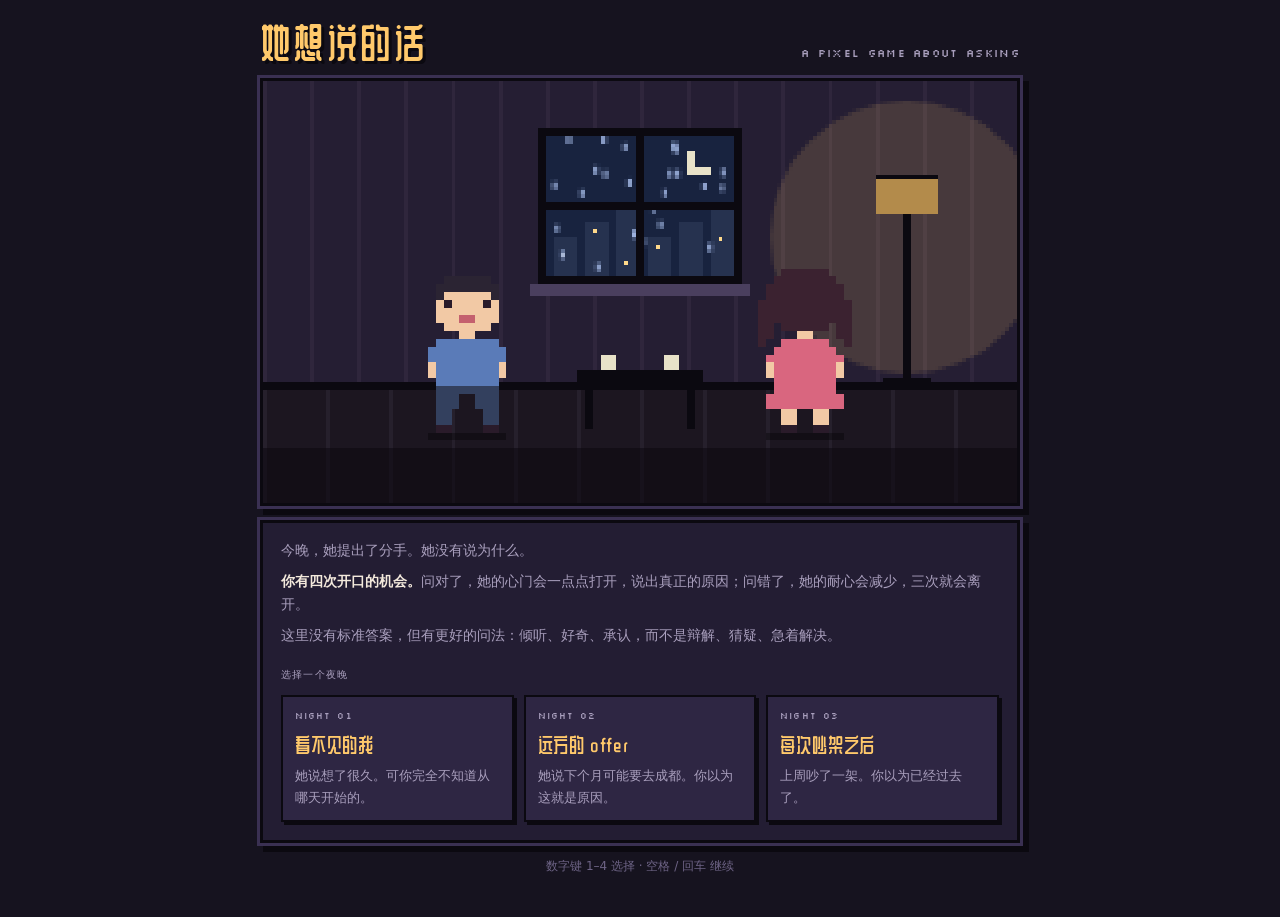
==== index.html @ ba592d14 "Add pixel dialogue game 她想说的话 Co-Authored-By: Claude Opus 5.5 <noreply@anthropic.com>" ====
<!doctype html>
<html lang="zh-CN">
<head>
<meta charset="utf-8">
<meta name="viewport" content="width=device-width, initial-scale=1, viewport-fit=cover">
<title>她想说的话</title>
<link rel="preconnect" href="https://fonts.googleapis.com">
<link rel="stylesheet" href="https://fonts.googleapis.com/css2?family=Silkscreen:wght@400;700&family=ZCOOL+QingKe+HuangYou&display=swap">
<style>
*,*::before,*::after{box-sizing:border-box}
body{margin:0}
:root{padding-top:env(safe-area-inset-top,0px);padding-bottom:env(safe-area-inset-bottom,0px)}
[hidden]{display:none!important}
/* Layout: one column "game cabinet" — pixel room on top, dialogue box below, like a handheld RPG at night. */
:root{
  --night:#16131f;      /* page ground */
  --panel:#231d33;      /* dialogue box */
  --ink:#f3e9dc;        /* text */
  --dim:#a99fbd;        /* secondary text */
  --lamp:#ffc96b;       /* warm accent: openness */
  --rose:#ff7a93;       /* heart / patience */
  --cold:#7aa7ff;       /* good-tag */
  --bad:#ff8a5c;        /* bad-tag */
  --edge:#0b0910;       /* pixel border */
  --f-pixel:"Silkscreen", ui-monospace, monospace;
  --f-title:"ZCOOL QingKe HuangYou", "PingFang SC", "Hiragino Sans GB", "Microsoft YaHei", sans-serif;
  --f-body:"PingFang SC","Hiragino Sans GB","Microsoft YaHei","Noto Sans SC",system-ui,sans-serif;
  color-scheme:dark;
}
html,body{background:var(--night);color:var(--ink)}
body{font-family:var(--f-body);font-size:15px;line-height:1.65;
  padding-left:max(16px,env(safe-area-inset-left,0px));padding-right:max(16px,env(safe-area-inset-right,0px));padding-block:20px 40px}
.wrap{max-width:760px;margin:0 auto;display:flex;flex-direction:column;gap:14px}
header{display:flex;align-items:baseline;justify-content:space-between;gap:12px;flex-wrap:wrap}
h1{font-family:var(--f-title);font-weight:400;font-size:clamp(28px,6vw,40px);letter-spacing:.06em;margin:0;line-height:1.1;color:var(--lamp);text-shadow:3px 3px 0 var(--edge)}
.sub{font-family:var(--f-pixel);font-size:11px;letter-spacing:.12em;color:var(--dim);text-transform:uppercase}

.px{border:3px solid var(--edge);box-shadow:0 0 0 3px #3a3052, 6px 6px 0 3px var(--edge)}
.stage{position:relative;width:100%;aspect-ratio:16/9;max-width:100%;background:#000}
canvas{display:block;width:100%;height:100%;image-rendering:pixelated;image-rendering:crisp-edges}
.hud{position:absolute;inset:8px 8px auto 8px;display:flex;justify-content:space-between;gap:8px;pointer-events:none;flex-wrap:wrap}
.chip{background:rgba(11,9,16,.78);border:2px solid var(--edge);padding:4px 8px;display:flex;align-items:center;gap:8px;font-family:var(--f-pixel);font-size:10px;letter-spacing:.08em}
.chip b{font-family:var(--f-body);font-size:12px;font-weight:600;letter-spacing:0}
.bar{display:flex;gap:2px}
.bar i{width:7px;height:10px;background:#3a3052;display:block}
.bar i.on{background:var(--lamp)}
.hearts{display:flex;gap:3px;font-size:13px;line-height:1}
.hearts span{color:var(--rose)}
.hearts span.off{color:#4a3f5e}

.clues{display:grid;grid-template-columns:repeat(3,1fr);gap:8px}
.clue{background:var(--panel);border:2px dashed #4a3f5e;padding:6px 10px;font-size:13px;color:var(--dim);min-width:0;display:flex;gap:8px;align-items:center}
.clue small{font-family:var(--f-pixel);font-size:9px;color:#6d6385;flex:none}
.clue.on{border-style:solid;border-color:var(--lamp);color:var(--ink)}
.clue.on small{color:var(--lamp)}
.clue.flash{animation:flash .9s steps(3) 2}
@keyframes flash{50%{background:#4a3b22}}

.box{background:var(--panel);padding:16px 18px 18px;min-height:220px;display:flex;flex-direction:column;gap:12px}
.speaker{font-family:var(--f-title);font-size:18px;color:var(--lamp);letter-spacing:.08em;display:flex;align-items:center;gap:10px}
.speaker.me{color:var(--cold)}
.speaker em{font-style:normal;font-family:var(--f-pixel);font-size:9px;color:var(--dim);letter-spacing:.12em}
.line{font-size:17px;line-height:1.75;min-height:3.5em;text-wrap:pretty}
.line .cursor{display:inline-block;width:.5em;height:1em;background:var(--ink);vertical-align:-2px;margin-left:2px;animation:blink 1s steps(2) infinite}
@keyframes blink{50%{opacity:0}}
.opts{display:grid;gap:8px}
button{font:inherit;color:inherit;cursor:pointer}
.opt{text-align:left;background:#2e2643;border:2px solid var(--edge);box-shadow:3px 3px 0 var(--edge);padding:10px 12px;display:flex;gap:10px;align-items:flex-start;font-size:15px;line-height:1.55;transition:transform .05s}
.opt:hover,.opt:focus-visible{background:#3b3157;outline:none;border-color:var(--lamp)}
.opt:active{transform:translate(2px,2px);box-shadow:1px 1px 0 var(--edge)}
.opt kbd{font-family:var(--f-pixel);font-size:10px;background:var(--edge);color:var(--lamp);padding:2px 6px;flex:none;margin-top:2px}
.opt span{min-width:0}
.note{border-left:4px solid var(--cold);background:#1b1628;padding:10px 12px;display:flex;flex-direction:column;gap:4px}
.note.bad{border-color:var(--bad)}
.note.mid{border-color:var(--lamp)}
.note .tag{font-family:var(--f-pixel);font-size:10px;letter-spacing:.1em;display:flex;gap:10px;flex-wrap:wrap;align-items:center}
.note .tag b{font-family:var(--f-body);font-size:13px;letter-spacing:0}
.note p{margin:0;font-size:14px;color:var(--dim)}
.row{display:flex;gap:10px;flex-wrap:wrap;justify-content:flex-end}
.go{background:var(--lamp);color:var(--edge);border:2px solid var(--edge);box-shadow:3px 3px 0 var(--edge);padding:8px 16px;font-weight:700;font-size:14px}
.go.ghost{background:transparent;color:var(--ink)}
.go:focus-visible{outline:2px solid var(--ink);outline-offset:2px}
.go:active{transform:translate(2px,2px);box-shadow:1px 1px 0 var(--edge)}

.intro p{margin:0 0 8px;color:var(--dim);font-size:14px}
.intro p strong{color:var(--ink);font-weight:600}
.chapters{display:grid;grid-template-columns:repeat(3,1fr);gap:10px}
.chap{text-align:left;background:#2e2643;border:2px solid var(--edge);box-shadow:3px 3px 0 var(--edge);padding:12px;display:flex;flex-direction:column;gap:4px;min-width:0}
.chap:hover,.chap:focus-visible{border-color:var(--lamp);outline:none;background:#3b3157}
.chap small{font-family:var(--f-pixel);font-size:9px;color:var(--dim);letter-spacing:.12em}
.chap strong{font-family:var(--f-title);font-weight:400;font-size:20px;color:var(--lamp);letter-spacing:.04em}
.chap span{font-size:13px;color:var(--dim)}
.chap .done{font-family:var(--f-pixel);font-size:9px;color:var(--cold)}

.end h2{font-family:var(--f-title);font-weight:400;font-size:28px;margin:0;color:var(--lamp);letter-spacing:.06em}
.end .quote{font-size:16px;margin:0;border-left:4px solid var(--lamp);padding-left:12px}
.recap{list-style:none;margin:0;padding:0;display:grid;gap:6px}
.recap li{display:grid;grid-template-columns:auto 1fr;gap:10px;font-size:13px;align-items:start}
.recap li i{font-style:normal;font-family:var(--f-pixel);font-size:9px;padding:2px 6px;border:2px solid var(--edge);white-space:nowrap}
.recap li i.g{background:var(--cold);color:var(--edge)}
.recap li i.m{background:var(--lamp);color:var(--edge)}
.recap li i.b{background:var(--bad);color:var(--edge)}
.recap li span{color:var(--dim);min-width:0}
.tip{background:#1b1628;padding:12px;border:2px solid #4a3f5e}
.tip small{font-family:var(--f-pixel);font-size:9px;color:var(--lamp);letter-spacing:.12em}
.tip p{margin:4px 0 0}
.label{font-family:var(--f-pixel);font-size:10px;letter-spacing:.12em;color:var(--dim)}
footer{font-size:12px;color:#6d6385;text-align:center}
@media (max-width:560px){
  .chapters,.clues{grid-template-columns:1fr}
  .line{font-size:16px}
  .hud .chip{font-size:9px;padding:3px 6px}
}
@media (prefers-reduced-motion:reduce){*{animation:none!important;transition:none!important}}
</style>
</head>
<body>

<div class="wrap">
  <header>
    <h1>她想说的话</h1>
    <span class="sub">a pixel game about asking</span>
  </header>

  <div class="stage px">
    <canvas id="cv" width="192" height="108" aria-label="夜晚的房间，你和她站在两端"></canvas>
    <div class="hud" id="hud" hidden>
      <div class="chip">心门 <span class="bar" id="bar"></span></div>
      <div class="chip">耐心 <span class="hearts" id="hearts"></span></div>
      <div class="chip">ROUND <b id="rnd">1/4</b></div>
    </div>
  </div>

  <div class="clues" id="clues" hidden></div>

  <section class="box px" id="box" aria-live="polite"></section>

  <footer>数字键 1–4 选择 · 空格 / 回车 继续</footer>
</div>

<script>
// ---------- content ----------
// d: 心门变化  h: 耐心变化  k: g 好 / m 一般 / b 不好
const STORIES = [
{
  id:'a', name:'看不见的我', blurb:'她说想了很久。可你完全不知道从哪天开始的。',
  intro:'我们分手吧。我想了很久了。',
  clues:['她最近很少跟你分享生活了','上个月她升职那天，你没抬头','她觉得自己在你这里是透明的'],
  rounds:[
    {opts:[
      {t:'你想了很久……这段时间你一个人扛着这些，一定很难受吧？',r:'……嗯。挺难受的。',d:15,h:0,k:'g',tag:'共情',n:'先接住她的情绪，再谈原因。她需要先感觉到"被看见"。'},
      {t:'为什么？我做错什么了？你直接说。',r:'你看，又要我给你列清单。',d:-5,h:0,k:'m',tag:'急着追问',n:'"直接说"把压力全推给对方，听起来更像审问，不像关心。'},
      {t:'是不是有别人了？',r:'……你到现在都觉得问题在我这里。',d:-15,h:-1,k:'b',tag:'猜疑',n:'第一反应是怀疑对方，等于告诉她：你的痛苦不重要，我只关心我有没有被背叛。'},
      {t:'好好的怎么突然这样，别闹了，明天还要上班呢。',r:'我没有在闹。',d:-10,h:-1,k:'b',tag:'轻视',n:'"别闹了"否定了她认真思考过的决定。'}
    ]},
    {her:'我不知道从哪里说起。说了你可能也不懂。',opts:[
      {t:'没关系，从哪里开始都行。我不打断你，就听着。',r:'……那我试试。',d:15,h:0,k:'g',tag:'倾听',n:'给对方安全感：你不会打断、不会反驳。很多话只在这种时候才说得出口。'},
      {t:'你不说我怎么懂？',r:'我说过的。很多次。',d:-10,h:-1,k:'b',tag:'指责',n:'这句话把"不懂"的责任推回给了她。'},
      {t:'那你想好了再说。我先去打会儿游戏，冷静一下。',r:'……好。你去吧。',d:-15,h:-1,k:'b',tag:'回避',n:'在她最需要你在场的时候离开，恰好重演了问题本身。'},
      {t:'是不是因为我最近太忙了？',r:'忙……也不全是。',d:5,h:0,k:'m',tag:'封闭式猜测',n:'有在反思是好的。但"是不是"只能换来是或否，开放式提问会让她说得更多。'}
    ]},
    {her:'上个月我升职了。你记得那天你说了什么吗？',opts:[
      {t:'……我不太记得了。你愿意告诉我吗？我想知道那天你的感受。',r:'你在打游戏，头都没抬，说了句"嗯，不错"。我买的蛋糕放冰箱里，第二天扔了。',d:15,h:0,k:'g',tag:'诚实 + 好奇',n:'承认自己不记得，比编一个答案更诚实。接着去问"感受"，而不是问"事实"。'},
      {t:'我当然记得，我说恭喜你啊！',r:'你说的是"嗯，不错"。眼睛都没离开屏幕。',d:-10,h:-1,k:'b',tag:'找补',n:'急着证明自己没错，会让她觉得你在乎的是"不被指责"，不是她。'},
      {t:'这都一个月前的事了，你怎么还记着。',r:'对你来说是一件小事。',d:-15,h:-1,k:'b',tag:'轻视',n:'她记得，说明它对她很重要。说"还记着"等于说她小题大做。'},
      {t:'那天……我是不是让你很失望？',r:'失望……算是吧。那天我买了蛋糕，你在打游戏。',d:12,h:0,k:'g',tag:'承认',n:'主动承认可能伤害了她，能让她放下一部分防备。'}
    ]},
    {her:'不只是那一次。现在跟你说话，我经常觉得像在对着空气。',opts:[
      {t:'像对着空气……那一定很孤单。你从什么时候开始这样觉得的？',r:'大概半年前吧。后来我就不怎么跟你分享了，反正你也不会抬头。',d:15,h:0,k:'g',tag:'复述 + 好奇',n:'复述她的原话，说明你真的听进去了；再问"从什么时候"，邀请她讲下去。'},
      {t:'我工作压力也很大啊，回家就想放松一下。',r:'嗯。你的累总是比我的重要。',d:-10,h:-1,k:'b',tag:'自我中心',n:'你的压力是真的，但现在把它拿出来，就成了比较谁更委屈。'},
      {t:'那我以后少玩点游戏就是了。',r:'这不是游戏的问题。',d:3,h:0,k:'m',tag:'急着解决',n:'马上给方案，跳过了她的感受。她会觉得自己被"打包处理"了。'},
      {t:'你也可以直接叫我啊，你不说我怎么知道。',r:'我叫过。你说"等这把打完"。',d:-10,h:-1,k:'b',tag:'推卸',n:'把"没注意到"变成"她没说清楚"，她只会更累。'}
    ]}
  ],
  reveal:'我不是要你多浪漫。我只是希望我开心或者难过的时候，你会抬头看我一眼。这半年，我觉得自己在你这里是透明的。我不想一直透明下去。',
  partial:'……我只是觉得，我们之间好像没什么话了。今天就先这样吧。',
  closed:'算了。我没力气解释了。',
  finals:[
    {t:'谢谢你告诉我。这半年是我没看见你，让你一个人孤单。以后你说话的时候，我会放下手机看着你。这周六，能让我补上那个蛋糕吗？我想听你讲讲升职以后的事。',r:'……那你要认真听哦。我有好多话攒着没说。',k:'g',end:'good'},
    {t:'我保证以后全都改，再给我一次机会好不好？',r:'"保证"我听过。你做给我看吧。',k:'m',end:'mid'},
    {t:'可你也没告诉我你这么难受啊。',r:'你看，又是这样。',k:'b',end:'bad'}
  ],
  tip:'下次见面，放下手机，看着对方问一句："今天过得怎么样？我想听。"'
},
{
  id:'b', name:'远方的 offer', blurb:'她说下个月可能要去成都。你以为这就是原因。',
  intro:'我们分手吧。下个月我可能要去成都了。',
  clues:['她拿到了一个等了两年的机会','她不敢告诉你','她怕你的以后里没有她'],
  rounds:[
    {opts:[
      {t:'成都？……这件事你一定考虑了很久。你愿意跟我说说吗？',r:'……嗯。我可以说。',d:15,h:0,k:'g',tag:'好奇',n:'先对她的决定感兴趣，而不是先对结果下判断。'},
      {t:'去成都？那我怎么办？',r:'你看，你第一反应是你自己。',d:-10,h:-1,k:'b',tag:'自我中心',n:'你的不安是真的，但她此刻需要的是被问一句"你怎么想"。'},
      {t:'就因为一份工作就分手？异地又不是不行。',r:'你根本不知道这份工作对我意味着什么。',d:-10,h:-1,k:'b',tag:'轻视',n:'"就因为"把她的重要决定说成了小事。'},
      {t:'什么时候的事？你怎么现在才说？',r:'我提过的。你不记得而已。',d:-3,h:0,k:'m',tag:'带刺的追问',n:'问时间没问题，但"怎么现在才说"里带着责怪。'}
    ]},
    {her:'是一个我等了两年的机会。三月份面试的。',opts:[
      {t:'两年……这对你来说一定很重要。拿到它的时候，你开心吗？',r:'开心。开心得在地铁上哭了。',d:15,h:0,k:'g',tag:'共情',n:'先分享她的喜悦。哪怕结果对你不利，她的成就仍然值得被庆祝。'},
      {t:'三月份？你瞒了我半年？',r:'……我就知道你会这么说。',d:-15,h:-1,k:'b',tag:'指责',n:'"瞒"这个字把她放在了被告席上。'},
      {t:'那恭喜你。看来你早就想好了。',r:'你非要这样说话吗？',d:-8,h:-1,k:'b',tag:'赌气',n:'阴阳怪气的祝福会关上她刚刚打开的门。'},
      {t:'我记得你说过想换个平台，没想到是外地。',r:'我说过很多次。每次你都说"到时候再说"。',d:7,h:0,k:'m',tag:'回忆',n:'记得她说过的话是加分项。但别停在"没想到"，再往前问一步。'}
    ]},
    {her:'我当然开心。可是我不敢告诉你。',opts:[
      {t:'不敢……是我让你觉得，说出来会有什么后果吗？',r:'我怕你让我别去。更怕你根本无所谓。',d:15,h:0,k:'g',tag:'好奇 + 承担',n:'把"不敢"当成关于你们关系的信号去问，而不是当成她的问题。'},
      {t:'有什么不敢的，我又不会拦你。',r:'那你会跟我去吗？……你看，你答不出来。',d:-10,h:-1,k:'b',tag:'否认感受',n:'"有什么不敢的"等于告诉她：你的害怕是多余的。'},
      {t:'你是不是早就想离开我了？',r:'……如果我想离开，还会站在这里跟你说吗？',d:-15,h:-1,k:'b',tag:'猜疑',n:'把她的犹豫解读成背叛，会让她后悔开口。'},
      {t:'嗯，我能理解。',r:'你理解什么呢？',d:3,h:0,k:'m',tag:'空泛共情',n:'没有内容的"我理解"，听起来像在应付。说出你理解到的具体东西。'}
    ]},
    {her:'每次我说到以后，你都说"到时候再说"。',opts:[
      {t:'我好像一直在回避谈以后。你每次听到"到时候再说"，是什么感觉？',r:'像是我的以后里有你，你的以后里没有我。',d:15,h:0,k:'g',tag:'承担 + 好奇',n:'先认下自己的模式，再问它在她那里留下了什么。'},
      {t:'我那是不想给你压力。',r:'可是你不说，我压力更大。',d:-10,h:-1,k:'b',tag:'辩解',n:'动机也许是好的，但此刻解释动机，会盖过她的感受。'},
      {t:'那现在就说！你到底想怎么样？',r:'……我不想在你这样的语气里说。',d:-10,h:-1,k:'b',tag:'急躁',n:'逼问会让对方本能地关门。'},
      {t:'以后的事本来就很难说嘛。',r:'嗯。所以我先替你说了。',d:-8,h:-1,k:'b',tag:'回避',n:'这正是她最怕听到的那句话的变体。'}
    ]}
  ],
  reveal:'我不是因为成都才要分手。我是怕我开口问"你愿不愿意一起想办法"，你又会说"到时候再说"。与其那样被拒绝，不如我先走。',
  partial:'……其实也不全是因为工作。算了，等我想清楚再说吧。',
  closed:'就这样吧。我会自己处理好。',
  finals:[
    {t:'我不想再说"到时候再说"了。成都对你很重要，你对我也很重要。今晚我们就坐下来，把异地、搬家、我的工作，一样一样摊开谈，好吗？',r:'……好。我其实早就列了一张表，一直不敢拿出来。',k:'g',end:'good'},
    {t:'我支持你去。不管结果怎样，我都尊重你的决定。',r:'谢谢。可我想要的不只是"尊重"……我想要你在里面。',k:'m',end:'mid'},
    {t:'如果你真的爱我，就不会想走。',r:'如果你真的爱我，就不会让我选。',k:'b',end:'bad'}
  ],
  tip:'下次对方说到"以后"，把"到时候再说"换成："你是怎么想的？我们一起看看。"'
},
{
  id:'c', name:'每次吵架之后', blurb:'上周吵了一架。你以为已经过去了。',
  intro:'我们分手吧。这次我是认真的。',
  clues:['那次吵架之后，冷战了三天','每次都是她先低头','她怕的是吵完以后你消失'],
  rounds:[
    {opts:[
      {t:'我听到了，你是认真的。我想好好听你说，可以吗？',r:'……你能听完再说话吗？',d:15,h:0,k:'g',tag:'认真对待',n:'先确认"我听到了"，告诉她这次你不会把它当气话。'},
      {t:'又来了，每次吵架都说分手。',r:'这次不是吵架。',d:-15,h:-1,k:'b',tag:'轻视',n:'"又来了"把她的认真打成了情绪化。'},
      {t:'……（沉默）',r:'你看，又是这样。不说话。',d:-10,h:-1,k:'b',tag:'冷处理',n:'沉默在你那里也许是"在想"，在她那里是"你又走了"。'},
      {t:'是因为上周的事吗？我已经不生气了。',r:'你不生气了。那我呢？',d:3,h:0,k:'m',tag:'自我视角',n:'你不生气了，不代表事情结束了。她的感受还没被问过。'}
    ]},
    {her:'上周吵完之后，你三天没跟我说话。',opts:[
      {t:'三天……那三天你是怎么过的？',r:'我每天都在想要不要先给你发消息。最后还是我发的。',d:15,h:0,k:'g',tag:'好奇',n:'问她在那段时间里的经历，而不是解释你为什么沉默。'},
      {t:'我那是需要冷静，不是不理你。',r:'我知道你需要冷静。可是没人告诉我你什么时候回来。',d:-8,h:-1,k:'b',tag:'辩解',n:'需要冷静没有错，错在没有告诉她。现在解释，太晚也太早。'},
      {t:'你不也没找我吗？',r:'我找了。第三天晚上，我先发的。每次都是我先。',d:-15,h:-1,k:'b',tag:'指责',n:'在记错事实的前提下反问，伤害加倍。'},
      {t:'对不起，我不该冷战。',r:'"对不起"我听过很多次了。',d:7,h:0,k:'m',tag:'笼统道歉',n:'道歉是对的，但笼统的道歉很难让人相信。具体说出你看到了什么。'}
    ]},
    {her:'每次都是我先低头。我好累。',opts:[
      {t:'每次都是你先迈出那一步……这么久，你一定攒了很多委屈。',r:'……嗯。我都不知道该跟谁说。',d:15,h:0,k:'g',tag:'承认',n:'说出她付出的具体代价，她会知道你终于看见了。'},
      {t:'那是因为你脾气急，我反应慢。',r:'所以你慢，就该我来补？',d:-10,h:-1,k:'b',tag:'合理化',n:'用性格差异解释，会让问题看起来"没办法改"。'},
      {t:'那下次我先低头，行了吧。',r:'"行了吧"。',d:-8,h:-1,k:'b',tag:'赌气',n:'结尾那三个字，把让步变成了施舍。'},
      {t:'你累的时候，最希望我做些什么？',r:'哪怕说一句"我现在很乱，晚点我们再谈"。别让我一个人猜。',d:12,h:0,k:'g',tag:'问需求',n:'直接问她需要什么，比你自己猜要准得多。'}
    ]},
    {her:'那天吵架，其实也不只是因为你妈说的那句话。',opts:[
      {t:'那还有什么？我想知道你真正在意的是什么。',r:'……是你那时候的样子。',d:15,h:0,k:'g',tag:'深入',n:'表面的争吵下面通常还有一层。邀请她说出那一层。'},
      {t:'我妈说话就那样，你别往心里去。',r:'你每次都这么说。',d:-15,h:-1,k:'b',tag:'否定感受',n:'"别往心里去"等于让她独自消化被冒犯的感觉。'},
      {t:'我当时也很为难啊，夹在中间。',r:'我知道你为难。可你为难的时候，就不站在我这边，也不跟我说话。',d:-3,h:0,k:'m',tag:'自我视角',n:'你的为难是真的，但现在先说它，会显得比她的委屈更重要。'},
      {t:'那件事我们能不能别再提了？',r:'不提，它就一直在那里。',d:-10,h:-1,k:'b',tag:'回避',n:'回避一个话题，正是冷战的另一种形式。'}
    ]}
  ],
  reveal:'你妈说我"不懂事"的时候，你一句话都没说。后来你也不跟我说话。那一刻我觉得，在那个家里我是一个人。我不怕吵架，我怕的是吵完以后你消失。',
  partial:'……我只是太累了。我们先分开一段时间吧。',
  closed:'说了也没用。你还是会不说话。',
  finals:[
    {t:'那天你被那样说，我沉默了，后来又消失了三天，让你一个人扛。对不起。以后我难受的时候，会告诉你"我需要一点时间，但我会回来"。我妈那边，我会自己去说清楚。',r:'……那你这次，要说到做到。',k:'g',end:'good'},
    {t:'我以后不冷战了，好不好？',r:'那下次吵架的时候，我们再看吧。',k:'m',end:'mid'},
    {t:'你是非要我在你和我妈之间选一个吗？',r:'我从来没让你选。我只是想你站在我旁边。',k:'b',end:'bad'}
  ],
  tip:'下次需要冷静时，说一句："我现在有点乱，给我一小时，我会回来找你。"'
}];

const ENDINGS = {
  good:{title:'重新认识',sub:'她没有走。你们决定再试一次，这次用说的。'},
  mid:{title:'再看看吧',sub:'她留下了，但还在等你做给她看。'},
  bad:{title:'她还是走了',sub:'她听到了你的回答，也听懂了。'},
  partial:{title:'半句真话',sub:'她开了一道缝，又合上了。原因还没说完。'},
  closed:{title:'没说出口',sub:'她把原因带走了。你永远不知道是什么。'},
  leave:{title:'她拎起包走了',sub:'耐心用完了。有些话，问错几次就再也问不到。'}
};
const REVEAL_AT = 70, PARTIAL_AT = 40, CLUE_AT = [40,55,70];

// ---------- state ----------
let S = {screen:'title', sid:null, round:0, open:20, hearts:3, log:[], clues:0, done:{}, step:'ask', last:null, end:null};
let emote = null, emoteT = 0;
const $ = id => document.getElementById(id);
const box = $('box');
const story = () => STORIES.find(s => s.id === S.sid);
const reduce = matchMedia('(prefers-reduced-motion: reduce)').matches;

// ---------- typewriter ----------
let typing = null;
function type(el, text, done){
  if (typing) clearInterval(typing.iv);
  if (reduce){ el.textContent = text; done && done(); return; }
  let i = 0; el.textContent = '';
  const cur = document.createElement('span'); cur.className = 'cursor';
  typing = {finish(){ clearInterval(this.iv); el.textContent = text; typing = null; done && done(); }};
  typing.iv = setInterval(() => {
    i++; el.textContent = text.slice(0, i); el.appendChild(cur);
    if (i >= text.length) typing.finish();
  }, 38);
}

function shuffle(a){ a = a.slice(); for (let i=a.length-1;i>0;i--){ const j=Math.random()*(i+1)|0; [a[i],a[j]]=[a[j],a[i]]; } return a; }
function esc(s){ return s.replace(/[&<>"]/g, c => ({'&':'&amp;','<':'&lt;','>':'&gt;','"':'&quot;'}[c])); }

// ---------- HUD ----------
function hud(){
  const on = S.screen === 'play';
  $('hud').hidden = !on; $('clues').hidden = !on;
  if (!on) return;
  const n = Math.round(S.open / 10);
  $('bar').innerHTML = Array.from({length:10}, (_, i) => `<i class="${i < n ? 'on' : ''}"></i>`).join('');
  $('hearts').innerHTML = [0,1,2].map(i => `<span class="${i < S.hearts ? '' : 'off'}">♥</span>`).join('');
  const st = story();
  $('rnd').textContent = S.round < st.rounds.length ? `${S.round+1}/${st.rounds.length}` : 'FINAL';
  $('clues').innerHTML = st.clues.map((c, i) => `<div class="clue ${i < S.clues ? 'on' : ''}" id="clue${i}"><small>#${i+1}</small><span>${i < S.clues ? esc(c) : '心门 ' + CLUE_AT[i] + ' 解锁'}</span></div>`).join('');
}

// ---------- screens ----------
function title(){
  S.screen = 'title'; hud();
  box.innerHTML = `
    <div class="intro">
      <p>今晚，她提出了分手。她没有说为什么。</p>
      <p><strong>你有四次开口的机会。</strong>问对了，她的心门会一点点打开，说出真正的原因；问错了，她的耐心会减少，三次就会离开。</p>
      <p>这里没有标准答案，但有更好的问法：倾听、好奇、承认，而不是辩解、猜疑、急着解决。</p>
    </div>
    <div class="label">选择一个夜晚</div>
    <div class="chapters">${STORIES.map((s, i) => `
      <button class="chap" data-s="${s.id}">
        <small>NIGHT 0${i+1}</small>
        <strong>${esc(s.name)}</strong>
        <span>${esc(s.blurb)}</span>
        ${S.done[s.id] ? `<span class="done">CLEARED · ${esc(ENDINGS[S.done[s.id]].title)}</span>` : ''}
      </button>`).join('')}
    </div>`;
  box.querySelectorAll('.chap').forEach(b => b.onclick = () => start(b.dataset.s));
}

function start(id){
  Object.assign(S, {screen:'play', sid:id, round:0, open:20, hearts:3, log:[], clues:0, step:'ask', last:null, end:null});
  hud(); ask();
}

function speaker(who, sub){
  return `<div class="speaker ${who === '你' ? 'me' : ''}">${who}${sub ? `<em>${sub}</em>` : ''}</div>`;
}

function ask(){
  S.step = 'ask'; hud();
  const st = story(), r = st.rounds[S.round];
  const line = S.round === 0 ? st.intro : r.her;
  box.innerHTML = speaker('她') + `<div class="line" id="line"></div><div class="opts" id="opts" hidden></div>`;
  const opts = shuffle(r.opts);
  $('opts').innerHTML = opts.map((o, i) => `<button class="opt" data-i="${r.opts.indexOf(o)}"><kbd>${i+1}</kbd><span>${esc(o.t)}</span></button>`).join('');
  $('opts').querySelectorAll('.opt').forEach(b => b.onclick = () => pick(+b.dataset.i));
  type($('line'), line, () => { $('opts').hidden = false; });
}

function pick(i){
  const st = story(), o = st.rounds[S.round].opts[i];
  S.open = Math.max(0, Math.min(100, S.open + o.d));
  S.hearts = Math.max(0, S.hearts + o.h);
  S.log.push({t:o.t, k:o.k, tag:o.tag});
  S.last = o;
  emote = o.k === 'g' ? 'heart' : o.k === 'm' ? 'dots' : 'cloud'; emoteT = 0;
  const before = S.clues;
  while (S.clues < 3 && S.open >= CLUE_AT[S.clues]) S.clues++;
  S.step = 'reply'; hud();
  for (let c = before; c < S.clues; c++) $('clue'+c)?.classList.add('flash');
  showReply(o);
}

function showReply(o){
  const sign = o.d > 0 ? '+' + o.d : o.d;
  const cls = o.k === 'g' ? '' : o.k === 'm' ? 'mid' : 'bad';
  box.innerHTML = speaker('你') + `<div class="line" style="color:var(--dim);min-height:0;font-size:15px">${esc(o.t)}</div>`
    + speaker('她') + `<div class="line" id="line"></div>
    <div id="after" hidden>
      <div class="note ${cls}">
        <div class="tag">${o.k === 'g' ? 'GOOD' : o.k === 'm' ? 'OK' : 'OUCH'} · <b>${esc(o.tag)}</b> · 心门 ${sign}${o.h ? ' · 耐心 ' + o.h : ''}</div>
        <p>${esc(o.n)}</p>
      </div>
      <div class="row" style="margin-top:12px"><button class="go" id="next">继续 ▶</button></div>
    </div>`;
  type($('line'), o.r, () => { $('after').hidden = false; $('next').focus({preventScroll:true}); $('next').onclick = next; });
}

function next(){
  const st = story();
  if (S.hearts <= 0) return ending('leave', '……我先走了。');
  S.round++;
  if (S.round < st.rounds.length) return ask();
  hud();
  if (S.open >= REVEAL_AT) return reveal();
  if (S.open >= PARTIAL_AT) return ending('partial', st.partial);
  ending('closed', st.closed);
}

function reveal(){
  S.step = 'reveal';
  const st = story();
  emote = 'heart'; emoteT = 0;
  box.innerHTML = speaker('她', 'THE REASON') + `<div class="line" id="line"></div>
    <div id="after" hidden><div class="label" style="margin-bottom:8px">她终于说出来了。你怎么回应？</div><div class="opts" id="opts"></div></div>`;
  const opts = shuffle(st.finals);
  $('opts').innerHTML = opts.map((o, i) => `<button class="opt" data-i="${st.finals.indexOf(o)}"><kbd>${i+1}</kbd><span>${esc(o.t)}</span></button>`).join('');
  $('opts').querySelectorAll('.opt').forEach(b => b.onclick = () => {
    const f = st.finals[+b.dataset.i];
    S.log.push({t:f.t, k:f.k, tag:'最后的回应'});
    ending(f.end, f.r);
  });
  type($('line'), st.reveal, () => { $('after').hidden = false; });
}

function ending(kind, line){
  const st = story(), e = ENDINGS[kind];
  S.screen = 'end'; S.end = kind; S.step = 'end';
  if (!S.done[st.id] || kind === 'good') S.done[st.id] = kind;
  emote = kind === 'good' ? 'heart' : kind === 'mid' ? 'dots' : 'cloud'; emoteT = 0;
  hud();
  const good = S.log.filter(l => l.k === 'g').length;
  box.innerHTML = `<div class="end" style="display:flex;flex-direction:column;gap:14px">
    <div><div class="label">ENDING · ${esc(st.name)}</div><h2>${esc(e.title)}</h2><div style="color:var(--dim);font-size:14px">${esc(e.sub)}</div></div>
    <p class="quote">她：${esc(line)}</p>
    ${S.clues ? `<div><div class="label" style="margin-bottom:6px">你拼出的原因 ${S.clues}/3</div><div style="font-size:14px">${st.clues.slice(0, S.clues).map(esc).join(' → ')}</div></div>` : ''}
    <div><div class="label" style="margin-bottom:8px">复盘 · 好的提问 ${good}/${S.log.length}</div>
      <ul class="recap">${S.log.map(l => `<li><i class="${l.k === 'g' ? 'g' : l.k === 'm' ? 'm' : 'b'}">${esc(l.tag)}</i><span>${esc(l.t)}</span></li>`).join('')}</ul></div>
    <div class="tip"><small>带回现实的一句话</small><p>${esc(st.tip)}</p></div>
    <div class="row"><button class="go ghost" id="home">换一个夜晚</button><button class="go" id="again">重来这一晚</button></div>
  </div>`;
  $('home').onclick = title;
  $('again').onclick = () => start(st.id);
}

// ---------- keyboard ----------
addEventListener('keydown', e => {
  if (typing && (e.key === ' ' || e.key === 'Enter')) { e.preventDefault(); typing.finish(); return; }
  if (/^[1-4]$/.test(e.key)) { const b = box.querySelectorAll('.opt')[+e.key - 1]; if (b && !b.closest('[hidden]')) b.click(); }
});
box.addEventListener('click', e => { if (typing && e.target.closest('.line')) typing.finish(); });

// ---------- pixel scene ----------
const cv = $('cv'), g = cv.getContext('2d');
const W = 192, H = 108;
const HER = [
  '...hhhhhh...','..hhhhhhhh..','.hhhhhhhhhh.','.hhsssssshh.','hhsesssseshh','hhspssssps hh'.replace(' ',''),
  'hhsssmmssshh','hh.ssssss.hh','hh...ss...hh','h..dddddd..h','..dddddddd..','.dddddddddd.',
  '.sddddddddds'.slice(0,12),'.sdddddddds.','..dddddddd..','..dddddddd..','.dddddddddd.','.dddddddddd.',
  '...ss..ss...','...ss..ss...','...bb..bb...'
];
HER[12] = '.sdddddddds.';
const HER_BACK = HER.map((row, y) => y >= 3 && y <= 8 ? row.replace(/[sepm]/g, (c, x) => (x > 2 && x < 9 && y === 8) ? 's' : 'h') : row);
const HIM = [
  '............','...HHHHHH...','..HHHHHHHH..','..HssssssH..','..sesssses..','..ssssssss..',
  '..sssmmsss..','...ssssss...','.....ss.....','..cccccccc..','.cccccccccc.','.cccccccccc.',
  '.sccccccccs.','.sccccccccs.','..cccccccc..','..pppppppp..','..ppp..ppp..','..ppp..ppp..',
  '..pp....pp..','..pp....pp..','..bb....bb..'
];
const PAL = {h:'#3b2230',s:'#f2c9a5',e:'#2a1b2a',m:'#c4606e',p:'#f0a0a0',d:'#d9667f',b:'#2a1b2a',
             H:'#2b2433',c:'#5a7bb8',P:'#33405e'};
PAL.p = '#f0a0a0';
function sprite(rows, x, y, pal, flip){
  rows.forEach((row, ry) => [...row].forEach((ch, rx) => {
    if (ch === '.') return;
    const col = ch === 'p' && pal === 'him' ? PAL.P : PAL[ch];
    if (!col) return;
    g.fillStyle = col;
    const px = flip ? x + (row.length - 1 - rx) * 2 : x + rx * 2;
    g.fillRect(px, y + ry * 2, 2, 2);
  }));
}
const drops = Array.from({length:26}, () => ({x:Math.random()*48, y:Math.random()*34, v:.8+Math.random()*.8}));
const HEART = ['.##.##.','#######','#######','.#####.','..###..','...#...'];
const CLOUD = ['..###..','.#####.','#######','.......','.#.#.#.','#.#.#..'];
const DOTS  = ['.......','.......','#.#.#..','.......','.......','.......'];
function icon(map, x, y, col){ g.fillStyle = col; map.forEach((r, j) => [...r].forEach((c, i) => { if (c === '#') g.fillRect(x+i, y+j, 1, 1); })); }
function mix(a, b, t){ const p = s => [1,3,5].map(i => parseInt(s.substr(i,2),16)); const A=p(a),B=p(b); return `rgb(${A.map((v,i)=>Math.round(v+(B[i]-v)*t)).join(',')})`; }

let t0 = 0, warmth = .2;
function frame(ts){
  const dt = Math.min(50, ts - t0); t0 = ts;
  const target = S.screen === 'title' ? .35 : S.open / 100;
  warmth += (target - warmth) * .03;
  // wall & floor
  g.fillStyle = mix('#1a1830', '#3a2a3a', warmth); g.fillRect(0, 0, W, H);
  g.fillStyle = mix('#221f3a', '#46323f', warmth); for (let x = 0; x < W; x += 12) g.fillRect(x, 0, 1, 78);
  g.fillStyle = mix('#14121f', '#2a1d22', warmth); g.fillRect(0, 78, W, 30);
  g.fillStyle = mix('#1c1a2c', '#3a2a2c', warmth); for (let x = 0; x < W; x += 16) g.fillRect(x, 78, 1, 30);
  g.fillStyle = '#0b0910'; g.fillRect(0, 77, W, 2);
  // window
  g.fillStyle = '#0b0910'; g.fillRect(70, 12, 52, 40);
  g.fillStyle = '#18233f'; g.fillRect(72, 14, 48, 36);
  g.fillStyle = '#e8e2c8'; g.fillRect(108, 18, 6, 6); g.fillStyle = '#18233f'; g.fillRect(110, 17, 5, 5);
  g.fillStyle = '#26324f'; for (let i = 0; i < 6; i++) g.fillRect(74 + i*8, 40 - (i%3)*4, 6, 10 + (i%3)*4);
  g.fillStyle = '#ffd98a'; [[76,44],[84,38],[92,46],[100,42],[116,40]].forEach(([x,y]) => g.fillRect(x, y, 1, 1));
  g.fillStyle = '#9fb4e0';
  drops.forEach(d => { d.y += d.v * dt / 16; if (d.y > 34) { d.y = 0; d.x = Math.random()*48; } g.fillRect(72 + d.x, 14 + d.y, 1, 2); });
  g.fillStyle = '#0b0910'; g.fillRect(95, 14, 2, 36); g.fillRect(72, 31, 48, 2);
  g.fillStyle = '#4a3f5e'; g.fillRect(68, 52, 56, 3);
  // lamp + glow
  const glow = .08 + warmth * .22 + Math.sin(ts/600) * .01;
  g.fillStyle = `rgba(255,201,107,${glow})`; g.beginPath(); g.arc(164, 40, 30 + warmth*14, 0, Math.PI*2); g.fill();
  g.fillStyle = '#0b0910'; g.fillRect(163, 34, 2, 44); g.fillRect(158, 76, 12, 2);
  g.fillStyle = mix('#8a6a3a', '#ffc96b', warmth); g.fillRect(156, 24, 16, 10);
  g.fillStyle = '#0b0910'; g.fillRect(156, 24, 16, 1);
  // small table with two cups
  g.fillStyle = '#0b0910'; g.fillRect(80, 74, 32, 3); g.fillRect(82, 77, 2, 12); g.fillRect(108, 77, 2, 12);
  g.fillStyle = '#e8e2c8'; g.fillRect(86, 70, 4, 4); g.fillRect(102, 70, 4, 4);
  // characters
  const herX = 132 - Math.round(warmth * 18), baseY = 90 - 42;
  const bob = Math.round(Math.sin(ts/700)) ;
  sprite(HIM, 40, baseY + bob * 0, 'him');
  const facing = S.screen === 'title' ? false : S.open >= 40 || S.end === 'good';
  sprite(facing ? HER : HER_BACK, herX, baseY + (bob > 0 ? 1 : 0), 'her');
  // shadows
  g.fillStyle = 'rgba(0,0,0,.35)'; g.fillRect(42, 90, 20, 2); g.fillRect(herX + 2, 90, 20, 2);
  // emote above her
  if (emote){
    emoteT += dt;
    const y = baseY - 12 - Math.min(4, emoteT / 120);
    const show = emoteT < 2600 || S.screen === 'end';
    if (show){
      g.fillStyle = '#f3e9dc'; g.fillRect(herX + 7, y - 1, 11, 9); g.fillRect(herX + 10, y + 8, 2, 2);
      g.fillStyle = '#0b0910'; g.fillRect(herX + 7, y - 2, 11, 1); g.fillRect(herX + 7, y + 8, 11, 1); g.fillRect(herX + 6, y - 1, 1, 9); g.fillRect(herX + 18, y - 1, 1, 9);
      if (emote === 'heart') icon(HEART, herX + 9, y + 1, '#ff7a93');
      if (emote === 'cloud') icon(CLOUD, herX + 9, y + 1, '#5b6d94');
      if (emote === 'dots') icon(DOTS, herX + 9, y + 1, '#2a1b2a');
    }
  }
  // title vignette text
  if (S.screen === 'title'){
    g.fillStyle = 'rgba(11,9,16,.55)'; g.fillRect(0, 94, W, 14);
  }
  requestAnimationFrame(frame);
}
requestAnimationFrame(frame);

// ---------- boot (keeps progress across live updates) ----------
window.claude?.hot?.snapshot?.(() => ({done: S.done}));
function boot(data){
  if (data && data.done) S.done = data.done;
  title();
}
window.claude?.hot?.ready ? window.claude.hot.ready(boot) : boot(window.claude?.hot?.data ?? {});
</script>
</body>
</html>
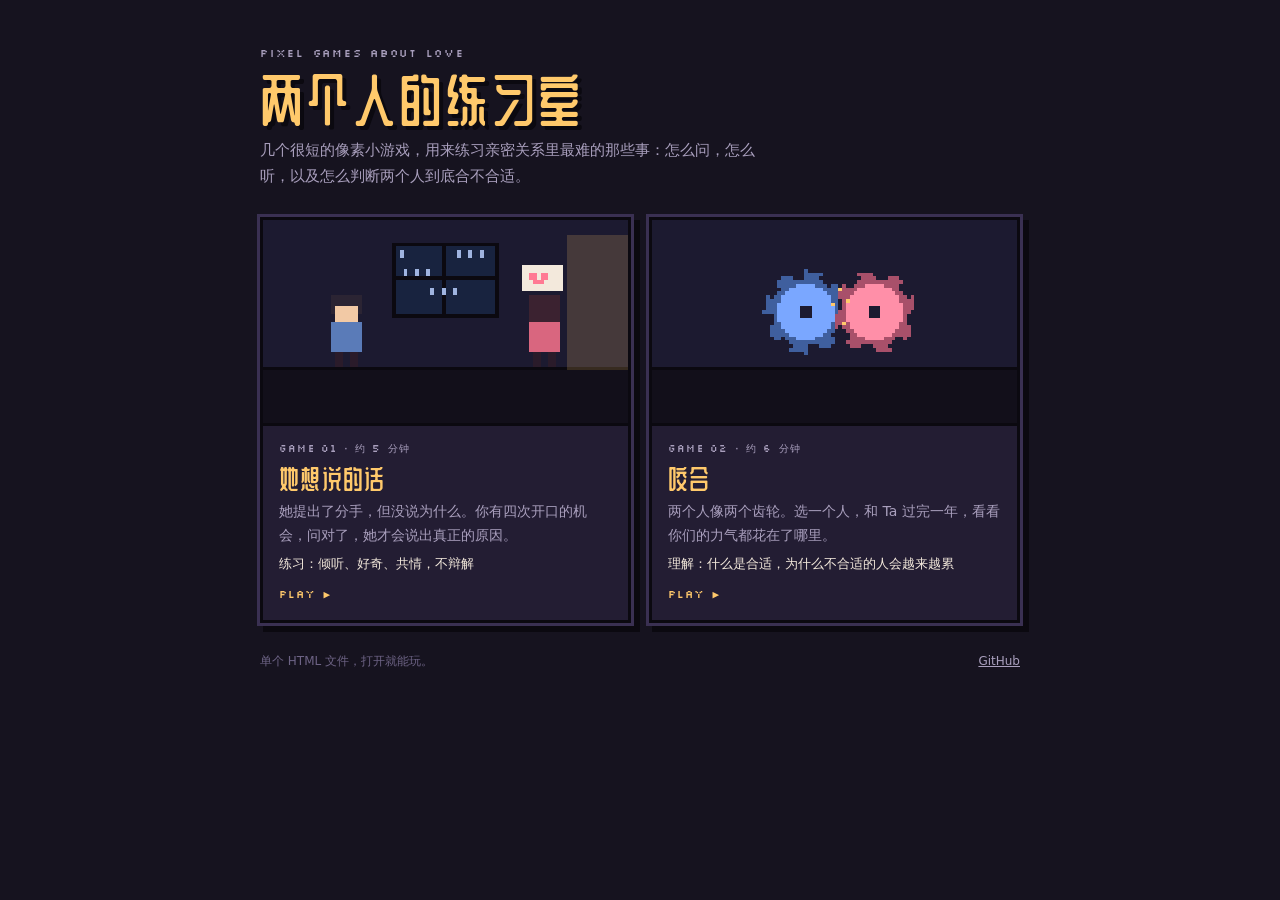
==== commit 61cb72de: "Turn site into a game hub and add 咬合, a game about fit - index.html is now the hub (两个人的练习室) - 她想说的话" ====
--- a/index.html
+++ b/index.html
@@ -3,541 +3,98 @@
 <head>
 <meta charset="utf-8">
 <meta name="viewport" content="width=device-width, initial-scale=1, viewport-fit=cover">
-<title>她想说的话</title>
+<title>两个人的练习室</title>
 <link rel="preconnect" href="https://fonts.googleapis.com">
 <link rel="stylesheet" href="https://fonts.googleapis.com/css2?family=Silkscreen:wght@400;700&family=ZCOOL+QingKe+HuangYou&display=swap">
 <style>
 *,*::before,*::after{box-sizing:border-box}
 body{margin:0}
 :root{padding-top:env(safe-area-inset-top,0px);padding-bottom:env(safe-area-inset-bottom,0px)}
-[hidden]{display:none!important}
-/* Layout: one column "game cabinet" — pixel room on top, dialogue box below, like a handheld RPG at night. */
+/* Layout: an arcade shelf — a short sign, then one cartridge per game. */
 :root{
-  --night:#16131f;      /* page ground */
-  --panel:#231d33;      /* dialogue box */
-  --ink:#f3e9dc;        /* text */
-  --dim:#a99fbd;        /* secondary text */
-  --lamp:#ffc96b;       /* warm accent: openness */
-  --rose:#ff7a93;       /* heart / patience */
-  --cold:#7aa7ff;       /* good-tag */
-  --bad:#ff8a5c;        /* bad-tag */
-  --edge:#0b0910;       /* pixel border */
+  --night:#16131f; --panel:#231d33; --ink:#f3e9dc; --dim:#a99fbd;
+  --lamp:#ffc96b; --you:#7aa7ff; --ta:#ff8fa8; --edge:#0b0910;
   --f-pixel:"Silkscreen", ui-monospace, monospace;
-  --f-title:"ZCOOL QingKe HuangYou", "PingFang SC", "Hiragino Sans GB", "Microsoft YaHei", sans-serif;
+  --f-title:"ZCOOL QingKe HuangYou","PingFang SC","Hiragino Sans GB","Microsoft YaHei",sans-serif;
   --f-body:"PingFang SC","Hiragino Sans GB","Microsoft YaHei","Noto Sans SC",system-ui,sans-serif;
   color-scheme:dark;
 }
 html,body{background:var(--night);color:var(--ink)}
-body{font-family:var(--f-body);font-size:15px;line-height:1.65;
-  padding-left:max(16px,env(safe-area-inset-left,0px));padding-right:max(16px,env(safe-area-inset-right,0px));padding-block:20px 40px}
-.wrap{max-width:760px;margin:0 auto;display:flex;flex-direction:column;gap:14px}
-header{display:flex;align-items:baseline;justify-content:space-between;gap:12px;flex-wrap:wrap}
-h1{font-family:var(--f-title);font-weight:400;font-size:clamp(28px,6vw,40px);letter-spacing:.06em;margin:0;line-height:1.1;color:var(--lamp);text-shadow:3px 3px 0 var(--edge)}
-.sub{font-family:var(--f-pixel);font-size:11px;letter-spacing:.12em;color:var(--dim);text-transform:uppercase}
-
-.px{border:3px solid var(--edge);box-shadow:0 0 0 3px #3a3052, 6px 6px 0 3px var(--edge)}
-.stage{position:relative;width:100%;aspect-ratio:16/9;max-width:100%;background:#000}
-canvas{display:block;width:100%;height:100%;image-rendering:pixelated;image-rendering:crisp-edges}
-.hud{position:absolute;inset:8px 8px auto 8px;display:flex;justify-content:space-between;gap:8px;pointer-events:none;flex-wrap:wrap}
-.chip{background:rgba(11,9,16,.78);border:2px solid var(--edge);padding:4px 8px;display:flex;align-items:center;gap:8px;font-family:var(--f-pixel);font-size:10px;letter-spacing:.08em}
-.chip b{font-family:var(--f-body);font-size:12px;font-weight:600;letter-spacing:0}
-.bar{display:flex;gap:2px}
-.bar i{width:7px;height:10px;background:#3a3052;display:block}
-.bar i.on{background:var(--lamp)}
-.hearts{display:flex;gap:3px;font-size:13px;line-height:1}
-.hearts span{color:var(--rose)}
-.hearts span.off{color:#4a3f5e}
-
-.clues{display:grid;grid-template-columns:repeat(3,1fr);gap:8px}
-.clue{background:var(--panel);border:2px dashed #4a3f5e;padding:6px 10px;font-size:13px;color:var(--dim);min-width:0;display:flex;gap:8px;align-items:center}
-.clue small{font-family:var(--f-pixel);font-size:9px;color:#6d6385;flex:none}
-.clue.on{border-style:solid;border-color:var(--lamp);color:var(--ink)}
-.clue.on small{color:var(--lamp)}
-.clue.flash{animation:flash .9s steps(3) 2}
-@keyframes flash{50%{background:#4a3b22}}
-
-.box{background:var(--panel);padding:16px 18px 18px;min-height:220px;display:flex;flex-direction:column;gap:12px}
-.speaker{font-family:var(--f-title);font-size:18px;color:var(--lamp);letter-spacing:.08em;display:flex;align-items:center;gap:10px}
-.speaker.me{color:var(--cold)}
-.speaker em{font-style:normal;font-family:var(--f-pixel);font-size:9px;color:var(--dim);letter-spacing:.12em}
-.line{font-size:17px;line-height:1.75;min-height:3.5em;text-wrap:pretty}
-.line .cursor{display:inline-block;width:.5em;height:1em;background:var(--ink);vertical-align:-2px;margin-left:2px;animation:blink 1s steps(2) infinite}
-@keyframes blink{50%{opacity:0}}
-.opts{display:grid;gap:8px}
-button{font:inherit;color:inherit;cursor:pointer}
-.opt{text-align:left;background:#2e2643;border:2px solid var(--edge);box-shadow:3px 3px 0 var(--edge);padding:10px 12px;display:flex;gap:10px;align-items:flex-start;font-size:15px;line-height:1.55;transition:transform .05s}
-.opt:hover,.opt:focus-visible{background:#3b3157;outline:none;border-color:var(--lamp)}
-.opt:active{transform:translate(2px,2px);box-shadow:1px 1px 0 var(--edge)}
-.opt kbd{font-family:var(--f-pixel);font-size:10px;background:var(--edge);color:var(--lamp);padding:2px 6px;flex:none;margin-top:2px}
-.opt span{min-width:0}
-.note{border-left:4px solid var(--cold);background:#1b1628;padding:10px 12px;display:flex;flex-direction:column;gap:4px}
-.note.bad{border-color:var(--bad)}
-.note.mid{border-color:var(--lamp)}
-.note .tag{font-family:var(--f-pixel);font-size:10px;letter-spacing:.1em;display:flex;gap:10px;flex-wrap:wrap;align-items:center}
-.note .tag b{font-family:var(--f-body);font-size:13px;letter-spacing:0}
-.note p{margin:0;font-size:14px;color:var(--dim)}
-.row{display:flex;gap:10px;flex-wrap:wrap;justify-content:flex-end}
-.go{background:var(--lamp);color:var(--edge);border:2px solid var(--edge);box-shadow:3px 3px 0 var(--edge);padding:8px 16px;font-weight:700;font-size:14px}
-.go.ghost{background:transparent;color:var(--ink)}
-.go:focus-visible{outline:2px solid var(--ink);outline-offset:2px}
-.go:active{transform:translate(2px,2px);box-shadow:1px 1px 0 var(--edge)}
-
-.intro p{margin:0 0 8px;color:var(--dim);font-size:14px}
-.intro p strong{color:var(--ink);font-weight:600}
-.chapters{display:grid;grid-template-columns:repeat(3,1fr);gap:10px}
-.chap{text-align:left;background:#2e2643;border:2px solid var(--edge);box-shadow:3px 3px 0 var(--edge);padding:12px;display:flex;flex-direction:column;gap:4px;min-width:0}
-.chap:hover,.chap:focus-visible{border-color:var(--lamp);outline:none;background:#3b3157}
-.chap small{font-family:var(--f-pixel);font-size:9px;color:var(--dim);letter-spacing:.12em}
-.chap strong{font-family:var(--f-title);font-weight:400;font-size:20px;color:var(--lamp);letter-spacing:.04em}
-.chap span{font-size:13px;color:var(--dim)}
-.chap .done{font-family:var(--f-pixel);font-size:9px;color:var(--cold)}
-
-.end h2{font-family:var(--f-title);font-weight:400;font-size:28px;margin:0;color:var(--lamp);letter-spacing:.06em}
-.end .quote{font-size:16px;margin:0;border-left:4px solid var(--lamp);padding-left:12px}
-.recap{list-style:none;margin:0;padding:0;display:grid;gap:6px}
-.recap li{display:grid;grid-template-columns:auto 1fr;gap:10px;font-size:13px;align-items:start}
-.recap li i{font-style:normal;font-family:var(--f-pixel);font-size:9px;padding:2px 6px;border:2px solid var(--edge);white-space:nowrap}
-.recap li i.g{background:var(--cold);color:var(--edge)}
-.recap li i.m{background:var(--lamp);color:var(--edge)}
-.recap li i.b{background:var(--bad);color:var(--edge)}
-.recap li span{color:var(--dim);min-width:0}
-.tip{background:#1b1628;padding:12px;border:2px solid #4a3f5e}
-.tip small{font-family:var(--f-pixel);font-size:9px;color:var(--lamp);letter-spacing:.12em}
-.tip p{margin:4px 0 0}
-.label{font-family:var(--f-pixel);font-size:10px;letter-spacing:.12em;color:var(--dim)}
-footer{font-size:12px;color:#6d6385;text-align:center}
-@media (max-width:560px){
-  .chapters,.clues{grid-template-columns:1fr}
-  .line{font-size:16px}
-  .hud .chip{font-size:9px;padding:3px 6px}
-}
-@media (prefers-reduced-motion:reduce){*{animation:none!important;transition:none!important}}
+body{font-family:var(--f-body);font-size:15px;line-height:1.7;
+  padding-left:max(16px,env(safe-area-inset-left,0px));padding-right:max(16px,env(safe-area-inset-right,0px));padding-block:40px 48px}
+.wrap{max-width:760px;margin:0 auto;display:flex;flex-direction:column;gap:28px}
+.sign small{font-family:var(--f-pixel);font-size:11px;letter-spacing:.16em;color:var(--dim)}
+h1{font-family:var(--f-title);font-weight:400;font-size:clamp(36px,9vw,56px);letter-spacing:.06em;margin:4px 0 10px;line-height:1.05;color:var(--lamp);text-shadow:4px 4px 0 var(--edge);text-wrap:balance}
+.sign p{margin:0;color:var(--dim);max-width:34em}
+.shelf{display:grid;grid-template-columns:1fr 1fr;gap:18px}
+.cart{display:flex;flex-direction:column;background:var(--panel);border:3px solid var(--edge);box-shadow:0 0 0 3px #3a3052,6px 6px 0 3px var(--edge);color:inherit;text-decoration:none;min-width:0;transition:transform .08s}
+.cart:hover,.cart:focus-visible{transform:translate(-2px,-2px);outline:none;box-shadow:0 0 0 3px var(--lamp),8px 8px 0 3px var(--edge)}
+.cart canvas{display:block;width:100%;aspect-ratio:16/9;image-rendering:pixelated;background:#14131f;border-bottom:3px solid var(--edge)}
+.cart .body{padding:14px 16px 16px;display:flex;flex-direction:column;gap:6px}
+.cart small{font-family:var(--f-pixel);font-size:10px;letter-spacing:.12em;color:var(--dim)}
+.cart strong{font-family:var(--f-title);font-weight:400;font-size:26px;letter-spacing:.05em;color:var(--lamp);line-height:1.2}
+.cart p{margin:0;font-size:14px;color:var(--dim)}
+.cart .learn{font-size:13px;color:var(--ink)}
+.cart .play{font-family:var(--f-pixel);font-size:11px;color:var(--lamp);letter-spacing:.1em;margin-top:4px}
+footer{font-size:12px;color:#6d6385;display:flex;justify-content:space-between;gap:12px;flex-wrap:wrap}
+footer a{color:var(--dim)}
+@media (max-width:600px){.shelf{grid-template-columns:1fr}}
+@media (prefers-reduced-motion:reduce){*{transition:none!important}}
 </style>
 </head>
 <body>
-
 <div class="wrap">
-  <header>
-    <h1>她想说的话</h1>
-    <span class="sub">a pixel game about asking</span>
-  </header>
-
-  <div class="stage px">
-    <canvas id="cv" width="192" height="108" aria-label="夜晚的房间，你和她站在两端"></canvas>
-    <div class="hud" id="hud" hidden>
-      <div class="chip">心门 <span class="bar" id="bar"></span></div>
-      <div class="chip">耐心 <span class="hearts" id="hearts"></span></div>
-      <div class="chip">ROUND <b id="rnd">1/4</b></div>
-    </div>
+  <div class="sign">
+    <small>PIXEL GAMES ABOUT LOVE</small>
+    <h1>两个人的练习室</h1>
+    <p>几个很短的像素小游戏，用来练习亲密关系里最难的那些事：怎么问，怎么听，以及怎么判断两个人到底合不合适。</p>
   </div>
 
-  <div class="clues" id="clues" hidden></div>
+  <div class="shelf">
+    <a class="cart" href="ask/">
+      <canvas width="96" height="54" data-art="ask" aria-hidden="true"></canvas>
+      <div class="body">
+        <small>GAME 01 · 约 5 分钟</small>
+        <strong>她想说的话</strong>
+        <p>她提出了分手，但没说为什么。你有四次开口的机会，问对了，她才会说出真正的原因。</p>
+        <p class="learn">练习：倾听、好奇、共情，不辩解</p>
+        <span class="play">PLAY ▶</span>
+      </div>
+    </a>
+    <a class="cart" href="fit/">
+      <canvas width="96" height="54" data-art="fit" aria-hidden="true"></canvas>
+      <div class="body">
+        <small>GAME 02 · 约 6 分钟</small>
+        <strong>咬合</strong>
+        <p>两个人像两个齿轮。选一个人，和 Ta 过完一年，看看你们的力气都花在了哪里。</p>
+        <p class="learn">理解：什么是合适，为什么不合适的人会越来越累</p>
+        <span class="play">PLAY ▶</span>
+      </div>
+    </a>
+  </div>
 
-  <section class="box px" id="box" aria-live="polite"></section>
-
-  <footer>数字键 1–4 选择 · 空格 / 回车 继续</footer>
+  <footer><span>单个 HTML 文件，打开就能玩。</span><a href="https://github.com/CUDADA-jpg/her-words">GitHub</a></footer>
 </div>
-
 <script>
-// ---------- content ----------
-// d: 心门变化  h: 耐心变化  k: g 好 / m 一般 / b 不好
-const STORIES = [
-{
-  id:'a', name:'看不见的我', blurb:'她说想了很久。可你完全不知道从哪天开始的。',
-  intro:'我们分手吧。我想了很久了。',
-  clues:['她最近很少跟你分享生活了','上个月她升职那天，你没抬头','她觉得自己在你这里是透明的'],
-  rounds:[
-    {opts:[
-      {t:'你想了很久……这段时间你一个人扛着这些，一定很难受吧？',r:'……嗯。挺难受的。',d:15,h:0,k:'g',tag:'共情',n:'先接住她的情绪，再谈原因。她需要先感觉到"被看见"。'},
-      {t:'为什么？我做错什么了？你直接说。',r:'你看，又要我给你列清单。',d:-5,h:0,k:'m',tag:'急着追问',n:'"直接说"把压力全推给对方，听起来更像审问，不像关心。'},
-      {t:'是不是有别人了？',r:'……你到现在都觉得问题在我这里。',d:-15,h:-1,k:'b',tag:'猜疑',n:'第一反应是怀疑对方，等于告诉她：你的痛苦不重要，我只关心我有没有被背叛。'},
-      {t:'好好的怎么突然这样，别闹了，明天还要上班呢。',r:'我没有在闹。',d:-10,h:-1,k:'b',tag:'轻视',n:'"别闹了"否定了她认真思考过的决定。'}
-    ]},
-    {her:'我不知道从哪里说起。说了你可能也不懂。',opts:[
-      {t:'没关系，从哪里开始都行。我不打断你，就听着。',r:'……那我试试。',d:15,h:0,k:'g',tag:'倾听',n:'给对方安全感：你不会打断、不会反驳。很多话只在这种时候才说得出口。'},
-      {t:'你不说我怎么懂？',r:'我说过的。很多次。',d:-10,h:-1,k:'b',tag:'指责',n:'这句话把"不懂"的责任推回给了她。'},
-      {t:'那你想好了再说。我先去打会儿游戏，冷静一下。',r:'……好。你去吧。',d:-15,h:-1,k:'b',tag:'回避',n:'在她最需要你在场的时候离开，恰好重演了问题本身。'},
-      {t:'是不是因为我最近太忙了？',r:'忙……也不全是。',d:5,h:0,k:'m',tag:'封闭式猜测',n:'有在反思是好的。但"是不是"只能换来是或否，开放式提问会让她说得更多。'}
-    ]},
-    {her:'上个月我升职了。你记得那天你说了什么吗？',opts:[
-      {t:'……我不太记得了。你愿意告诉我吗？我想知道那天你的感受。',r:'你在打游戏，头都没抬，说了句"嗯，不错"。我买的蛋糕放冰箱里，第二天扔了。',d:15,h:0,k:'g',tag:'诚实 + 好奇',n:'承认自己不记得，比编一个答案更诚实。接着去问"感受"，而不是问"事实"。'},
-      {t:'我当然记得，我说恭喜你啊！',r:'你说的是"嗯，不错"。眼睛都没离开屏幕。',d:-10,h:-1,k:'b',tag:'找补',n:'急着证明自己没错，会让她觉得你在乎的是"不被指责"，不是她。'},
-      {t:'这都一个月前的事了，你怎么还记着。',r:'对你来说是一件小事。',d:-15,h:-1,k:'b',tag:'轻视',n:'她记得，说明它对她很重要。说"还记着"等于说她小题大做。'},
-      {t:'那天……我是不是让你很失望？',r:'失望……算是吧。那天我买了蛋糕，你在打游戏。',d:12,h:0,k:'g',tag:'承认',n:'主动承认可能伤害了她，能让她放下一部分防备。'}
-    ]},
-    {her:'不只是那一次。现在跟你说话，我经常觉得像在对着空气。',opts:[
-      {t:'像对着空气……那一定很孤单。你从什么时候开始这样觉得的？',r:'大概半年前吧。后来我就不怎么跟你分享了，反正你也不会抬头。',d:15,h:0,k:'g',tag:'复述 + 好奇',n:'复述她的原话，说明你真的听进去了；再问"从什么时候"，邀请她讲下去。'},
-      {t:'我工作压力也很大啊，回家就想放松一下。',r:'嗯。你的累总是比我的重要。',d:-10,h:-1,k:'b',tag:'自我中心',n:'你的压力是真的，但现在把它拿出来，就成了比较谁更委屈。'},
-      {t:'那我以后少玩点游戏就是了。',r:'这不是游戏的问题。',d:3,h:0,k:'m',tag:'急着解决',n:'马上给方案，跳过了她的感受。她会觉得自己被"打包处理"了。'},
-      {t:'你也可以直接叫我啊，你不说我怎么知道。',r:'我叫过。你说"等这把打完"。',d:-10,h:-1,k:'b',tag:'推卸',n:'把"没注意到"变成"她没说清楚"，她只会更累。'}
-    ]}
-  ],
-  reveal:'我不是要你多浪漫。我只是希望我开心或者难过的时候，你会抬头看我一眼。这半年，我觉得自己在你这里是透明的。我不想一直透明下去。',
-  partial:'……我只是觉得，我们之间好像没什么话了。今天就先这样吧。',
-  closed:'算了。我没力气解释了。',
-  finals:[
-    {t:'谢谢你告诉我。这半年是我没看见你，让你一个人孤单。以后你说话的时候，我会放下手机看着你。这周六，能让我补上那个蛋糕吗？我想听你讲讲升职以后的事。',r:'……那你要认真听哦。我有好多话攒着没说。',k:'g',end:'good'},
-    {t:'我保证以后全都改，再给我一次机会好不好？',r:'"保证"我听过。你做给我看吧。',k:'m',end:'mid'},
-    {t:'可你也没告诉我你这么难受啊。',r:'你看，又是这样。',k:'b',end:'bad'}
-  ],
-  tip:'下次见面，放下手机，看着对方问一句："今天过得怎么样？我想听。"'
-},
-{
-  id:'b', name:'远方的 offer', blurb:'她说下个月可能要去成都。你以为这就是原因。',
-  intro:'我们分手吧。下个月我可能要去成都了。',
-  clues:['她拿到了一个等了两年的机会','她不敢告诉你','她怕你的以后里没有她'],
-  rounds:[
-    {opts:[
-      {t:'成都？……这件事你一定考虑了很久。你愿意跟我说说吗？',r:'……嗯。我可以说。',d:15,h:0,k:'g',tag:'好奇',n:'先对她的决定感兴趣，而不是先对结果下判断。'},
-      {t:'去成都？那我怎么办？',r:'你看，你第一反应是你自己。',d:-10,h:-1,k:'b',tag:'自我中心',n:'你的不安是真的，但她此刻需要的是被问一句"你怎么想"。'},
-      {t:'就因为一份工作就分手？异地又不是不行。',r:'你根本不知道这份工作对我意味着什么。',d:-10,h:-1,k:'b',tag:'轻视',n:'"就因为"把她的重要决定说成了小事。'},
-      {t:'什么时候的事？你怎么现在才说？',r:'我提过的。你不记得而已。',d:-3,h:0,k:'m',tag:'带刺的追问',n:'问时间没问题，但"怎么现在才说"里带着责怪。'}
-    ]},
-    {her:'是一个我等了两年的机会。三月份面试的。',opts:[
-      {t:'两年……这对你来说一定很重要。拿到它的时候，你开心吗？',r:'开心。开心得在地铁上哭了。',d:15,h:0,k:'g',tag:'共情',n:'先分享她的喜悦。哪怕结果对你不利，她的成就仍然值得被庆祝。'},
-      {t:'三月份？你瞒了我半年？',r:'……我就知道你会这么说。',d:-15,h:-1,k:'b',tag:'指责',n:'"瞒"这个字把她放在了被告席上。'},
-      {t:'那恭喜你。看来你早就想好了。',r:'你非要这样说话吗？',d:-8,h:-1,k:'b',tag:'赌气',n:'阴阳怪气的祝福会关上她刚刚打开的门。'},
-      {t:'我记得你说过想换个平台，没想到是外地。',r:'我说过很多次。每次你都说"到时候再说"。',d:7,h:0,k:'m',tag:'回忆',n:'记得她说过的话是加分项。但别停在"没想到"，再往前问一步。'}
-    ]},
-    {her:'我当然开心。可是我不敢告诉你。',opts:[
-      {t:'不敢……是我让你觉得，说出来会有什么后果吗？',r:'我怕你让我别去。更怕你根本无所谓。',d:15,h:0,k:'g',tag:'好奇 + 承担',n:'把"不敢"当成关于你们关系的信号去问，而不是当成她的问题。'},
-      {t:'有什么不敢的，我又不会拦你。',r:'那你会跟我去吗？……你看，你答不出来。',d:-10,h:-1,k:'b',tag:'否认感受',n:'"有什么不敢的"等于告诉她：你的害怕是多余的。'},
-      {t:'你是不是早就想离开我了？',r:'……如果我想离开，还会站在这里跟你说吗？',d:-15,h:-1,k:'b',tag:'猜疑',n:'把她的犹豫解读成背叛，会让她后悔开口。'},
-      {t:'嗯，我能理解。',r:'你理解什么呢？',d:3,h:0,k:'m',tag:'空泛共情',n:'没有内容的"我理解"，听起来像在应付。说出你理解到的具体东西。'}
-    ]},
-    {her:'每次我说到以后，你都说"到时候再说"。',opts:[
-      {t:'我好像一直在回避谈以后。你每次听到"到时候再说"，是什么感觉？',r:'像是我的以后里有你，你的以后里没有我。',d:15,h:0,k:'g',tag:'承担 + 好奇',n:'先认下自己的模式，再问它在她那里留下了什么。'},
-      {t:'我那是不想给你压力。',r:'可是你不说，我压力更大。',d:-10,h:-1,k:'b',tag:'辩解',n:'动机也许是好的，但此刻解释动机，会盖过她的感受。'},
-      {t:'那现在就说！你到底想怎么样？',r:'……我不想在你这样的语气里说。',d:-10,h:-1,k:'b',tag:'急躁',n:'逼问会让对方本能地关门。'},
-      {t:'以后的事本来就很难说嘛。',r:'嗯。所以我先替你说了。',d:-8,h:-1,k:'b',tag:'回避',n:'这正是她最怕听到的那句话的变体。'}
-    ]}
-  ],
-  reveal:'我不是因为成都才要分手。我是怕我开口问"你愿不愿意一起想办法"，你又会说"到时候再说"。与其那样被拒绝，不如我先走。',
-  partial:'……其实也不全是因为工作。算了，等我想清楚再说吧。',
-  closed:'就这样吧。我会自己处理好。',
-  finals:[
-    {t:'我不想再说"到时候再说"了。成都对你很重要，你对我也很重要。今晚我们就坐下来，把异地、搬家、我的工作，一样一样摊开谈，好吗？',r:'……好。我其实早就列了一张表，一直不敢拿出来。',k:'g',end:'good'},
-    {t:'我支持你去。不管结果怎样，我都尊重你的决定。',r:'谢谢。可我想要的不只是"尊重"……我想要你在里面。',k:'m',end:'mid'},
-    {t:'如果你真的爱我，就不会想走。',r:'如果你真的爱我，就不会让我选。',k:'b',end:'bad'}
-  ],
-  tip:'下次对方说到"以后"，把"到时候再说"换成："你是怎么想的？我们一起看看。"'
-},
-{
-  id:'c', name:'每次吵架之后', blurb:'上周吵了一架。你以为已经过去了。',
-  intro:'我们分手吧。这次我是认真的。',
-  clues:['那次吵架之后，冷战了三天','每次都是她先低头','她怕的是吵完以后你消失'],
-  rounds:[
-    {opts:[
-      {t:'我听到了，你是认真的。我想好好听你说，可以吗？',r:'……你能听完再说话吗？',d:15,h:0,k:'g',tag:'认真对待',n:'先确认"我听到了"，告诉她这次你不会把它当气话。'},
-      {t:'又来了，每次吵架都说分手。',r:'这次不是吵架。',d:-15,h:-1,k:'b',tag:'轻视',n:'"又来了"把她的认真打成了情绪化。'},
-      {t:'……（沉默）',r:'你看，又是这样。不说话。',d:-10,h:-1,k:'b',tag:'冷处理',n:'沉默在你那里也许是"在想"，在她那里是"你又走了"。'},
-      {t:'是因为上周的事吗？我已经不生气了。',r:'你不生气了。那我呢？',d:3,h:0,k:'m',tag:'自我视角',n:'你不生气了，不代表事情结束了。她的感受还没被问过。'}
-    ]},
-    {her:'上周吵完之后，你三天没跟我说话。',opts:[
-      {t:'三天……那三天你是怎么过的？',r:'我每天都在想要不要先给你发消息。最后还是我发的。',d:15,h:0,k:'g',tag:'好奇',n:'问她在那段时间里的经历，而不是解释你为什么沉默。'},
-      {t:'我那是需要冷静，不是不理你。',r:'我知道你需要冷静。可是没人告诉我你什么时候回来。',d:-8,h:-1,k:'b',tag:'辩解',n:'需要冷静没有错，错在没有告诉她。现在解释，太晚也太早。'},
-      {t:'你不也没找我吗？',r:'我找了。第三天晚上，我先发的。每次都是我先。',d:-15,h:-1,k:'b',tag:'指责',n:'在记错事实的前提下反问，伤害加倍。'},
-      {t:'对不起，我不该冷战。',r:'"对不起"我听过很多次了。',d:7,h:0,k:'m',tag:'笼统道歉',n:'道歉是对的，但笼统的道歉很难让人相信。具体说出你看到了什么。'}
-    ]},
-    {her:'每次都是我先低头。我好累。',opts:[
-      {t:'每次都是你先迈出那一步……这么久，你一定攒了很多委屈。',r:'……嗯。我都不知道该跟谁说。',d:15,h:0,k:'g',tag:'承认',n:'说出她付出的具体代价，她会知道你终于看见了。'},
-      {t:'那是因为你脾气急，我反应慢。',r:'所以你慢，就该我来补？',d:-10,h:-1,k:'b',tag:'合理化',n:'用性格差异解释，会让问题看起来"没办法改"。'},
-      {t:'那下次我先低头，行了吧。',r:'"行了吧"。',d:-8,h:-1,k:'b',tag:'赌气',n:'结尾那三个字，把让步变成了施舍。'},
-      {t:'你累的时候，最希望我做些什么？',r:'哪怕说一句"我现在很乱，晚点我们再谈"。别让我一个人猜。',d:12,h:0,k:'g',tag:'问需求',n:'直接问她需要什么，比你自己猜要准得多。'}
-    ]},
-    {her:'那天吵架，其实也不只是因为你妈说的那句话。',opts:[
-      {t:'那还有什么？我想知道你真正在意的是什么。',r:'……是你那时候的样子。',d:15,h:0,k:'g',tag:'深入',n:'表面的争吵下面通常还有一层。邀请她说出那一层。'},
-      {t:'我妈说话就那样，你别往心里去。',r:'你每次都这么说。',d:-15,h:-1,k:'b',tag:'否定感受',n:'"别往心里去"等于让她独自消化被冒犯的感觉。'},
-      {t:'我当时也很为难啊，夹在中间。',r:'我知道你为难。可你为难的时候，就不站在我这边，也不跟我说话。',d:-3,h:0,k:'m',tag:'自我视角',n:'你的为难是真的，但现在先说它，会显得比她的委屈更重要。'},
-      {t:'那件事我们能不能别再提了？',r:'不提，它就一直在那里。',d:-10,h:-1,k:'b',tag:'回避',n:'回避一个话题，正是冷战的另一种形式。'}
-    ]}
-  ],
-  reveal:'你妈说我"不懂事"的时候，你一句话都没说。后来你也不跟我说话。那一刻我觉得，在那个家里我是一个人。我不怕吵架，我怕的是吵完以后你消失。',
-  partial:'……我只是太累了。我们先分开一段时间吧。',
-  closed:'说了也没用。你还是会不说话。',
-  finals:[
-    {t:'那天你被那样说，我沉默了，后来又消失了三天，让你一个人扛。对不起。以后我难受的时候，会告诉你"我需要一点时间，但我会回来"。我妈那边，我会自己去说清楚。',r:'……那你这次，要说到做到。',k:'g',end:'good'},
-    {t:'我以后不冷战了，好不好？',r:'那下次吵架的时候，我们再看吧。',k:'m',end:'mid'},
-    {t:'你是非要我在你和我妈之间选一个吗？',r:'我从来没让你选。我只是想你站在我旁边。',k:'b',end:'bad'}
-  ],
-  tip:'下次需要冷静时，说一句："我现在有点乱，给我一小时，我会回来找你。"'
-}];
-
-const ENDINGS = {
-  good:{title:'重新认识',sub:'她没有走。你们决定再试一次，这次用说的。'},
-  mid:{title:'再看看吧',sub:'她留下了，但还在等你做给她看。'},
-  bad:{title:'她还是走了',sub:'她听到了你的回答，也听懂了。'},
-  partial:{title:'半句真话',sub:'她开了一道缝，又合上了。原因还没说完。'},
-  closed:{title:'没说出口',sub:'她把原因带走了。你永远不知道是什么。'},
-  leave:{title:'她拎起包走了',sub:'耐心用完了。有些话，问错几次就再也问不到。'}
-};
-const REVEAL_AT = 70, PARTIAL_AT = 40, CLUE_AT = [40,55,70];
-
-// ---------- state ----------
-let S = {screen:'title', sid:null, round:0, open:20, hearts:3, log:[], clues:0, done:{}, step:'ask', last:null, end:null};
-let emote = null, emoteT = 0;
-const $ = id => document.getElementById(id);
-const box = $('box');
-const story = () => STORIES.find(s => s.id === S.sid);
-const reduce = matchMedia('(prefers-reduced-motion: reduce)').matches;
-
-// ---------- typewriter ----------
-let typing = null;
-function type(el, text, done){
-  if (typing) clearInterval(typing.iv);
-  if (reduce){ el.textContent = text; done && done(); return; }
-  let i = 0; el.textContent = '';
-  const cur = document.createElement('span'); cur.className = 'cursor';
-  typing = {finish(){ clearInterval(this.iv); el.textContent = text; typing = null; done && done(); }};
-  typing.iv = setInterval(() => {
-    i++; el.textContent = text.slice(0, i); el.appendChild(cur);
-    if (i >= text.length) typing.finish();
-  }, 38);
-}
-
-function shuffle(a){ a = a.slice(); for (let i=a.length-1;i>0;i--){ const j=Math.random()*(i+1)|0; [a[i],a[j]]=[a[j],a[i]]; } return a; }
-function esc(s){ return s.replace(/[&<>"]/g, c => ({'&':'&amp;','<':'&lt;','>':'&gt;','"':'&quot;'}[c])); }
-
-// ---------- HUD ----------
-function hud(){
-  const on = S.screen === 'play';
-  $('hud').hidden = !on; $('clues').hidden = !on;
-  if (!on) return;
-  const n = Math.round(S.open / 10);
-  $('bar').innerHTML = Array.from({length:10}, (_, i) => `<i class="${i < n ? 'on' : ''}"></i>`).join('');
-  $('hearts').innerHTML = [0,1,2].map(i => `<span class="${i < S.hearts ? '' : 'off'}">♥</span>`).join('');
-  const st = story();
-  $('rnd').textContent = S.round < st.rounds.length ? `${S.round+1}/${st.rounds.length}` : 'FINAL';
-  $('clues').innerHTML = st.clues.map((c, i) => `<div class="clue ${i < S.clues ? 'on' : ''}" id="clue${i}"><small>#${i+1}</small><span>${i < S.clues ? esc(c) : '心门 ' + CLUE_AT[i] + ' 解锁'}</span></div>`).join('');
-}
-
-// ---------- screens ----------
-function title(){
-  S.screen = 'title'; hud();
-  box.innerHTML = `
-    <div class="intro">
-      <p>今晚，她提出了分手。她没有说为什么。</p>
-      <p><strong>你有四次开口的机会。</strong>问对了，她的心门会一点点打开，说出真正的原因；问错了，她的耐心会减少，三次就会离开。</p>
-      <p>这里没有标准答案，但有更好的问法：倾听、好奇、承认，而不是辩解、猜疑、急着解决。</p>
-    </div>
-    <div class="label">选择一个夜晚</div>
-    <div class="chapters">${STORIES.map((s, i) => `
-      <button class="chap" data-s="${s.id}">
-        <small>NIGHT 0${i+1}</small>
-        <strong>${esc(s.name)}</strong>
-        <span>${esc(s.blurb)}</span>
-        ${S.done[s.id] ? `<span class="done">CLEARED · ${esc(ENDINGS[S.done[s.id]].title)}</span>` : ''}
-      </button>`).join('')}
-    </div>`;
-  box.querySelectorAll('.chap').forEach(b => b.onclick = () => start(b.dataset.s));
-}
-
-function start(id){
-  Object.assign(S, {screen:'play', sid:id, round:0, open:20, hearts:3, log:[], clues:0, step:'ask', last:null, end:null});
-  hud(); ask();
-}
-
-function speaker(who, sub){
-  return `<div class="speaker ${who === '你' ? 'me' : ''}">${who}${sub ? `<em>${sub}</em>` : ''}</div>`;
-}
-
-function ask(){
-  S.step = 'ask'; hud();
-  const st = story(), r = st.rounds[S.round];
-  const line = S.round === 0 ? st.intro : r.her;
-  box.innerHTML = speaker('她') + `<div class="line" id="line"></div><div class="opts" id="opts" hidden></div>`;
-  const opts = shuffle(r.opts);
-  $('opts').innerHTML = opts.map((o, i) => `<button class="opt" data-i="${r.opts.indexOf(o)}"><kbd>${i+1}</kbd><span>${esc(o.t)}</span></button>`).join('');
-  $('opts').querySelectorAll('.opt').forEach(b => b.onclick = () => pick(+b.dataset.i));
-  type($('line'), line, () => { $('opts').hidden = false; });
-}
-
-function pick(i){
-  const st = story(), o = st.rounds[S.round].opts[i];
-  S.open = Math.max(0, Math.min(100, S.open + o.d));
-  S.hearts = Math.max(0, S.hearts + o.h);
-  S.log.push({t:o.t, k:o.k, tag:o.tag});
-  S.last = o;
-  emote = o.k === 'g' ? 'heart' : o.k === 'm' ? 'dots' : 'cloud'; emoteT = 0;
-  const before = S.clues;
-  while (S.clues < 3 && S.open >= CLUE_AT[S.clues]) S.clues++;
-  S.step = 'reply'; hud();
-  for (let c = before; c < S.clues; c++) $('clue'+c)?.classList.add('flash');
-  showReply(o);
-}
-
-function showReply(o){
-  const sign = o.d > 0 ? '+' + o.d : o.d;
-  const cls = o.k === 'g' ? '' : o.k === 'm' ? 'mid' : 'bad';
-  box.innerHTML = speaker('你') + `<div class="line" style="color:var(--dim);min-height:0;font-size:15px">${esc(o.t)}</div>`
-    + speaker('她') + `<div class="line" id="line"></div>
-    <div id="after" hidden>
-      <div class="note ${cls}">
-        <div class="tag">${o.k === 'g' ? 'GOOD' : o.k === 'm' ? 'OK' : 'OUCH'} · <b>${esc(o.tag)}</b> · 心门 ${sign}${o.h ? ' · 耐心 ' + o.h : ''}</div>
-        <p>${esc(o.n)}</p>
-      </div>
-      <div class="row" style="margin-top:12px"><button class="go" id="next">继续 ▶</button></div>
-    </div>`;
-  type($('line'), o.r, () => { $('after').hidden = false; $('next').focus({preventScroll:true}); $('next').onclick = next; });
-}
-
-function next(){
-  const st = story();
-  if (S.hearts <= 0) return ending('leave', '……我先走了。');
-  S.round++;
-  if (S.round < st.rounds.length) return ask();
-  hud();
-  if (S.open >= REVEAL_AT) return reveal();
-  if (S.open >= PARTIAL_AT) return ending('partial', st.partial);
-  ending('closed', st.closed);
-}
-
-function reveal(){
-  S.step = 'reveal';
-  const st = story();
-  emote = 'heart'; emoteT = 0;
-  box.innerHTML = speaker('她', 'THE REASON') + `<div class="line" id="line"></div>
-    <div id="after" hidden><div class="label" style="margin-bottom:8px">她终于说出来了。你怎么回应？</div><div class="opts" id="opts"></div></div>`;
-  const opts = shuffle(st.finals);
-  $('opts').innerHTML = opts.map((o, i) => `<button class="opt" data-i="${st.finals.indexOf(o)}"><kbd>${i+1}</kbd><span>${esc(o.t)}</span></button>`).join('');
-  $('opts').querySelectorAll('.opt').forEach(b => b.onclick = () => {
-    const f = st.finals[+b.dataset.i];
-    S.log.push({t:f.t, k:f.k, tag:'最后的回应'});
-    ending(f.end, f.r);
-  });
-  type($('line'), st.reveal, () => { $('after').hidden = false; });
-}
-
-function ending(kind, line){
-  const st = story(), e = ENDINGS[kind];
-  S.screen = 'end'; S.end = kind; S.step = 'end';
-  if (!S.done[st.id] || kind === 'good') S.done[st.id] = kind;
-  emote = kind === 'good' ? 'heart' : kind === 'mid' ? 'dots' : 'cloud'; emoteT = 0;
-  hud();
-  const good = S.log.filter(l => l.k === 'g').length;
-  box.innerHTML = `<div class="end" style="display:flex;flex-direction:column;gap:14px">
-    <div><div class="label">ENDING · ${esc(st.name)}</div><h2>${esc(e.title)}</h2><div style="color:var(--dim);font-size:14px">${esc(e.sub)}</div></div>
-    <p class="quote">她：${esc(line)}</p>
-    ${S.clues ? `<div><div class="label" style="margin-bottom:6px">你拼出的原因 ${S.clues}/3</div><div style="font-size:14px">${st.clues.slice(0, S.clues).map(esc).join(' → ')}</div></div>` : ''}
-    <div><div class="label" style="margin-bottom:8px">复盘 · 好的提问 ${good}/${S.log.length}</div>
-      <ul class="recap">${S.log.map(l => `<li><i class="${l.k === 'g' ? 'g' : l.k === 'm' ? 'm' : 'b'}">${esc(l.tag)}</i><span>${esc(l.t)}</span></li>`).join('')}</ul></div>
-    <div class="tip"><small>带回现实的一句话</small><p>${esc(st.tip)}</p></div>
-    <div class="row"><button class="go ghost" id="home">换一个夜晚</button><button class="go" id="again">重来这一晚</button></div>
-  </div>`;
-  $('home').onclick = title;
-  $('again').onclick = () => start(st.id);
-}
-
-// ---------- keyboard ----------
-addEventListener('keydown', e => {
-  if (typing && (e.key === ' ' || e.key === 'Enter')) { e.preventDefault(); typing.finish(); return; }
-  if (/^[1-4]$/.test(e.key)) { const b = box.querySelectorAll('.opt')[+e.key - 1]; if (b && !b.closest('[hidden]')) b.click(); }
+// tiny pixel covers for each cartridge
+document.querySelectorAll('canvas[data-art]').forEach(cv => {
+  const g = cv.getContext('2d'), art = cv.dataset.art;
+  const px = (c, x, y, w = 1, h = 1) => { g.fillStyle = c; g.fillRect(x, y, w, h); };
+  px('#1c1a30', 0, 0, 96, 40); px('#120f1a', 0, 40, 96, 14); px('#0b0910', 0, 39, 96, 1);
+  if (art === 'ask'){
+    px('#0b0910', 34, 6, 28, 20); px('#18233f', 35, 7, 26, 18); px('#0b0910', 47, 7, 1, 18); px('#0b0910', 35, 15, 26, 1);
+    for (let i = 0; i < 10; i++) px('#9fb4e0', 36 + (i*7)%24, 8 + (i*5)%15, 1, 2);
+    const fig = (x, hair, body) => { px(hair, x, 20, 8, 5); px('#f2c9a5', x+1, 23, 6, 4); px(body, x, 27, 8, 8); px('#2a1b2a', x+1, 35, 2, 4); px('#2a1b2a', x+5, 35, 2, 4); };
+    fig(18, '#2b2433', '#5a7bb8'); fig(70, '#3b2230', '#d9667f'); px('#3b2230', 70, 23, 8, 4);
+    px('#f3e9dc', 68, 12, 11, 7); px('#ff7a93', 70, 14, 2, 2); px('#ff7a93', 73, 14, 2, 2); px('#ff7a93', 71, 16, 3, 1);
+    px('rgba(255,201,107,.18)', 80, 4, 16, 36);
+  } else {
+    const gear = (cx, cy, R, rot, col, dark) => { for (let y = -R-2; y <= R+2; y++) for (let x = -R-2; x <= R+2; x++){ const r = Math.hypot(x, y), a = Math.atan2(y, x) - rot, s = ((a/(Math.PI*2)*8)%1+1)%1;
+      if (r <= R && r >= 2) px(r > R-1.5 ? dark : col, cx+x, cy+y); else if (r > R && r <= R+2 && s < .5) px(dark, cx+x, cy+y); } };
+    gear(40, 24, 9, 0, '#7aa7ff', '#3f5f9e'); gear(58, 24, 9, Math.PI/8, '#ff8fa8', '#a8506a');
+    [[49,18],[51,21],[47,22],[50,27]].forEach(([x,y]) => px('#ffc96b', x, y));
+  }
 });
-box.addEventListener('click', e => { if (typing && e.target.closest('.line')) typing.finish(); });
-
-// ---------- pixel scene ----------
-const cv = $('cv'), g = cv.getContext('2d');
-const W = 192, H = 108;
-const HER = [
-  '...hhhhhh...','..hhhhhhhh..','.hhhhhhhhhh.','.hhsssssshh.','hhsesssseshh','hhspssssps hh'.replace(' ',''),
-  'hhsssmmssshh','hh.ssssss.hh','hh...ss...hh','h..dddddd..h','..dddddddd..','.dddddddddd.',
-  '.sddddddddds'.slice(0,12),'.sdddddddds.','..dddddddd..','..dddddddd..','.dddddddddd.','.dddddddddd.',
-  '...ss..ss...','...ss..ss...','...bb..bb...'
-];
-HER[12] = '.sdddddddds.';
-const HER_BACK = HER.map((row, y) => y >= 3 && y <= 8 ? row.replace(/[sepm]/g, (c, x) => (x > 2 && x < 9 && y === 8) ? 's' : 'h') : row);
-const HIM = [
-  '............','...HHHHHH...','..HHHHHHHH..','..HssssssH..','..sesssses..','..ssssssss..',
-  '..sssmmsss..','...ssssss...','.....ss.....','..cccccccc..','.cccccccccc.','.cccccccccc.',
-  '.sccccccccs.','.sccccccccs.','..cccccccc..','..pppppppp..','..ppp..ppp..','..ppp..ppp..',
-  '..pp....pp..','..pp....pp..','..bb....bb..'
-];
-const PAL = {h:'#3b2230',s:'#f2c9a5',e:'#2a1b2a',m:'#c4606e',p:'#f0a0a0',d:'#d9667f',b:'#2a1b2a',
-             H:'#2b2433',c:'#5a7bb8',P:'#33405e'};
-PAL.p = '#f0a0a0';
-function sprite(rows, x, y, pal, flip){
-  rows.forEach((row, ry) => [...row].forEach((ch, rx) => {
-    if (ch === '.') return;
-    const col = ch === 'p' && pal === 'him' ? PAL.P : PAL[ch];
-    if (!col) return;
-    g.fillStyle = col;
-    const px = flip ? x + (row.length - 1 - rx) * 2 : x + rx * 2;
-    g.fillRect(px, y + ry * 2, 2, 2);
-  }));
-}
-const drops = Array.from({length:26}, () => ({x:Math.random()*48, y:Math.random()*34, v:.8+Math.random()*.8}));
-const HEART = ['.##.##.','#######','#######','.#####.','..###..','...#...'];
-const CLOUD = ['..###..','.#####.','#######','.......','.#.#.#.','#.#.#..'];
-const DOTS  = ['.......','.......','#.#.#..','.......','.......','.......'];
-function icon(map, x, y, col){ g.fillStyle = col; map.forEach((r, j) => [...r].forEach((c, i) => { if (c === '#') g.fillRect(x+i, y+j, 1, 1); })); }
-function mix(a, b, t){ const p = s => [1,3,5].map(i => parseInt(s.substr(i,2),16)); const A=p(a),B=p(b); return `rgb(${A.map((v,i)=>Math.round(v+(B[i]-v)*t)).join(',')})`; }
-
-let t0 = 0, warmth = .2;
-function frame(ts){
-  const dt = Math.min(50, ts - t0); t0 = ts;
-  const target = S.screen === 'title' ? .35 : S.open / 100;
-  warmth += (target - warmth) * .03;
-  // wall & floor
-  g.fillStyle = mix('#1a1830', '#3a2a3a', warmth); g.fillRect(0, 0, W, H);
-  g.fillStyle = mix('#221f3a', '#46323f', warmth); for (let x = 0; x < W; x += 12) g.fillRect(x, 0, 1, 78);
-  g.fillStyle = mix('#14121f', '#2a1d22', warmth); g.fillRect(0, 78, W, 30);
-  g.fillStyle = mix('#1c1a2c', '#3a2a2c', warmth); for (let x = 0; x < W; x += 16) g.fillRect(x, 78, 1, 30);
-  g.fillStyle = '#0b0910'; g.fillRect(0, 77, W, 2);
-  // window
-  g.fillStyle = '#0b0910'; g.fillRect(70, 12, 52, 40);
-  g.fillStyle = '#18233f'; g.fillRect(72, 14, 48, 36);
-  g.fillStyle = '#e8e2c8'; g.fillRect(108, 18, 6, 6); g.fillStyle = '#18233f'; g.fillRect(110, 17, 5, 5);
-  g.fillStyle = '#26324f'; for (let i = 0; i < 6; i++) g.fillRect(74 + i*8, 40 - (i%3)*4, 6, 10 + (i%3)*4);
-  g.fillStyle = '#ffd98a'; [[76,44],[84,38],[92,46],[100,42],[116,40]].forEach(([x,y]) => g.fillRect(x, y, 1, 1));
-  g.fillStyle = '#9fb4e0';
-  drops.forEach(d => { d.y += d.v * dt / 16; if (d.y > 34) { d.y = 0; d.x = Math.random()*48; } g.fillRect(72 + d.x, 14 + d.y, 1, 2); });
-  g.fillStyle = '#0b0910'; g.fillRect(95, 14, 2, 36); g.fillRect(72, 31, 48, 2);
-  g.fillStyle = '#4a3f5e'; g.fillRect(68, 52, 56, 3);
-  // lamp + glow
-  const glow = .08 + warmth * .22 + Math.sin(ts/600) * .01;
-  g.fillStyle = `rgba(255,201,107,${glow})`; g.beginPath(); g.arc(164, 40, 30 + warmth*14, 0, Math.PI*2); g.fill();
-  g.fillStyle = '#0b0910'; g.fillRect(163, 34, 2, 44); g.fillRect(158, 76, 12, 2);
-  g.fillStyle = mix('#8a6a3a', '#ffc96b', warmth); g.fillRect(156, 24, 16, 10);
-  g.fillStyle = '#0b0910'; g.fillRect(156, 24, 16, 1);
-  // small table with two cups
-  g.fillStyle = '#0b0910'; g.fillRect(80, 74, 32, 3); g.fillRect(82, 77, 2, 12); g.fillRect(108, 77, 2, 12);
-  g.fillStyle = '#e8e2c8'; g.fillRect(86, 70, 4, 4); g.fillRect(102, 70, 4, 4);
-  // characters
-  const herX = 132 - Math.round(warmth * 18), baseY = 90 - 42;
-  const bob = Math.round(Math.sin(ts/700)) ;
-  sprite(HIM, 40, baseY + bob * 0, 'him');
-  const facing = S.screen === 'title' ? false : S.open >= 40 || S.end === 'good';
-  sprite(facing ? HER : HER_BACK, herX, baseY + (bob > 0 ? 1 : 0), 'her');
-  // shadows
-  g.fillStyle = 'rgba(0,0,0,.35)'; g.fillRect(42, 90, 20, 2); g.fillRect(herX + 2, 90, 20, 2);
-  // emote above her
-  if (emote){
-    emoteT += dt;
-    const y = baseY - 12 - Math.min(4, emoteT / 120);
-    const show = emoteT < 2600 || S.screen === 'end';
-    if (show){
-      g.fillStyle = '#f3e9dc'; g.fillRect(herX + 7, y - 1, 11, 9); g.fillRect(herX + 10, y + 8, 2, 2);
-      g.fillStyle = '#0b0910'; g.fillRect(herX + 7, y - 2, 11, 1); g.fillRect(herX + 7, y + 8, 11, 1); g.fillRect(herX + 6, y - 1, 1, 9); g.fillRect(herX + 18, y - 1, 1, 9);
-      if (emote === 'heart') icon(HEART, herX + 9, y + 1, '#ff7a93');
-      if (emote === 'cloud') icon(CLOUD, herX + 9, y + 1, '#5b6d94');
-      if (emote === 'dots') icon(DOTS, herX + 9, y + 1, '#2a1b2a');
-    }
-  }
-  // title vignette text
-  if (S.screen === 'title'){
-    g.fillStyle = 'rgba(11,9,16,.55)'; g.fillRect(0, 94, W, 14);
-  }
-  requestAnimationFrame(frame);
-}
-requestAnimationFrame(frame);
-
-// ---------- boot (keeps progress across live updates) ----------
-window.claude?.hot?.snapshot?.(() => ({done: S.done}));
-function boot(data){
-  if (data && data.done) S.done = data.done;
-  title();
-}
-window.claude?.hot?.ready ? window.claude.hot.ready(boot) : boot(window.claude?.hot?.data ?? {});
 </script>
 </body>
 </html>
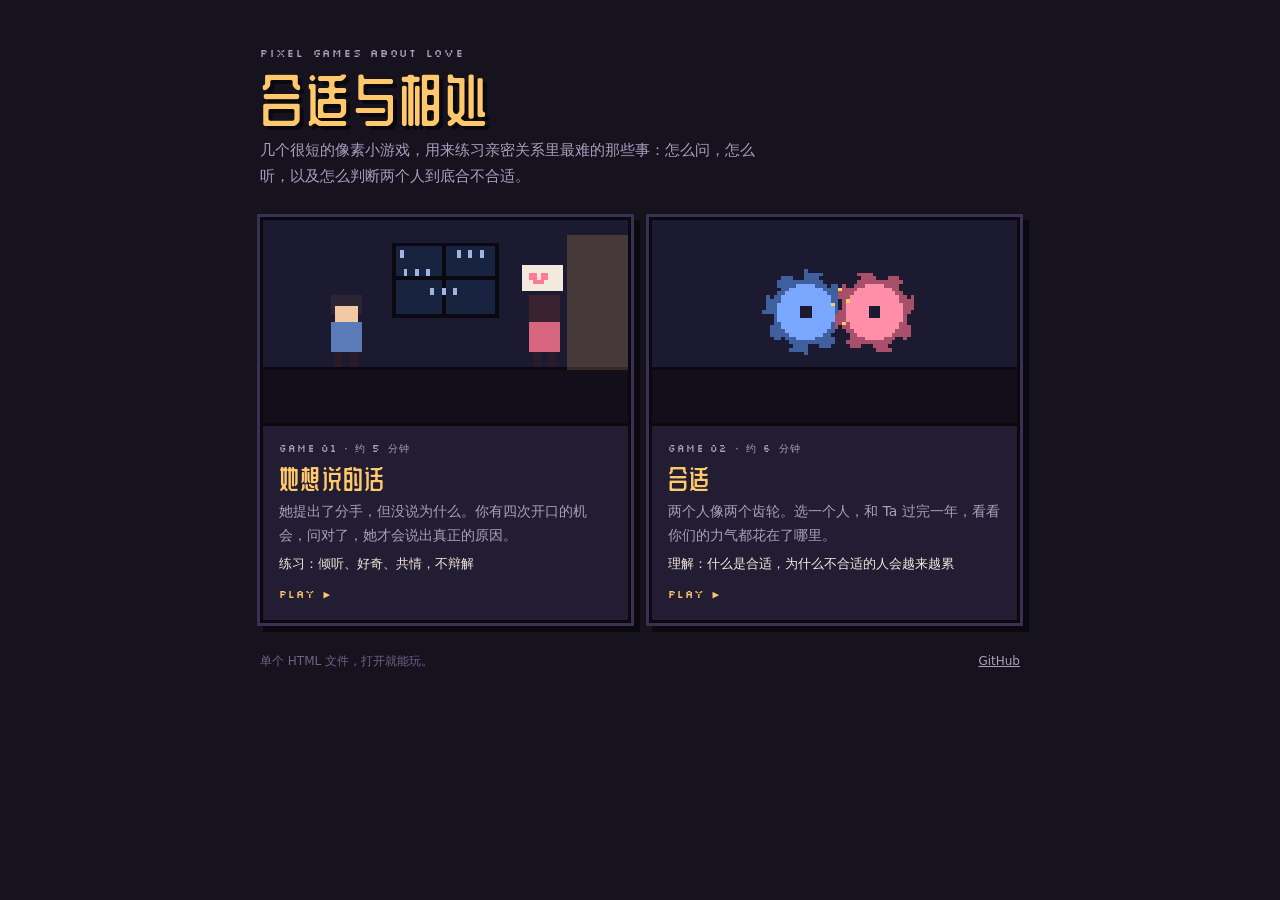
==== commit f914fe60: "Rename hub to 合适与相处 and game 02 to 合适 Co-Authored-By: Claude Opus 5.5 <noreply@anthropic.com>" ====
--- a/index.html
+++ b/index.html
@@ -3,7 +3,7 @@
 <head>
 <meta charset="utf-8">
 <meta name="viewport" content="width=device-width, initial-scale=1, viewport-fit=cover">
-<title>两个人的练习室</title>
+<title>合适与相处</title>
 <link rel="preconnect" href="https://fonts.googleapis.com">
 <link rel="stylesheet" href="https://fonts.googleapis.com/css2?family=Silkscreen:wght@400;700&family=ZCOOL+QingKe+HuangYou&display=swap">
 <style>
@@ -46,7 +46,7 @@
 <div class="wrap">
   <div class="sign">
     <small>PIXEL GAMES ABOUT LOVE</small>
-    <h1>两个人的练习室</h1>
+    <h1>合适与相处</h1>
     <p>几个很短的像素小游戏，用来练习亲密关系里最难的那些事：怎么问，怎么听，以及怎么判断两个人到底合不合适。</p>
   </div>
 
@@ -65,7 +65,7 @@
       <canvas width="96" height="54" data-art="fit" aria-hidden="true"></canvas>
       <div class="body">
         <small>GAME 02 · 约 6 分钟</small>
-        <strong>咬合</strong>
+        <strong>合适</strong>
         <p>两个人像两个齿轮。选一个人，和 Ta 过完一年，看看你们的力气都花在了哪里。</p>
         <p class="learn">理解：什么是合适，为什么不合适的人会越来越累</p>
         <span class="play">PLAY ▶</span>
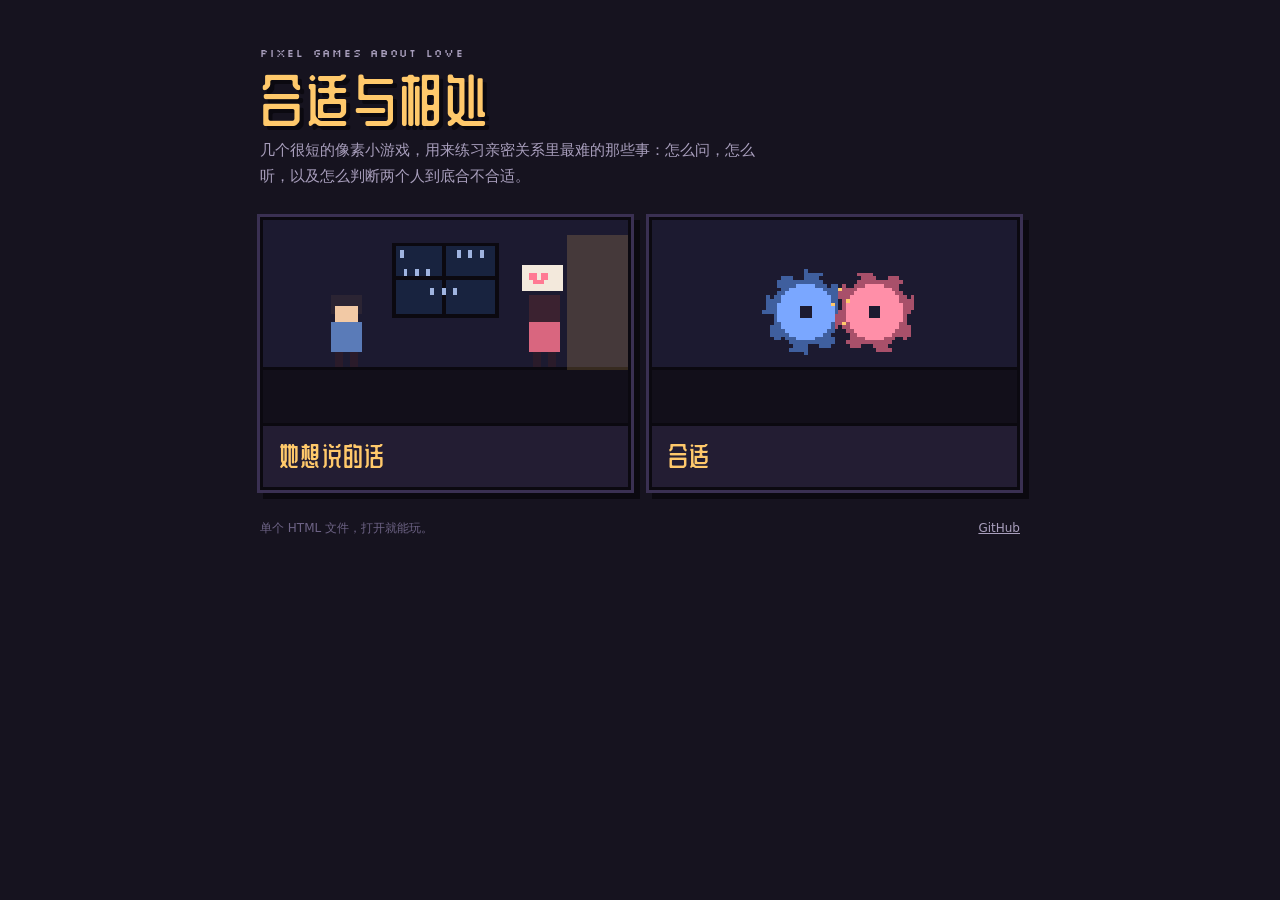
==== commit da870599: "Show only the cover and name on each game card Co-Authored-By: Claude Opus 5.5 <noreply@anthropic.co" ====
--- a/index.html
+++ b/index.html
@@ -54,21 +54,13 @@
     <a class="cart" href="ask/">
       <canvas width="96" height="54" data-art="ask" aria-hidden="true"></canvas>
       <div class="body">
-        <small>GAME 01 · 约 5 分钟</small>
         <strong>她想说的话</strong>
-        <p>她提出了分手，但没说为什么。你有四次开口的机会，问对了，她才会说出真正的原因。</p>
-        <p class="learn">练习：倾听、好奇、共情，不辩解</p>
-        <span class="play">PLAY ▶</span>
       </div>
     </a>
     <a class="cart" href="fit/">
       <canvas width="96" height="54" data-art="fit" aria-hidden="true"></canvas>
       <div class="body">
-        <small>GAME 02 · 约 6 分钟</small>
         <strong>合适</strong>
-        <p>两个人像两个齿轮。选一个人，和 Ta 过完一年，看看你们的力气都花在了哪里。</p>
-        <p class="learn">理解：什么是合适，为什么不合适的人会越来越累</p>
-        <span class="play">PLAY ▶</span>
       </div>
     </a>
   </div>
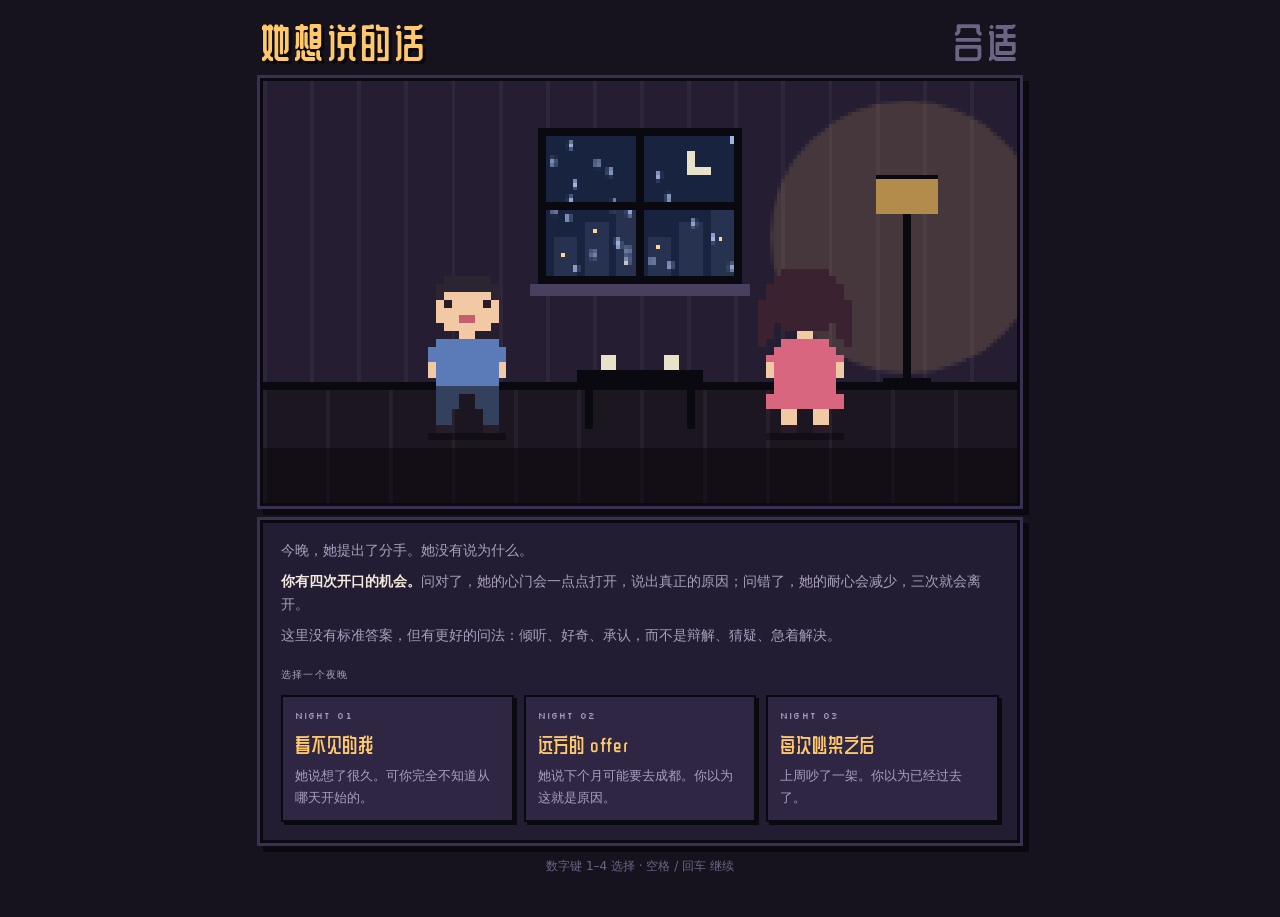
==== commit 918cd1bd: "Drop the hub page; switch games with two tabs at the top Co-Authored-By: Claude Opus 5.5 <noreply@an" ====
--- a/index.html
+++ b/index.html
@@ -2,91 +2,11 @@
 <html lang="zh-CN">
 <head>
 <meta charset="utf-8">
-<meta name="viewport" content="width=device-width, initial-scale=1, viewport-fit=cover">
-<title>合适与相处</title>
-<link rel="preconnect" href="https://fonts.googleapis.com">
-<link rel="stylesheet" href="https://fonts.googleapis.com/css2?family=Silkscreen:wght@400;700&family=ZCOOL+QingKe+HuangYou&display=swap">
-<style>
-*,*::before,*::after{box-sizing:border-box}
-body{margin:0}
-:root{padding-top:env(safe-area-inset-top,0px);padding-bottom:env(safe-area-inset-bottom,0px)}
-/* Layout: an arcade shelf — a short sign, then one cartridge per game. */
-:root{
-  --night:#16131f; --panel:#231d33; --ink:#f3e9dc; --dim:#a99fbd;
-  --lamp:#ffc96b; --you:#7aa7ff; --ta:#ff8fa8; --edge:#0b0910;
-  --f-pixel:"Silkscreen", ui-monospace, monospace;
-  --f-title:"ZCOOL QingKe HuangYou","PingFang SC","Hiragino Sans GB","Microsoft YaHei",sans-serif;
-  --f-body:"PingFang SC","Hiragino Sans GB","Microsoft YaHei","Noto Sans SC",system-ui,sans-serif;
-  color-scheme:dark;
-}
-html,body{background:var(--night);color:var(--ink)}
-body{font-family:var(--f-body);font-size:15px;line-height:1.7;
-  padding-left:max(16px,env(safe-area-inset-left,0px));padding-right:max(16px,env(safe-area-inset-right,0px));padding-block:40px 48px}
-.wrap{max-width:760px;margin:0 auto;display:flex;flex-direction:column;gap:28px}
-.sign small{font-family:var(--f-pixel);font-size:11px;letter-spacing:.16em;color:var(--dim)}
-h1{font-family:var(--f-title);font-weight:400;font-size:clamp(36px,9vw,56px);letter-spacing:.06em;margin:4px 0 10px;line-height:1.05;color:var(--lamp);text-shadow:4px 4px 0 var(--edge);text-wrap:balance}
-.sign p{margin:0;color:var(--dim);max-width:34em}
-.shelf{display:grid;grid-template-columns:1fr 1fr;gap:18px}
-.cart{display:flex;flex-direction:column;background:var(--panel);border:3px solid var(--edge);box-shadow:0 0 0 3px #3a3052,6px 6px 0 3px var(--edge);color:inherit;text-decoration:none;min-width:0;transition:transform .08s}
-.cart:hover,.cart:focus-visible{transform:translate(-2px,-2px);outline:none;box-shadow:0 0 0 3px var(--lamp),8px 8px 0 3px var(--edge)}
-.cart canvas{display:block;width:100%;aspect-ratio:16/9;image-rendering:pixelated;background:#14131f;border-bottom:3px solid var(--edge)}
-.cart .body{padding:14px 16px 16px;display:flex;flex-direction:column;gap:6px}
-.cart small{font-family:var(--f-pixel);font-size:10px;letter-spacing:.12em;color:var(--dim)}
-.cart strong{font-family:var(--f-title);font-weight:400;font-size:26px;letter-spacing:.05em;color:var(--lamp);line-height:1.2}
-.cart p{margin:0;font-size:14px;color:var(--dim)}
-.cart .learn{font-size:13px;color:var(--ink)}
-.cart .play{font-family:var(--f-pixel);font-size:11px;color:var(--lamp);letter-spacing:.1em;margin-top:4px}
-footer{font-size:12px;color:#6d6385;display:flex;justify-content:space-between;gap:12px;flex-wrap:wrap}
-footer a{color:var(--dim)}
-@media (max-width:600px){.shelf{grid-template-columns:1fr}}
-@media (prefers-reduced-motion:reduce){*{transition:none!important}}
-</style>
+<meta name="viewport" content="width=device-width, initial-scale=1">
+<title>她想说的话</title>
+<meta http-equiv="refresh" content="0; url=ask/">
+<script>location.replace('ask/' + location.hash)</script>
+<style>body{margin:0;background:#16131f;color:#a99fbd;font-family:system-ui,sans-serif;padding:40px 16px}a{color:#ffc96b}</style>
 </head>
-<body>
-<div class="wrap">
-  <div class="sign">
-    <small>PIXEL GAMES ABOUT LOVE</small>
-    <h1>合适与相处</h1>
-    <p>几个很短的像素小游戏，用来练习亲密关系里最难的那些事：怎么问，怎么听，以及怎么判断两个人到底合不合适。</p>
-  </div>
-
-  <div class="shelf">
-    <a class="cart" href="ask/">
-      <canvas width="96" height="54" data-art="ask" aria-hidden="true"></canvas>
-      <div class="body">
-        <strong>她想说的话</strong>
-      </div>
-    </a>
-    <a class="cart" href="fit/">
-      <canvas width="96" height="54" data-art="fit" aria-hidden="true"></canvas>
-      <div class="body">
-        <strong>合适</strong>
-      </div>
-    </a>
-  </div>
-
-  <footer><span>单个 HTML 文件，打开就能玩。</span><a href="https://github.com/CUDADA-jpg/her-words">GitHub</a></footer>
-</div>
-<script>
-// tiny pixel covers for each cartridge
-document.querySelectorAll('canvas[data-art]').forEach(cv => {
-  const g = cv.getContext('2d'), art = cv.dataset.art;
-  const px = (c, x, y, w = 1, h = 1) => { g.fillStyle = c; g.fillRect(x, y, w, h); };
-  px('#1c1a30', 0, 0, 96, 40); px('#120f1a', 0, 40, 96, 14); px('#0b0910', 0, 39, 96, 1);
-  if (art === 'ask'){
-    px('#0b0910', 34, 6, 28, 20); px('#18233f', 35, 7, 26, 18); px('#0b0910', 47, 7, 1, 18); px('#0b0910', 35, 15, 26, 1);
-    for (let i = 0; i < 10; i++) px('#9fb4e0', 36 + (i*7)%24, 8 + (i*5)%15, 1, 2);
-    const fig = (x, hair, body) => { px(hair, x, 20, 8, 5); px('#f2c9a5', x+1, 23, 6, 4); px(body, x, 27, 8, 8); px('#2a1b2a', x+1, 35, 2, 4); px('#2a1b2a', x+5, 35, 2, 4); };
-    fig(18, '#2b2433', '#5a7bb8'); fig(70, '#3b2230', '#d9667f'); px('#3b2230', 70, 23, 8, 4);
-    px('#f3e9dc', 68, 12, 11, 7); px('#ff7a93', 70, 14, 2, 2); px('#ff7a93', 73, 14, 2, 2); px('#ff7a93', 71, 16, 3, 1);
-    px('rgba(255,201,107,.18)', 80, 4, 16, 36);
-  } else {
-    const gear = (cx, cy, R, rot, col, dark) => { for (let y = -R-2; y <= R+2; y++) for (let x = -R-2; x <= R+2; x++){ const r = Math.hypot(x, y), a = Math.atan2(y, x) - rot, s = ((a/(Math.PI*2)*8)%1+1)%1;
-      if (r <= R && r >= 2) px(r > R-1.5 ? dark : col, cx+x, cy+y); else if (r > R && r <= R+2 && s < .5) px(dark, cx+x, cy+y); } };
-    gear(40, 24, 9, 0, '#7aa7ff', '#3f5f9e'); gear(58, 24, 9, Math.PI/8, '#ff8fa8', '#a8506a');
-    [[49,18],[51,21],[47,22],[50,27]].forEach(([x,y]) => px('#ffc96b', x, y));
-  }
-});
-</script>
-</body>
+<body><a href="ask/">她想说的话</a> · <a href="fit/">合适</a></body>
 </html>
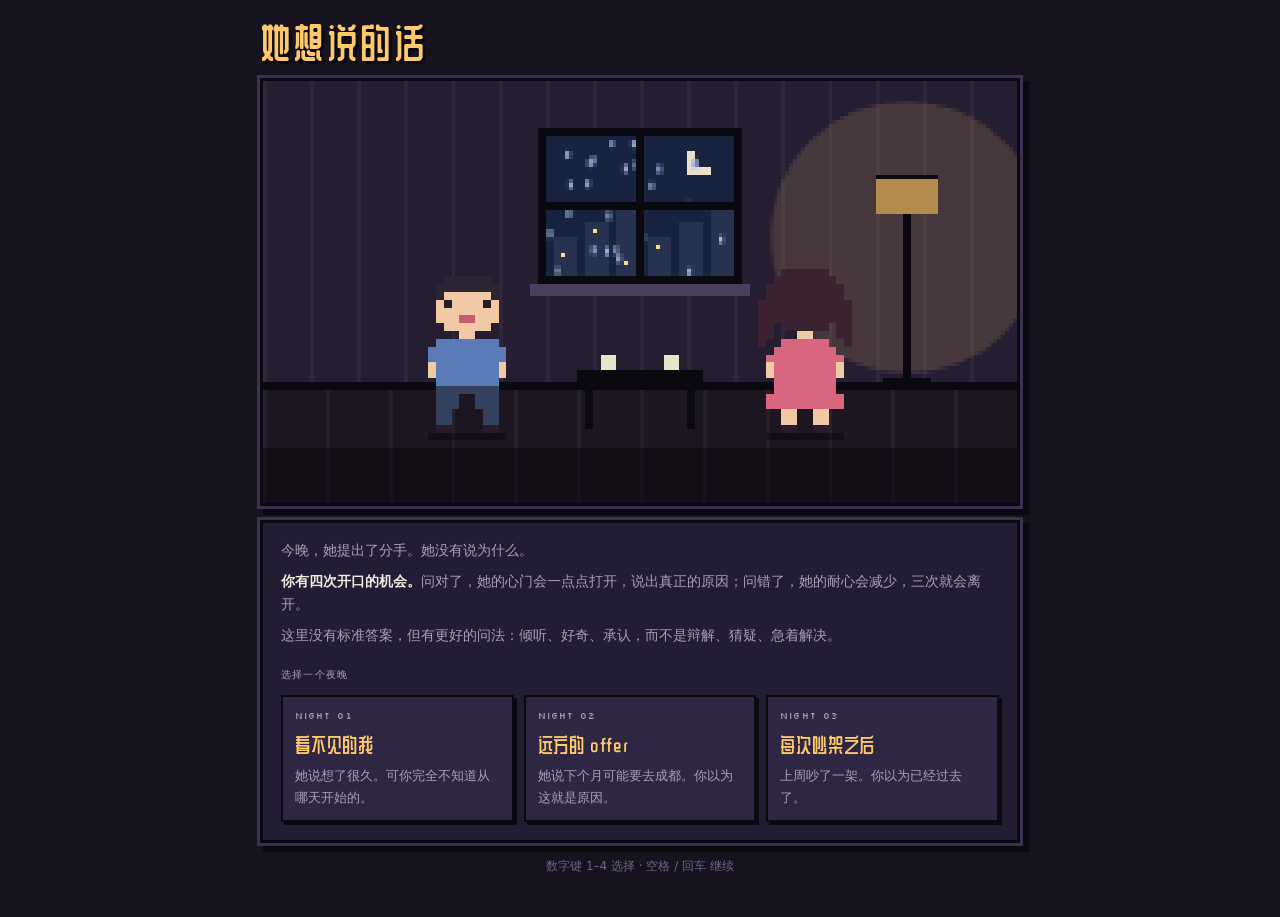
==== commit c994033e: "修改了Readme Co-Authored-By: Claude Opus 5.5 <noreply@anthropic.com>" ====
--- a/index.html
+++ b/index.html
@@ -2,11 +2,555 @@
 <html lang="zh-CN">
 <head>
 <meta charset="utf-8">
-<meta name="viewport" content="width=device-width, initial-scale=1">
+<meta name="viewport" content="width=device-width, initial-scale=1, viewport-fit=cover">
 <title>她想说的话</title>
-<meta http-equiv="refresh" content="0; url=ask/">
-<script>location.replace('ask/' + location.hash)</script>
-<style>body{margin:0;background:#16131f;color:#a99fbd;font-family:system-ui,sans-serif;padding:40px 16px}a{color:#ffc96b}</style>
+<link rel="preconnect" href="https://fonts.googleapis.com">
+<link rel="stylesheet" href="https://fonts.googleapis.com/css2?family=Silkscreen:wght@400;700&family=ZCOOL+QingKe+HuangYou&display=swap">
+<style>
+*,*::before,*::after{box-sizing:border-box}
+body{margin:0}
+:root{padding-top:env(safe-area-inset-top,0px);padding-bottom:env(safe-area-inset-bottom,0px)}
+[hidden]{display:none!important}
+/* Layout: one column "game cabinet" — pixel room on top, dialogue box below, like a handheld RPG at night. */
+:root{
+  --night:#16131f;      /* page ground */
+  --panel:#231d33;      /* dialogue box */
+  --ink:#f3e9dc;        /* text */
+  --dim:#a99fbd;        /* secondary text */
+  --lamp:#ffc96b;       /* warm accent: openness */
+  --rose:#ff7a93;       /* heart / patience */
+  --cold:#7aa7ff;       /* good-tag */
+  --bad:#ff8a5c;        /* bad-tag */
+  --edge:#0b0910;       /* pixel border */
+  --f-pixel:"Silkscreen", ui-monospace, monospace;
+  --f-title:"ZCOOL QingKe HuangYou", "PingFang SC", "Hiragino Sans GB", "Microsoft YaHei", sans-serif;
+  --f-body:"PingFang SC","Hiragino Sans GB","Microsoft YaHei","Noto Sans SC",system-ui,sans-serif;
+  color-scheme:dark;
+}
+html,body{background:var(--night);color:var(--ink)}
+body{font-family:var(--f-body);font-size:15px;line-height:1.65;
+  padding-left:max(16px,env(safe-area-inset-left,0px));padding-right:max(16px,env(safe-area-inset-right,0px));padding-block:20px 40px}
+.wrap{max-width:760px;margin:0 auto;display:flex;flex-direction:column;gap:14px}
+header{display:flex;align-items:baseline;justify-content:space-between;gap:12px;flex-wrap:wrap}
+h1{font-family:var(--f-title);font-weight:400;font-size:clamp(28px,6vw,40px);letter-spacing:.06em;margin:0;line-height:1.1;color:var(--lamp);text-shadow:3px 3px 0 var(--edge)}
+.sub{font-family:var(--f-pixel);font-size:11px;letter-spacing:.12em;color:var(--dim);text-transform:uppercase}
+
+.px{border:3px solid var(--edge);box-shadow:0 0 0 3px #3a3052, 6px 6px 0 3px var(--edge)}
+.stage{position:relative;width:100%;aspect-ratio:16/9;max-width:100%;background:#000}
+canvas{display:block;width:100%;height:100%;image-rendering:pixelated;image-rendering:crisp-edges}
+.hud{position:absolute;inset:8px 8px auto 8px;display:flex;justify-content:space-between;gap:8px;pointer-events:none;flex-wrap:wrap}
+.chip{background:rgba(11,9,16,.78);border:2px solid var(--edge);padding:4px 8px;display:flex;align-items:center;gap:8px;font-family:var(--f-pixel);font-size:10px;letter-spacing:.08em}
+.chip b{font-family:var(--f-body);font-size:12px;font-weight:600;letter-spacing:0}
+.bar{display:flex;gap:2px}
+.bar i{width:7px;height:10px;background:#3a3052;display:block}
+.bar i.on{background:var(--lamp)}
+.hearts{display:flex;gap:3px;font-size:13px;line-height:1}
+.hearts span{color:var(--rose)}
+.hearts span.off{color:#4a3f5e}
+
+.clues{display:grid;grid-template-columns:repeat(3,1fr);gap:8px}
+.clue{background:var(--panel);border:2px dashed #4a3f5e;padding:6px 10px;font-size:13px;color:var(--dim);min-width:0;display:flex;gap:8px;align-items:center}
+.clue small{font-family:var(--f-pixel);font-size:9px;color:#6d6385;flex:none}
+.clue.on{border-style:solid;border-color:var(--lamp);color:var(--ink)}
+.clue.on small{color:var(--lamp)}
+.clue.flash{animation:flash .9s steps(3) 2}
+@keyframes flash{50%{background:#4a3b22}}
+
+.box{background:var(--panel);padding:16px 18px 18px;min-height:220px;display:flex;flex-direction:column;gap:12px}
+.speaker{font-family:var(--f-title);font-size:18px;color:var(--lamp);letter-spacing:.08em;display:flex;align-items:center;gap:10px}
+.speaker.me{color:var(--cold)}
+.speaker em{font-style:normal;font-family:var(--f-pixel);font-size:9px;color:var(--dim);letter-spacing:.12em}
+.line{font-size:17px;line-height:1.75;min-height:3.5em;text-wrap:pretty}
+.line .cursor{display:inline-block;width:.5em;height:1em;background:var(--ink);vertical-align:-2px;margin-left:2px;animation:blink 1s steps(2) infinite}
+@keyframes blink{50%{opacity:0}}
+.opts{display:grid;gap:8px}
+button{font:inherit;color:inherit;cursor:pointer}
+.opt{text-align:left;background:#2e2643;border:2px solid var(--edge);box-shadow:3px 3px 0 var(--edge);padding:10px 12px;display:flex;gap:10px;align-items:flex-start;font-size:15px;line-height:1.55;transition:transform .05s}
+.opt:hover,.opt:focus-visible{background:#3b3157;outline:none;border-color:var(--lamp)}
+.opt:active{transform:translate(2px,2px);box-shadow:1px 1px 0 var(--edge)}
+.opt kbd{font-family:var(--f-pixel);font-size:10px;background:var(--edge);color:var(--lamp);padding:2px 6px;flex:none;margin-top:2px}
+.opt span{min-width:0}
+.note{border-left:4px solid var(--cold);background:#1b1628;padding:10px 12px;display:flex;flex-direction:column;gap:4px}
+.note.bad{border-color:var(--bad)}
+.note.mid{border-color:var(--lamp)}
+.note .tag{font-family:var(--f-pixel);font-size:10px;letter-spacing:.1em;display:flex;gap:10px;flex-wrap:wrap;align-items:center}
+.note .tag b{font-family:var(--f-body);font-size:13px;letter-spacing:0}
+.note p{margin:0;font-size:14px;color:var(--dim)}
+.row{display:flex;gap:10px;flex-wrap:wrap;justify-content:flex-end}
+.go{background:var(--lamp);color:var(--edge);border:2px solid var(--edge);box-shadow:3px 3px 0 var(--edge);padding:8px 16px;font-weight:700;font-size:14px}
+.go.ghost{background:transparent;color:var(--ink)}
+.go:focus-visible{outline:2px solid var(--ink);outline-offset:2px}
+.go:active{transform:translate(2px,2px);box-shadow:1px 1px 0 var(--edge)}
+
+.intro p{margin:0 0 8px;color:var(--dim);font-size:14px}
+.intro p strong{color:var(--ink);font-weight:600}
+.chapters{display:grid;grid-template-columns:repeat(3,1fr);gap:10px}
+.chap{text-align:left;background:#2e2643;border:2px solid var(--edge);box-shadow:3px 3px 0 var(--edge);padding:12px;display:flex;flex-direction:column;gap:4px;min-width:0}
+.chap:hover,.chap:focus-visible{border-color:var(--lamp);outline:none;background:#3b3157}
+.chap small{font-family:var(--f-pixel);font-size:9px;color:var(--dim);letter-spacing:.12em}
+.chap strong{font-family:var(--f-title);font-weight:400;font-size:20px;color:var(--lamp);letter-spacing:.04em}
+.chap span{font-size:13px;color:var(--dim)}
+.chap .done{font-family:var(--f-pixel);font-size:9px;color:var(--cold)}
+
+.end h2{font-family:var(--f-title);font-weight:400;font-size:28px;margin:0;color:var(--lamp);letter-spacing:.06em}
+.end .quote{font-size:16px;margin:0;border-left:4px solid var(--lamp);padding-left:12px}
+.recap{list-style:none;margin:0;padding:0;display:grid;gap:6px}
+.recap li{display:grid;grid-template-columns:auto 1fr;gap:10px;font-size:13px;align-items:start}
+.recap li i{font-style:normal;font-family:var(--f-pixel);font-size:9px;padding:2px 6px;border:2px solid var(--edge);white-space:nowrap}
+.recap li i.g{background:var(--cold);color:var(--edge)}
+.recap li i.m{background:var(--lamp);color:var(--edge)}
+.recap li i.b{background:var(--bad);color:var(--edge)}
+.recap li span{color:var(--dim);min-width:0}
+.tip{background:#1b1628;padding:12px;border:2px solid #4a3f5e}
+.tip small{font-family:var(--f-pixel);font-size:9px;color:var(--lamp);letter-spacing:.12em}
+.tip p{margin:4px 0 0}
+.label{font-family:var(--f-pixel);font-size:10px;letter-spacing:.12em;color:var(--dim)}
+footer{font-size:12px;color:#6d6385;text-align:center}
+@media (max-width:560px){
+  .chapters,.clues{grid-template-columns:1fr}
+  .line{font-size:16px}
+  .hud .chip{font-size:9px;padding:3px 6px}
+}
+@media (prefers-reduced-motion:reduce){*{animation:none!important;transition:none!important}}
+.nav{display:flex;gap:10px;align-items:center;flex-wrap:wrap}
+.menu{font-family:var(--f-pixel);font-size:11px;letter-spacing:.1em;background:#2e2643;color:var(--ink);border:2px solid var(--edge);box-shadow:2px 2px 0 var(--edge);padding:4px 10px;cursor:pointer}
+.menu:hover,.menu:focus-visible{border-color:var(--lamp);color:var(--lamp);outline:none}
+.nav a{font-family:var(--f-pixel);font-size:11px;letter-spacing:.1em;color:var(--dim);text-decoration:none}
+.nav a:hover,.nav a:focus-visible{color:var(--lamp)}
+.tab{font-family:var(--f-title);font-weight:400;font-size:clamp(26px,6vw,40px);letter-spacing:.06em;line-height:1.1;color:#6d6385;text-decoration:none}
+.tab:hover,.tab:focus-visible{color:var(--lamp);outline:none}
+.tab.on{color:var(--lamp);text-shadow:3px 3px 0 var(--edge)}
+.tools{display:flex;justify-content:flex-end}
+.tools:has(> [hidden]){display:none}
+</style>
 </head>
-<body><a href="ask/">她想说的话</a> · <a href="fit/">合适</a></body>
+<body>
+
+<div class="wrap">
+  <header>
+    <h1 class="tab on">她想说的话</h1>
+  </header>
+
+  <div class="stage px">
+    <canvas id="cv" width="192" height="108" aria-label="夜晚的房间，你和她站在两端"></canvas>
+    <div class="hud" id="hud" hidden>
+      <div class="chip">心门 <span class="bar" id="bar"></span></div>
+      <div class="chip">耐心 <span class="hearts" id="hearts"></span></div>
+      <div class="chip">ROUND <b id="rnd">1/4</b></div>
+    </div>
+  </div>
+
+  <div class="tools"><button class="menu" id="menuBtn" hidden>≡ 选择夜晚</button></div>
+
+  <div class="clues" id="clues" hidden></div>
+
+  <section class="box px" id="box" aria-live="polite"></section>
+
+  <footer>数字键 1–4 选择 · 空格 / 回车 继续</footer>
+</div>
+
+<script>
+// ---------- content ----------
+// d: 心门变化  h: 耐心变化  k: g 好 / m 一般 / b 不好
+const STORIES = [
+{
+  id:'a', name:'看不见的我', blurb:'她说想了很久。可你完全不知道从哪天开始的。',
+  intro:'我们分手吧。我想了很久了。',
+  clues:['她最近很少跟你分享生活了','上个月她升职那天，你没抬头','她觉得自己在你这里是透明的'],
+  rounds:[
+    {opts:[
+      {t:'你想了很久……这段时间你一个人扛着这些，一定很难受吧？',r:'……嗯。挺难受的。',d:15,h:0,k:'g',tag:'共情',n:'先接住她的情绪，再谈原因。她需要先感觉到"被看见"。'},
+      {t:'为什么？我做错什么了？你直接说。',r:'你看，又要我给你列清单。',d:-5,h:0,k:'m',tag:'急着追问',n:'"直接说"把压力全推给对方，听起来更像审问，不像关心。'},
+      {t:'是不是有别人了？',r:'……你到现在都觉得问题在我这里。',d:-15,h:-1,k:'b',tag:'猜疑',n:'第一反应是怀疑对方，等于告诉她：你的痛苦不重要，我只关心我有没有被背叛。'},
+      {t:'好好的怎么突然这样，别闹了，明天还要上班呢。',r:'我没有在闹。',d:-10,h:-1,k:'b',tag:'轻视',n:'"别闹了"否定了她认真思考过的决定。'}
+    ]},
+    {her:'我不知道从哪里说起。说了你可能也不懂。',opts:[
+      {t:'没关系，从哪里开始都行。我不打断你，就听着。',r:'……那我试试。',d:15,h:0,k:'g',tag:'倾听',n:'给对方安全感：你不会打断、不会反驳。很多话只在这种时候才说得出口。'},
+      {t:'你不说我怎么懂？',r:'我说过的。很多次。',d:-10,h:-1,k:'b',tag:'指责',n:'这句话把"不懂"的责任推回给了她。'},
+      {t:'那你想好了再说。我先去打会儿游戏，冷静一下。',r:'……好。你去吧。',d:-15,h:-1,k:'b',tag:'回避',n:'在她最需要你在场的时候离开，恰好重演了问题本身。'},
+      {t:'是不是因为我最近太忙了？',r:'忙……也不全是。',d:5,h:0,k:'m',tag:'封闭式猜测',n:'有在反思是好的。但"是不是"只能换来是或否，开放式提问会让她说得更多。'}
+    ]},
+    {her:'上个月我升职了。你记得那天你说了什么吗？',opts:[
+      {t:'……我不太记得了。你愿意告诉我吗？我想知道那天你的感受。',r:'你在打游戏，头都没抬，说了句"嗯，不错"。我买的蛋糕放冰箱里，第二天扔了。',d:15,h:0,k:'g',tag:'诚实 + 好奇',n:'承认自己不记得，比编一个答案更诚实。接着去问"感受"，而不是问"事实"。'},
+      {t:'我当然记得，我说恭喜你啊！',r:'你说的是"嗯，不错"。眼睛都没离开屏幕。',d:-10,h:-1,k:'b',tag:'找补',n:'急着证明自己没错，会让她觉得你在乎的是"不被指责"，不是她。'},
+      {t:'这都一个月前的事了，你怎么还记着。',r:'对你来说是一件小事。',d:-15,h:-1,k:'b',tag:'轻视',n:'她记得，说明它对她很重要。说"还记着"等于说她小题大做。'},
+      {t:'那天……我是不是让你很失望？',r:'失望……算是吧。那天我买了蛋糕，你在打游戏。',d:12,h:0,k:'g',tag:'承认',n:'主动承认可能伤害了她，能让她放下一部分防备。'}
+    ]},
+    {her:'不只是那一次。现在跟你说话，我经常觉得像在对着空气。',opts:[
+      {t:'像对着空气……那一定很孤单。你从什么时候开始这样觉得的？',r:'大概半年前吧。后来我就不怎么跟你分享了，反正你也不会抬头。',d:15,h:0,k:'g',tag:'复述 + 好奇',n:'复述她的原话，说明你真的听进去了；再问"从什么时候"，邀请她讲下去。'},
+      {t:'我工作压力也很大啊，回家就想放松一下。',r:'嗯。你的累总是比我的重要。',d:-10,h:-1,k:'b',tag:'自我中心',n:'你的压力是真的，但现在把它拿出来，就成了比较谁更委屈。'},
+      {t:'那我以后少玩点游戏就是了。',r:'这不是游戏的问题。',d:3,h:0,k:'m',tag:'急着解决',n:'马上给方案，跳过了她的感受。她会觉得自己被"打包处理"了。'},
+      {t:'你也可以直接叫我啊，你不说我怎么知道。',r:'我叫过。你说"等这把打完"。',d:-10,h:-1,k:'b',tag:'推卸',n:'把"没注意到"变成"她没说清楚"，她只会更累。'}
+    ]}
+  ],
+  reveal:'我不是要你多浪漫。我只是希望我开心或者难过的时候，你会抬头看我一眼。这半年，我觉得自己在你这里是透明的。我不想一直透明下去。',
+  partial:'……我只是觉得，我们之间好像没什么话了。今天就先这样吧。',
+  closed:'算了。我没力气解释了。',
+  finals:[
+    {t:'谢谢你告诉我。这半年是我没看见你，让你一个人孤单。以后你说话的时候，我会放下手机看着你。这周六，能让我补上那个蛋糕吗？我想听你讲讲升职以后的事。',r:'……那你要认真听哦。我有好多话攒着没说。',k:'g',end:'good'},
+    {t:'我保证以后全都改，再给我一次机会好不好？',r:'"保证"我听过。你做给我看吧。',k:'m',end:'mid'},
+    {t:'可你也没告诉我你这么难受啊。',r:'你看，又是这样。',k:'b',end:'bad'}
+  ],
+  tip:'下次见面，放下手机，看着对方问一句："今天过得怎么样？我想听。"'
+},
+{
+  id:'b', name:'远方的 offer', blurb:'她说下个月可能要去成都。你以为这就是原因。',
+  intro:'我们分手吧。下个月我可能要去成都了。',
+  clues:['她拿到了一个等了两年的机会','她不敢告诉你','她怕你的以后里没有她'],
+  rounds:[
+    {opts:[
+      {t:'成都？……这件事你一定考虑了很久。你愿意跟我说说吗？',r:'……嗯。我可以说。',d:15,h:0,k:'g',tag:'好奇',n:'先对她的决定感兴趣，而不是先对结果下判断。'},
+      {t:'去成都？那我怎么办？',r:'你看，你第一反应是你自己。',d:-10,h:-1,k:'b',tag:'自我中心',n:'你的不安是真的，但她此刻需要的是被问一句"你怎么想"。'},
+      {t:'就因为一份工作就分手？异地又不是不行。',r:'你根本不知道这份工作对我意味着什么。',d:-10,h:-1,k:'b',tag:'轻视',n:'"就因为"把她的重要决定说成了小事。'},
+      {t:'什么时候的事？你怎么现在才说？',r:'我提过的。你不记得而已。',d:-3,h:0,k:'m',tag:'带刺的追问',n:'问时间没问题，但"怎么现在才说"里带着责怪。'}
+    ]},
+    {her:'是一个我等了两年的机会。三月份面试的。',opts:[
+      {t:'两年……这对你来说一定很重要。拿到它的时候，你开心吗？',r:'开心。开心得在地铁上哭了。',d:15,h:0,k:'g',tag:'共情',n:'先分享她的喜悦。哪怕结果对你不利，她的成就仍然值得被庆祝。'},
+      {t:'三月份？你瞒了我半年？',r:'……我就知道你会这么说。',d:-15,h:-1,k:'b',tag:'指责',n:'"瞒"这个字把她放在了被告席上。'},
+      {t:'那恭喜你。看来你早就想好了。',r:'你非要这样说话吗？',d:-8,h:-1,k:'b',tag:'赌气',n:'阴阳怪气的祝福会关上她刚刚打开的门。'},
+      {t:'我记得你说过想换个平台，没想到是外地。',r:'我说过很多次。每次你都说"到时候再说"。',d:7,h:0,k:'m',tag:'回忆',n:'记得她说过的话是加分项。但别停在"没想到"，再往前问一步。'}
+    ]},
+    {her:'我当然开心。可是我不敢告诉你。',opts:[
+      {t:'不敢……是我让你觉得，说出来会有什么后果吗？',r:'我怕你让我别去。更怕你根本无所谓。',d:15,h:0,k:'g',tag:'好奇 + 承担',n:'把"不敢"当成关于你们关系的信号去问，而不是当成她的问题。'},
+      {t:'有什么不敢的，我又不会拦你。',r:'那你会跟我去吗？……你看，你答不出来。',d:-10,h:-1,k:'b',tag:'否认感受',n:'"有什么不敢的"等于告诉她：你的害怕是多余的。'},
+      {t:'你是不是早就想离开我了？',r:'……如果我想离开，还会站在这里跟你说吗？',d:-15,h:-1,k:'b',tag:'猜疑',n:'把她的犹豫解读成背叛，会让她后悔开口。'},
+      {t:'嗯，我能理解。',r:'你理解什么呢？',d:3,h:0,k:'m',tag:'空泛共情',n:'没有内容的"我理解"，听起来像在应付。说出你理解到的具体东西。'}
+    ]},
+    {her:'每次我说到以后，你都说"到时候再说"。',opts:[
+      {t:'我好像一直在回避谈以后。你每次听到"到时候再说"，是什么感觉？',r:'像是我的以后里有你，你的以后里没有我。',d:15,h:0,k:'g',tag:'承担 + 好奇',n:'先认下自己的模式，再问它在她那里留下了什么。'},
+      {t:'我那是不想给你压力。',r:'可是你不说，我压力更大。',d:-10,h:-1,k:'b',tag:'辩解',n:'动机也许是好的，但此刻解释动机，会盖过她的感受。'},
+      {t:'那现在就说！你到底想怎么样？',r:'……我不想在你这样的语气里说。',d:-10,h:-1,k:'b',tag:'急躁',n:'逼问会让对方本能地关门。'},
+      {t:'以后的事本来就很难说嘛。',r:'嗯。所以我先替你说了。',d:-8,h:-1,k:'b',tag:'回避',n:'这正是她最怕听到的那句话的变体。'}
+    ]}
+  ],
+  reveal:'我不是因为成都才要分手。我是怕我开口问"你愿不愿意一起想办法"，你又会说"到时候再说"。与其那样被拒绝，不如我先走。',
+  partial:'……其实也不全是因为工作。算了，等我想清楚再说吧。',
+  closed:'就这样吧。我会自己处理好。',
+  finals:[
+    {t:'我不想再说"到时候再说"了。成都对你很重要，你对我也很重要。今晚我们就坐下来，把异地、搬家、我的工作，一样一样摊开谈，好吗？',r:'……好。我其实早就列了一张表，一直不敢拿出来。',k:'g',end:'good'},
+    {t:'我支持你去。不管结果怎样，我都尊重你的决定。',r:'谢谢。可我想要的不只是"尊重"……我想要你在里面。',k:'m',end:'mid'},
+    {t:'如果你真的爱我，就不会想走。',r:'如果你真的爱我，就不会让我选。',k:'b',end:'bad'}
+  ],
+  tip:'下次对方说到"以后"，把"到时候再说"换成："你是怎么想的？我们一起看看。"'
+},
+{
+  id:'c', name:'每次吵架之后', blurb:'上周吵了一架。你以为已经过去了。',
+  intro:'我们分手吧。这次我是认真的。',
+  clues:['那次吵架之后，冷战了三天','每次都是她先低头','她怕的是吵完以后你消失'],
+  rounds:[
+    {opts:[
+      {t:'我听到了，你是认真的。我想好好听你说，可以吗？',r:'……你能听完再说话吗？',d:15,h:0,k:'g',tag:'认真对待',n:'先确认"我听到了"，告诉她这次你不会把它当气话。'},
+      {t:'又来了，每次吵架都说分手。',r:'这次不是吵架。',d:-15,h:-1,k:'b',tag:'轻视',n:'"又来了"把她的认真打成了情绪化。'},
+      {t:'……（沉默）',r:'你看，又是这样。不说话。',d:-10,h:-1,k:'b',tag:'冷处理',n:'沉默在你那里也许是"在想"，在她那里是"你又走了"。'},
+      {t:'是因为上周的事吗？我已经不生气了。',r:'你不生气了。那我呢？',d:3,h:0,k:'m',tag:'自我视角',n:'你不生气了，不代表事情结束了。她的感受还没被问过。'}
+    ]},
+    {her:'上周吵完之后，你三天没跟我说话。',opts:[
+      {t:'三天……那三天你是怎么过的？',r:'我每天都在想要不要先给你发消息。最后还是我发的。',d:15,h:0,k:'g',tag:'好奇',n:'问她在那段时间里的经历，而不是解释你为什么沉默。'},
+      {t:'我那是需要冷静，不是不理你。',r:'我知道你需要冷静。可是没人告诉我你什么时候回来。',d:-8,h:-1,k:'b',tag:'辩解',n:'需要冷静没有错，错在没有告诉她。现在解释，太晚也太早。'},
+      {t:'你不也没找我吗？',r:'我找了。第三天晚上，我先发的。每次都是我先。',d:-15,h:-1,k:'b',tag:'指责',n:'在记错事实的前提下反问，伤害加倍。'},
+      {t:'对不起，我不该冷战。',r:'"对不起"我听过很多次了。',d:7,h:0,k:'m',tag:'笼统道歉',n:'道歉是对的，但笼统的道歉很难让人相信。具体说出你看到了什么。'}
+    ]},
+    {her:'每次都是我先低头。我好累。',opts:[
+      {t:'每次都是你先迈出那一步……这么久，你一定攒了很多委屈。',r:'……嗯。我都不知道该跟谁说。',d:15,h:0,k:'g',tag:'承认',n:'说出她付出的具体代价，她会知道你终于看见了。'},
+      {t:'那是因为你脾气急，我反应慢。',r:'所以你慢，就该我来补？',d:-10,h:-1,k:'b',tag:'合理化',n:'用性格差异解释，会让问题看起来"没办法改"。'},
+      {t:'那下次我先低头，行了吧。',r:'"行了吧"。',d:-8,h:-1,k:'b',tag:'赌气',n:'结尾那三个字，把让步变成了施舍。'},
+      {t:'你累的时候，最希望我做些什么？',r:'哪怕说一句"我现在很乱，晚点我们再谈"。别让我一个人猜。',d:12,h:0,k:'g',tag:'问需求',n:'直接问她需要什么，比你自己猜要准得多。'}
+    ]},
+    {her:'那天吵架，其实也不只是因为你妈说的那句话。',opts:[
+      {t:'那还有什么？我想知道你真正在意的是什么。',r:'……是你那时候的样子。',d:15,h:0,k:'g',tag:'深入',n:'表面的争吵下面通常还有一层。邀请她说出那一层。'},
+      {t:'我妈说话就那样，你别往心里去。',r:'你每次都这么说。',d:-15,h:-1,k:'b',tag:'否定感受',n:'"别往心里去"等于让她独自消化被冒犯的感觉。'},
+      {t:'我当时也很为难啊，夹在中间。',r:'我知道你为难。可你为难的时候，就不站在我这边，也不跟我说话。',d:-3,h:0,k:'m',tag:'自我视角',n:'你的为难是真的，但现在先说它，会显得比她的委屈更重要。'},
+      {t:'那件事我们能不能别再提了？',r:'不提，它就一直在那里。',d:-10,h:-1,k:'b',tag:'回避',n:'回避一个话题，正是冷战的另一种形式。'}
+    ]}
+  ],
+  reveal:'你妈说我"不懂事"的时候，你一句话都没说。后来你也不跟我说话。那一刻我觉得，在那个家里我是一个人。我不怕吵架，我怕的是吵完以后你消失。',
+  partial:'……我只是太累了。我们先分开一段时间吧。',
+  closed:'说了也没用。你还是会不说话。',
+  finals:[
+    {t:'那天你被那样说，我沉默了，后来又消失了三天，让你一个人扛。对不起。以后我难受的时候，会告诉你"我需要一点时间，但我会回来"。我妈那边，我会自己去说清楚。',r:'……那你这次，要说到做到。',k:'g',end:'good'},
+    {t:'我以后不冷战了，好不好？',r:'那下次吵架的时候，我们再看吧。',k:'m',end:'mid'},
+    {t:'你是非要我在你和我妈之间选一个吗？',r:'我从来没让你选。我只是想你站在我旁边。',k:'b',end:'bad'}
+  ],
+  tip:'下次需要冷静时，说一句："我现在有点乱，给我一小时，我会回来找你。"'
+}];
+
+const ENDINGS = {
+  good:{title:'重新认识',sub:'她没有走。你们决定再试一次，这次用说的。'},
+  mid:{title:'再看看吧',sub:'她留下了，但还在等你做给她看。'},
+  bad:{title:'她还是走了',sub:'她听到了你的回答，也听懂了。'},
+  partial:{title:'半句真话',sub:'她开了一道缝，又合上了。原因还没说完。'},
+  closed:{title:'没说出口',sub:'她把原因带走了。你永远不知道是什么。'},
+  leave:{title:'她拎起包走了',sub:'耐心用完了。有些话，问错几次就再也问不到。'}
+};
+const REVEAL_AT = 70, PARTIAL_AT = 40, CLUE_AT = [40,55,70];
+
+// ---------- state ----------
+let S = {screen:'title', sid:null, round:0, open:20, hearts:3, log:[], clues:0, done:{}, step:'ask', last:null, end:null};
+let emote = null, emoteT = 0;
+const $ = id => document.getElementById(id);
+const box = $('box');
+const story = () => STORIES.find(s => s.id === S.sid);
+const reduce = matchMedia('(prefers-reduced-motion: reduce)').matches;
+
+// ---------- typewriter ----------
+let typing = null;
+function type(el, text, done){
+  if (typing) clearInterval(typing.iv);
+  if (reduce){ el.textContent = text; done && done(); return; }
+  let i = 0; el.textContent = '';
+  const cur = document.createElement('span'); cur.className = 'cursor';
+  typing = {finish(){ clearInterval(this.iv); el.textContent = text; typing = null; done && done(); }};
+  typing.iv = setInterval(() => {
+    i++; el.textContent = text.slice(0, i); el.appendChild(cur);
+    if (i >= text.length) typing.finish();
+  }, 38);
+}
+
+function shuffle(a){ a = a.slice(); for (let i=a.length-1;i>0;i--){ const j=Math.random()*(i+1)|0; [a[i],a[j]]=[a[j],a[i]]; } return a; }
+function esc(s){ return s.replace(/[&<>"]/g, c => ({'&':'&amp;','<':'&lt;','>':'&gt;','"':'&quot;'}[c])); }
+
+// ---------- HUD ----------
+function hud(){
+  $('menuBtn').hidden = S.screen === 'title';
+  const on = S.screen === 'play';
+  $('hud').hidden = !on; $('clues').hidden = !on;
+  if (!on) return;
+  const n = Math.round(S.open / 10);
+  $('bar').innerHTML = Array.from({length:10}, (_, i) => `<i class="${i < n ? 'on' : ''}"></i>`).join('');
+  $('hearts').innerHTML = [0,1,2].map(i => `<span class="${i < S.hearts ? '' : 'off'}">♥</span>`).join('');
+  const st = story();
+  $('rnd').textContent = S.round < st.rounds.length ? `${S.round+1}/${st.rounds.length}` : 'FINAL';
+  $('clues').innerHTML = st.clues.map((c, i) => `<div class="clue ${i < S.clues ? 'on' : ''}" id="clue${i}"><small>#${i+1}</small><span>${i < S.clues ? esc(c) : '心门 ' + CLUE_AT[i] + ' 解锁'}</span></div>`).join('');
+}
+
+// ---------- screens ----------
+function title(){
+  S.screen = 'title'; hud();
+  box.innerHTML = `
+    <div class="intro">
+      <p>今晚，她提出了分手。她没有说为什么。</p>
+      <p><strong>你有四次开口的机会。</strong>问对了，她的心门会一点点打开，说出真正的原因；问错了，她的耐心会减少，三次就会离开。</p>
+      <p>这里没有标准答案，但有更好的问法：倾听、好奇、承认，而不是辩解、猜疑、急着解决。</p>
+    </div>
+    <div class="label">选择一个夜晚</div>
+    <div class="chapters">${STORIES.map((s, i) => `
+      <button class="chap" data-s="${s.id}">
+        <small>NIGHT 0${i+1}</small>
+        <strong>${esc(s.name)}</strong>
+        <span>${esc(s.blurb)}</span>
+        ${S.done[s.id] ? `<span class="done">CLEARED · ${esc(ENDINGS[S.done[s.id]].title)}</span>` : ''}
+      </button>`).join('')}
+    </div>`;
+  box.querySelectorAll('.chap').forEach(b => b.onclick = () => start(b.dataset.s));
+}
+
+function start(id){
+  Object.assign(S, {screen:'play', sid:id, round:0, open:20, hearts:3, log:[], clues:0, step:'ask', last:null, end:null});
+  hud(); ask();
+}
+
+function speaker(who, sub){
+  return `<div class="speaker ${who === '你' ? 'me' : ''}">${who}${sub ? `<em>${sub}</em>` : ''}</div>`;
+}
+
+function ask(){
+  S.step = 'ask'; hud();
+  const st = story(), r = st.rounds[S.round];
+  const line = S.round === 0 ? st.intro : r.her;
+  box.innerHTML = speaker('她') + `<div class="line" id="line"></div><div class="opts" id="opts" hidden></div>`;
+  const opts = shuffle(r.opts);
+  $('opts').innerHTML = opts.map((o, i) => `<button class="opt" data-i="${r.opts.indexOf(o)}"><kbd>${i+1}</kbd><span>${esc(o.t)}</span></button>`).join('');
+  $('opts').querySelectorAll('.opt').forEach(b => b.onclick = () => pick(+b.dataset.i));
+  type($('line'), line, () => { $('opts').hidden = false; });
+}
+
+function pick(i){
+  const st = story(), o = st.rounds[S.round].opts[i];
+  S.open = Math.max(0, Math.min(100, S.open + o.d));
+  S.hearts = Math.max(0, S.hearts + o.h);
+  S.log.push({t:o.t, k:o.k, tag:o.tag});
+  S.last = o;
+  emote = o.k === 'g' ? 'heart' : o.k === 'm' ? 'dots' : 'cloud'; emoteT = 0;
+  const before = S.clues;
+  while (S.clues < 3 && S.open >= CLUE_AT[S.clues]) S.clues++;
+  S.step = 'reply'; hud();
+  for (let c = before; c < S.clues; c++) $('clue'+c)?.classList.add('flash');
+  showReply(o);
+}
+
+function showReply(o){
+  const sign = o.d > 0 ? '+' + o.d : o.d;
+  const cls = o.k === 'g' ? '' : o.k === 'm' ? 'mid' : 'bad';
+  box.innerHTML = speaker('你') + `<div class="line" style="color:var(--dim);min-height:0;font-size:15px">${esc(o.t)}</div>`
+    + speaker('她') + `<div class="line" id="line"></div>
+    <div id="after" hidden>
+      <div class="note ${cls}">
+        <div class="tag">${o.k === 'g' ? 'GOOD' : o.k === 'm' ? 'OK' : 'OUCH'} · <b>${esc(o.tag)}</b> · 心门 ${sign}${o.h ? ' · 耐心 ' + o.h : ''}</div>
+        <p>${esc(o.n)}</p>
+      </div>
+      <div class="row" style="margin-top:12px"><button class="go" id="next">继续 ▶</button></div>
+    </div>`;
+  type($('line'), o.r, () => { $('after').hidden = false; $('next').focus({preventScroll:true}); $('next').onclick = next; });
+}
+
+function next(){
+  const st = story();
+  if (S.hearts <= 0) return ending('leave', '……我先走了。');
+  S.round++;
+  if (S.round < st.rounds.length) return ask();
+  hud();
+  if (S.open >= REVEAL_AT) return reveal();
+  if (S.open >= PARTIAL_AT) return ending('partial', st.partial);
+  ending('closed', st.closed);
+}
+
+function reveal(){
+  S.step = 'reveal';
+  const st = story();
+  emote = 'heart'; emoteT = 0;
+  box.innerHTML = speaker('她', 'THE REASON') + `<div class="line" id="line"></div>
+    <div id="after" hidden><div class="label" style="margin-bottom:8px">她终于说出来了。你怎么回应？</div><div class="opts" id="opts"></div></div>`;
+  const opts = shuffle(st.finals);
+  $('opts').innerHTML = opts.map((o, i) => `<button class="opt" data-i="${st.finals.indexOf(o)}"><kbd>${i+1}</kbd><span>${esc(o.t)}</span></button>`).join('');
+  $('opts').querySelectorAll('.opt').forEach(b => b.onclick = () => {
+    const f = st.finals[+b.dataset.i];
+    S.log.push({t:f.t, k:f.k, tag:'最后的回应'});
+    ending(f.end, f.r);
+  });
+  type($('line'), st.reveal, () => { $('after').hidden = false; });
+}
+
+function ending(kind, line){
+  const st = story(), e = ENDINGS[kind];
+  S.screen = 'end'; S.end = kind; S.step = 'end';
+  if (!S.done[st.id] || kind === 'good') S.done[st.id] = kind;
+  emote = kind === 'good' ? 'heart' : kind === 'mid' ? 'dots' : 'cloud'; emoteT = 0;
+  hud();
+  const good = S.log.filter(l => l.k === 'g').length;
+  box.innerHTML = `<div class="end" style="display:flex;flex-direction:column;gap:14px">
+    <div><div class="label">ENDING · ${esc(st.name)}</div><h2>${esc(e.title)}</h2><div style="color:var(--dim);font-size:14px">${esc(e.sub)}</div></div>
+    <p class="quote">她：${esc(line)}</p>
+    ${S.clues ? `<div><div class="label" style="margin-bottom:6px">你拼出的原因 ${S.clues}/3</div><div style="font-size:14px">${st.clues.slice(0, S.clues).map(esc).join(' → ')}</div></div>` : ''}
+    <div><div class="label" style="margin-bottom:8px">复盘 · 好的提问 ${good}/${S.log.length}</div>
+      <ul class="recap">${S.log.map(l => `<li><i class="${l.k === 'g' ? 'g' : l.k === 'm' ? 'm' : 'b'}">${esc(l.tag)}</i><span>${esc(l.t)}</span></li>`).join('')}</ul></div>
+    <div class="tip"><small>带回现实的一句话</small><p>${esc(st.tip)}</p></div>
+    <div class="row"><button class="go ghost" id="home">换一个夜晚</button><button class="go" id="again">重来这一晚</button></div>
+  </div>`;
+  $('home').onclick = title;
+  $('again').onclick = () => start(st.id);
+}
+
+// ---------- keyboard ----------
+addEventListener('keydown', e => {
+  if (typing && (e.key === ' ' || e.key === 'Enter')) { e.preventDefault(); typing.finish(); return; }
+  if (/^[1-4]$/.test(e.key)) { const b = box.querySelectorAll('.opt')[+e.key - 1]; if (b && !b.closest('[hidden]')) b.click(); }
+});
+box.addEventListener('click', e => { if (typing && e.target.closest('.line')) typing.finish(); });
+
+// ---------- pixel scene ----------
+const cv = $('cv'), g = cv.getContext('2d');
+const W = 192, H = 108;
+const HER = [
+  '...hhhhhh...','..hhhhhhhh..','.hhhhhhhhhh.','.hhsssssshh.','hhsesssseshh','hhspssssps hh'.replace(' ',''),
+  'hhsssmmssshh','hh.ssssss.hh','hh...ss...hh','h..dddddd..h','..dddddddd..','.dddddddddd.',
+  '.sddddddddds'.slice(0,12),'.sdddddddds.','..dddddddd..','..dddddddd..','.dddddddddd.','.dddddddddd.',
+  '...ss..ss...','...ss..ss...','...bb..bb...'
+];
+HER[12] = '.sdddddddds.';
+const HER_BACK = HER.map((row, y) => y >= 3 && y <= 8 ? row.replace(/[sepm]/g, (c, x) => (x > 2 && x < 9 && y === 8) ? 's' : 'h') : row);
+const HIM = [
+  '............','...HHHHHH...','..HHHHHHHH..','..HssssssH..','..sesssses..','..ssssssss..',
+  '..sssmmsss..','...ssssss...','.....ss.....','..cccccccc..','.cccccccccc.','.cccccccccc.',
+  '.sccccccccs.','.sccccccccs.','..cccccccc..','..pppppppp..','..ppp..ppp..','..ppp..ppp..',
+  '..pp....pp..','..pp....pp..','..bb....bb..'
+];
+const PAL = {h:'#3b2230',s:'#f2c9a5',e:'#2a1b2a',m:'#c4606e',p:'#f0a0a0',d:'#d9667f',b:'#2a1b2a',
+             H:'#2b2433',c:'#5a7bb8',P:'#33405e'};
+PAL.p = '#f0a0a0';
+function sprite(rows, x, y, pal, flip){
+  rows.forEach((row, ry) => [...row].forEach((ch, rx) => {
+    if (ch === '.') return;
+    const col = ch === 'p' && pal === 'him' ? PAL.P : PAL[ch];
+    if (!col) return;
+    g.fillStyle = col;
+    const px = flip ? x + (row.length - 1 - rx) * 2 : x + rx * 2;
+    g.fillRect(px, y + ry * 2, 2, 2);
+  }));
+}
+const drops = Array.from({length:26}, () => ({x:Math.random()*48, y:Math.random()*34, v:.8+Math.random()*.8}));
+const HEART = ['.##.##.','#######','#######','.#####.','..###..','...#...'];
+const CLOUD = ['..###..','.#####.','#######','.......','.#.#.#.','#.#.#..'];
+const DOTS  = ['.......','.......','#.#.#..','.......','.......','.......'];
+function icon(map, x, y, col){ g.fillStyle = col; map.forEach((r, j) => [...r].forEach((c, i) => { if (c === '#') g.fillRect(x+i, y+j, 1, 1); })); }
+function mix(a, b, t){ const p = s => [1,3,5].map(i => parseInt(s.substr(i,2),16)); const A=p(a),B=p(b); return `rgb(${A.map((v,i)=>Math.round(v+(B[i]-v)*t)).join(',')})`; }
+
+let t0 = 0, warmth = .2;
+function frame(ts){
+  const dt = Math.min(50, ts - t0); t0 = ts;
+  const target = S.screen === 'title' ? .35 : S.open / 100;
+  warmth += (target - warmth) * .03;
+  // wall & floor
+  g.fillStyle = mix('#1a1830', '#3a2a3a', warmth); g.fillRect(0, 0, W, H);
+  g.fillStyle = mix('#221f3a', '#46323f', warmth); for (let x = 0; x < W; x += 12) g.fillRect(x, 0, 1, 78);
+  g.fillStyle = mix('#14121f', '#2a1d22', warmth); g.fillRect(0, 78, W, 30);
+  g.fillStyle = mix('#1c1a2c', '#3a2a2c', warmth); for (let x = 0; x < W; x += 16) g.fillRect(x, 78, 1, 30);
+  g.fillStyle = '#0b0910'; g.fillRect(0, 77, W, 2);
+  // window
+  g.fillStyle = '#0b0910'; g.fillRect(70, 12, 52, 40);
+  g.fillStyle = '#18233f'; g.fillRect(72, 14, 48, 36);
+  g.fillStyle = '#e8e2c8'; g.fillRect(108, 18, 6, 6); g.fillStyle = '#18233f'; g.fillRect(110, 17, 5, 5);
+  g.fillStyle = '#26324f'; for (let i = 0; i < 6; i++) g.fillRect(74 + i*8, 40 - (i%3)*4, 6, 10 + (i%3)*4);
+  g.fillStyle = '#ffd98a'; [[76,44],[84,38],[92,46],[100,42],[116,40]].forEach(([x,y]) => g.fillRect(x, y, 1, 1));
+  g.fillStyle = '#9fb4e0';
+  drops.forEach(d => { d.y += d.v * dt / 16; if (d.y > 34) { d.y = 0; d.x = Math.random()*48; } g.fillRect(72 + d.x, 14 + d.y, 1, 2); });
+  g.fillStyle = '#0b0910'; g.fillRect(95, 14, 2, 36); g.fillRect(72, 31, 48, 2);
+  g.fillStyle = '#4a3f5e'; g.fillRect(68, 52, 56, 3);
+  // lamp + glow
+  const glow = .08 + warmth * .22 + Math.sin(ts/600) * .01;
+  g.fillStyle = `rgba(255,201,107,${glow})`; g.beginPath(); g.arc(164, 40, 30 + warmth*14, 0, Math.PI*2); g.fill();
+  g.fillStyle = '#0b0910'; g.fillRect(163, 34, 2, 44); g.fillRect(158, 76, 12, 2);
+  g.fillStyle = mix('#8a6a3a', '#ffc96b', warmth); g.fillRect(156, 24, 16, 10);
+  g.fillStyle = '#0b0910'; g.fillRect(156, 24, 16, 1);
+  // small table with two cups
+  g.fillStyle = '#0b0910'; g.fillRect(80, 74, 32, 3); g.fillRect(82, 77, 2, 12); g.fillRect(108, 77, 2, 12);
+  g.fillStyle = '#e8e2c8'; g.fillRect(86, 70, 4, 4); g.fillRect(102, 70, 4, 4);
+  // characters
+  const herX = 132 - Math.round(warmth * 18), baseY = 90 - 42;
+  const bob = Math.round(Math.sin(ts/700)) ;
+  sprite(HIM, 40, baseY + bob * 0, 'him');
+  const facing = S.screen === 'title' ? false : S.open >= 40 || S.end === 'good';
+  sprite(facing ? HER : HER_BACK, herX, baseY + (bob > 0 ? 1 : 0), 'her');
+  // shadows
+  g.fillStyle = 'rgba(0,0,0,.35)'; g.fillRect(42, 90, 20, 2); g.fillRect(herX + 2, 90, 20, 2);
+  // emote above her
+  if (emote){
+    emoteT += dt;
+    const y = baseY - 12 - Math.min(4, emoteT / 120);
+    const show = emoteT < 2600 || S.screen === 'end';
+    if (show){
+      g.fillStyle = '#f3e9dc'; g.fillRect(herX + 7, y - 1, 11, 9); g.fillRect(herX + 10, y + 8, 2, 2);
+      g.fillStyle = '#0b0910'; g.fillRect(herX + 7, y - 2, 11, 1); g.fillRect(herX + 7, y + 8, 11, 1); g.fillRect(herX + 6, y - 1, 1, 9); g.fillRect(herX + 18, y - 1, 1, 9);
+      if (emote === 'heart') icon(HEART, herX + 9, y + 1, '#ff7a93');
+      if (emote === 'cloud') icon(CLOUD, herX + 9, y + 1, '#5b6d94');
+      if (emote === 'dots') icon(DOTS, herX + 9, y + 1, '#2a1b2a');
+    }
+  }
+  // title vignette text
+  if (S.screen === 'title'){
+    g.fillStyle = 'rgba(11,9,16,.55)'; g.fillRect(0, 94, W, 14);
+  }
+  requestAnimationFrame(frame);
+}
+requestAnimationFrame(frame);
+
+// ---------- boot (keeps progress across live updates) ----------
+window.claude?.hot?.snapshot?.(() => ({done: S.done}));
+function boot(data){
+  if (data && data.done) S.done = data.done;
+  title();
+}
+window.claude?.hot?.ready ? window.claude.hot.ready(boot) : boot(window.claude?.hot?.data ?? {});
+$('menuBtn').onclick = () => { if (typing) { clearInterval(typing.iv); typing = null; } title(); };
+</script>
+</body>
 </html>
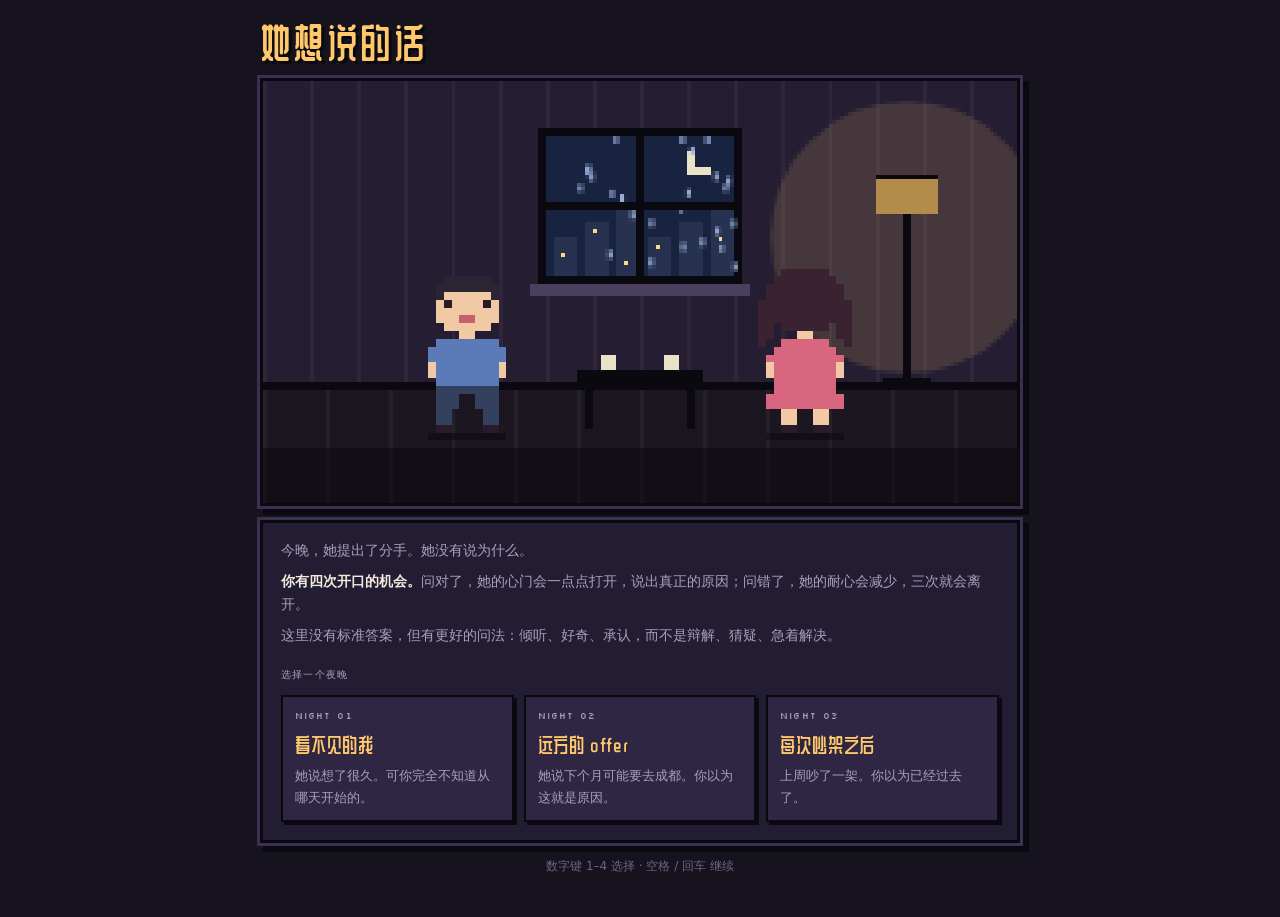
==== commit e5528851: "Split index.html into style.css, story.js and game.js Co-Authored-By: Claude Opus 5.5 <noreply@anthr" ====
--- a/index.html
+++ b/index.html
@@ -6,123 +6,7 @@
 <title>她想说的话</title>
 <link rel="preconnect" href="https://fonts.googleapis.com">
 <link rel="stylesheet" href="https://fonts.googleapis.com/css2?family=Silkscreen:wght@400;700&family=ZCOOL+QingKe+HuangYou&display=swap">
-<style>
-*,*::before,*::after{box-sizing:border-box}
-body{margin:0}
-:root{padding-top:env(safe-area-inset-top,0px);padding-bottom:env(safe-area-inset-bottom,0px)}
-[hidden]{display:none!important}
-/* Layout: one column "game cabinet" — pixel room on top, dialogue box below, like a handheld RPG at night. */
-:root{
-  --night:#16131f;      /* page ground */
-  --panel:#231d33;      /* dialogue box */
-  --ink:#f3e9dc;        /* text */
-  --dim:#a99fbd;        /* secondary text */
-  --lamp:#ffc96b;       /* warm accent: openness */
-  --rose:#ff7a93;       /* heart / patience */
-  --cold:#7aa7ff;       /* good-tag */
-  --bad:#ff8a5c;        /* bad-tag */
-  --edge:#0b0910;       /* pixel border */
-  --f-pixel:"Silkscreen", ui-monospace, monospace;
-  --f-title:"ZCOOL QingKe HuangYou", "PingFang SC", "Hiragino Sans GB", "Microsoft YaHei", sans-serif;
-  --f-body:"PingFang SC","Hiragino Sans GB","Microsoft YaHei","Noto Sans SC",system-ui,sans-serif;
-  color-scheme:dark;
-}
-html,body{background:var(--night);color:var(--ink)}
-body{font-family:var(--f-body);font-size:15px;line-height:1.65;
-  padding-left:max(16px,env(safe-area-inset-left,0px));padding-right:max(16px,env(safe-area-inset-right,0px));padding-block:20px 40px}
-.wrap{max-width:760px;margin:0 auto;display:flex;flex-direction:column;gap:14px}
-header{display:flex;align-items:baseline;justify-content:space-between;gap:12px;flex-wrap:wrap}
-h1{font-family:var(--f-title);font-weight:400;font-size:clamp(28px,6vw,40px);letter-spacing:.06em;margin:0;line-height:1.1;color:var(--lamp);text-shadow:3px 3px 0 var(--edge)}
-.sub{font-family:var(--f-pixel);font-size:11px;letter-spacing:.12em;color:var(--dim);text-transform:uppercase}
-
-.px{border:3px solid var(--edge);box-shadow:0 0 0 3px #3a3052, 6px 6px 0 3px var(--edge)}
-.stage{position:relative;width:100%;aspect-ratio:16/9;max-width:100%;background:#000}
-canvas{display:block;width:100%;height:100%;image-rendering:pixelated;image-rendering:crisp-edges}
-.hud{position:absolute;inset:8px 8px auto 8px;display:flex;justify-content:space-between;gap:8px;pointer-events:none;flex-wrap:wrap}
-.chip{background:rgba(11,9,16,.78);border:2px solid var(--edge);padding:4px 8px;display:flex;align-items:center;gap:8px;font-family:var(--f-pixel);font-size:10px;letter-spacing:.08em}
-.chip b{font-family:var(--f-body);font-size:12px;font-weight:600;letter-spacing:0}
-.bar{display:flex;gap:2px}
-.bar i{width:7px;height:10px;background:#3a3052;display:block}
-.bar i.on{background:var(--lamp)}
-.hearts{display:flex;gap:3px;font-size:13px;line-height:1}
-.hearts span{color:var(--rose)}
-.hearts span.off{color:#4a3f5e}
-
-.clues{display:grid;grid-template-columns:repeat(3,1fr);gap:8px}
-.clue{background:var(--panel);border:2px dashed #4a3f5e;padding:6px 10px;font-size:13px;color:var(--dim);min-width:0;display:flex;gap:8px;align-items:center}
-.clue small{font-family:var(--f-pixel);font-size:9px;color:#6d6385;flex:none}
-.clue.on{border-style:solid;border-color:var(--lamp);color:var(--ink)}
-.clue.on small{color:var(--lamp)}
-.clue.flash{animation:flash .9s steps(3) 2}
-@keyframes flash{50%{background:#4a3b22}}
-
-.box{background:var(--panel);padding:16px 18px 18px;min-height:220px;display:flex;flex-direction:column;gap:12px}
-.speaker{font-family:var(--f-title);font-size:18px;color:var(--lamp);letter-spacing:.08em;display:flex;align-items:center;gap:10px}
-.speaker.me{color:var(--cold)}
-.speaker em{font-style:normal;font-family:var(--f-pixel);font-size:9px;color:var(--dim);letter-spacing:.12em}
-.line{font-size:17px;line-height:1.75;min-height:3.5em;text-wrap:pretty}
-.line .cursor{display:inline-block;width:.5em;height:1em;background:var(--ink);vertical-align:-2px;margin-left:2px;animation:blink 1s steps(2) infinite}
-@keyframes blink{50%{opacity:0}}
-.opts{display:grid;gap:8px}
-button{font:inherit;color:inherit;cursor:pointer}
-.opt{text-align:left;background:#2e2643;border:2px solid var(--edge);box-shadow:3px 3px 0 var(--edge);padding:10px 12px;display:flex;gap:10px;align-items:flex-start;font-size:15px;line-height:1.55;transition:transform .05s}
-.opt:hover,.opt:focus-visible{background:#3b3157;outline:none;border-color:var(--lamp)}
-.opt:active{transform:translate(2px,2px);box-shadow:1px 1px 0 var(--edge)}
-.opt kbd{font-family:var(--f-pixel);font-size:10px;background:var(--edge);color:var(--lamp);padding:2px 6px;flex:none;margin-top:2px}
-.opt span{min-width:0}
-.note{border-left:4px solid var(--cold);background:#1b1628;padding:10px 12px;display:flex;flex-direction:column;gap:4px}
-.note.bad{border-color:var(--bad)}
-.note.mid{border-color:var(--lamp)}
-.note .tag{font-family:var(--f-pixel);font-size:10px;letter-spacing:.1em;display:flex;gap:10px;flex-wrap:wrap;align-items:center}
-.note .tag b{font-family:var(--f-body);font-size:13px;letter-spacing:0}
-.note p{margin:0;font-size:14px;color:var(--dim)}
-.row{display:flex;gap:10px;flex-wrap:wrap;justify-content:flex-end}
-.go{background:var(--lamp);color:var(--edge);border:2px solid var(--edge);box-shadow:3px 3px 0 var(--edge);padding:8px 16px;font-weight:700;font-size:14px}
-.go.ghost{background:transparent;color:var(--ink)}
-.go:focus-visible{outline:2px solid var(--ink);outline-offset:2px}
-.go:active{transform:translate(2px,2px);box-shadow:1px 1px 0 var(--edge)}
-
-.intro p{margin:0 0 8px;color:var(--dim);font-size:14px}
-.intro p strong{color:var(--ink);font-weight:600}
-.chapters{display:grid;grid-template-columns:repeat(3,1fr);gap:10px}
-.chap{text-align:left;background:#2e2643;border:2px solid var(--edge);box-shadow:3px 3px 0 var(--edge);padding:12px;display:flex;flex-direction:column;gap:4px;min-width:0}
-.chap:hover,.chap:focus-visible{border-color:var(--lamp);outline:none;background:#3b3157}
-.chap small{font-family:var(--f-pixel);font-size:9px;color:var(--dim);letter-spacing:.12em}
-.chap strong{font-family:var(--f-title);font-weight:400;font-size:20px;color:var(--lamp);letter-spacing:.04em}
-.chap span{font-size:13px;color:var(--dim)}
-.chap .done{font-family:var(--f-pixel);font-size:9px;color:var(--cold)}
-
-.end h2{font-family:var(--f-title);font-weight:400;font-size:28px;margin:0;color:var(--lamp);letter-spacing:.06em}
-.end .quote{font-size:16px;margin:0;border-left:4px solid var(--lamp);padding-left:12px}
-.recap{list-style:none;margin:0;padding:0;display:grid;gap:6px}
-.recap li{display:grid;grid-template-columns:auto 1fr;gap:10px;font-size:13px;align-items:start}
-.recap li i{font-style:normal;font-family:var(--f-pixel);font-size:9px;padding:2px 6px;border:2px solid var(--edge);white-space:nowrap}
-.recap li i.g{background:var(--cold);color:var(--edge)}
-.recap li i.m{background:var(--lamp);color:var(--edge)}
-.recap li i.b{background:var(--bad);color:var(--edge)}
-.recap li span{color:var(--dim);min-width:0}
-.tip{background:#1b1628;padding:12px;border:2px solid #4a3f5e}
-.tip small{font-family:var(--f-pixel);font-size:9px;color:var(--lamp);letter-spacing:.12em}
-.tip p{margin:4px 0 0}
-.label{font-family:var(--f-pixel);font-size:10px;letter-spacing:.12em;color:var(--dim)}
-footer{font-size:12px;color:#6d6385;text-align:center}
-@media (max-width:560px){
-  .chapters,.clues{grid-template-columns:1fr}
-  .line{font-size:16px}
-  .hud .chip{font-size:9px;padding:3px 6px}
-}
-@media (prefers-reduced-motion:reduce){*{animation:none!important;transition:none!important}}
-.nav{display:flex;gap:10px;align-items:center;flex-wrap:wrap}
-.menu{font-family:var(--f-pixel);font-size:11px;letter-spacing:.1em;background:#2e2643;color:var(--ink);border:2px solid var(--edge);box-shadow:2px 2px 0 var(--edge);padding:4px 10px;cursor:pointer}
-.menu:hover,.menu:focus-visible{border-color:var(--lamp);color:var(--lamp);outline:none}
-.nav a{font-family:var(--f-pixel);font-size:11px;letter-spacing:.1em;color:var(--dim);text-decoration:none}
-.nav a:hover,.nav a:focus-visible{color:var(--lamp)}
-.tab{font-family:var(--f-title);font-weight:400;font-size:clamp(26px,6vw,40px);letter-spacing:.06em;line-height:1.1;color:#6d6385;text-decoration:none}
-.tab:hover,.tab:focus-visible{color:var(--lamp);outline:none}
-.tab.on{color:var(--lamp);text-shadow:3px 3px 0 var(--edge)}
-.tools{display:flex;justify-content:flex-end}
-.tools:has(> [hidden]){display:none}
-</style>
+<link rel="stylesheet" href="style.css">
 </head>
 <body>
 
@@ -149,408 +33,7 @@
   <footer>数字键 1–4 选择 · 空格 / 回车 继续</footer>
 </div>
 
-<script>
-// ---------- content ----------
-// d: 心门变化  h: 耐心变化  k: g 好 / m 一般 / b 不好
-const STORIES = [
-{
-  id:'a', name:'看不见的我', blurb:'她说想了很久。可你完全不知道从哪天开始的。',
-  intro:'我们分手吧。我想了很久了。',
-  clues:['她最近很少跟你分享生活了','上个月她升职那天，你没抬头','她觉得自己在你这里是透明的'],
-  rounds:[
-    {opts:[
-      {t:'你想了很久……这段时间你一个人扛着这些，一定很难受吧？',r:'……嗯。挺难受的。',d:15,h:0,k:'g',tag:'共情',n:'先接住她的情绪，再谈原因。她需要先感觉到"被看见"。'},
-      {t:'为什么？我做错什么了？你直接说。',r:'你看，又要我给你列清单。',d:-5,h:0,k:'m',tag:'急着追问',n:'"直接说"把压力全推给对方，听起来更像审问，不像关心。'},
-      {t:'是不是有别人了？',r:'……你到现在都觉得问题在我这里。',d:-15,h:-1,k:'b',tag:'猜疑',n:'第一反应是怀疑对方，等于告诉她：你的痛苦不重要，我只关心我有没有被背叛。'},
-      {t:'好好的怎么突然这样，别闹了，明天还要上班呢。',r:'我没有在闹。',d:-10,h:-1,k:'b',tag:'轻视',n:'"别闹了"否定了她认真思考过的决定。'}
-    ]},
-    {her:'我不知道从哪里说起。说了你可能也不懂。',opts:[
-      {t:'没关系，从哪里开始都行。我不打断你，就听着。',r:'……那我试试。',d:15,h:0,k:'g',tag:'倾听',n:'给对方安全感：你不会打断、不会反驳。很多话只在这种时候才说得出口。'},
-      {t:'你不说我怎么懂？',r:'我说过的。很多次。',d:-10,h:-1,k:'b',tag:'指责',n:'这句话把"不懂"的责任推回给了她。'},
-      {t:'那你想好了再说。我先去打会儿游戏，冷静一下。',r:'……好。你去吧。',d:-15,h:-1,k:'b',tag:'回避',n:'在她最需要你在场的时候离开，恰好重演了问题本身。'},
-      {t:'是不是因为我最近太忙了？',r:'忙……也不全是。',d:5,h:0,k:'m',tag:'封闭式猜测',n:'有在反思是好的。但"是不是"只能换来是或否，开放式提问会让她说得更多。'}
-    ]},
-    {her:'上个月我升职了。你记得那天你说了什么吗？',opts:[
-      {t:'……我不太记得了。你愿意告诉我吗？我想知道那天你的感受。',r:'你在打游戏，头都没抬，说了句"嗯，不错"。我买的蛋糕放冰箱里，第二天扔了。',d:15,h:0,k:'g',tag:'诚实 + 好奇',n:'承认自己不记得，比编一个答案更诚实。接着去问"感受"，而不是问"事实"。'},
-      {t:'我当然记得，我说恭喜你啊！',r:'你说的是"嗯，不错"。眼睛都没离开屏幕。',d:-10,h:-1,k:'b',tag:'找补',n:'急着证明自己没错，会让她觉得你在乎的是"不被指责"，不是她。'},
-      {t:'这都一个月前的事了，你怎么还记着。',r:'对你来说是一件小事。',d:-15,h:-1,k:'b',tag:'轻视',n:'她记得，说明它对她很重要。说"还记着"等于说她小题大做。'},
-      {t:'那天……我是不是让你很失望？',r:'失望……算是吧。那天我买了蛋糕，你在打游戏。',d:12,h:0,k:'g',tag:'承认',n:'主动承认可能伤害了她，能让她放下一部分防备。'}
-    ]},
-    {her:'不只是那一次。现在跟你说话，我经常觉得像在对着空气。',opts:[
-      {t:'像对着空气……那一定很孤单。你从什么时候开始这样觉得的？',r:'大概半年前吧。后来我就不怎么跟你分享了，反正你也不会抬头。',d:15,h:0,k:'g',tag:'复述 + 好奇',n:'复述她的原话，说明你真的听进去了；再问"从什么时候"，邀请她讲下去。'},
-      {t:'我工作压力也很大啊，回家就想放松一下。',r:'嗯。你的累总是比我的重要。',d:-10,h:-1,k:'b',tag:'自我中心',n:'你的压力是真的，但现在把它拿出来，就成了比较谁更委屈。'},
-      {t:'那我以后少玩点游戏就是了。',r:'这不是游戏的问题。',d:3,h:0,k:'m',tag:'急着解决',n:'马上给方案，跳过了她的感受。她会觉得自己被"打包处理"了。'},
-      {t:'你也可以直接叫我啊，你不说我怎么知道。',r:'我叫过。你说"等这把打完"。',d:-10,h:-1,k:'b',tag:'推卸',n:'把"没注意到"变成"她没说清楚"，她只会更累。'}
-    ]}
-  ],
-  reveal:'我不是要你多浪漫。我只是希望我开心或者难过的时候，你会抬头看我一眼。这半年，我觉得自己在你这里是透明的。我不想一直透明下去。',
-  partial:'……我只是觉得，我们之间好像没什么话了。今天就先这样吧。',
-  closed:'算了。我没力气解释了。',
-  finals:[
-    {t:'谢谢你告诉我。这半年是我没看见你，让你一个人孤单。以后你说话的时候，我会放下手机看着你。这周六，能让我补上那个蛋糕吗？我想听你讲讲升职以后的事。',r:'……那你要认真听哦。我有好多话攒着没说。',k:'g',end:'good'},
-    {t:'我保证以后全都改，再给我一次机会好不好？',r:'"保证"我听过。你做给我看吧。',k:'m',end:'mid'},
-    {t:'可你也没告诉我你这么难受啊。',r:'你看，又是这样。',k:'b',end:'bad'}
-  ],
-  tip:'下次见面，放下手机，看着对方问一句："今天过得怎么样？我想听。"'
-},
-{
-  id:'b', name:'远方的 offer', blurb:'她说下个月可能要去成都。你以为这就是原因。',
-  intro:'我们分手吧。下个月我可能要去成都了。',
-  clues:['她拿到了一个等了两年的机会','她不敢告诉你','她怕你的以后里没有她'],
-  rounds:[
-    {opts:[
-      {t:'成都？……这件事你一定考虑了很久。你愿意跟我说说吗？',r:'……嗯。我可以说。',d:15,h:0,k:'g',tag:'好奇',n:'先对她的决定感兴趣，而不是先对结果下判断。'},
-      {t:'去成都？那我怎么办？',r:'你看，你第一反应是你自己。',d:-10,h:-1,k:'b',tag:'自我中心',n:'你的不安是真的，但她此刻需要的是被问一句"你怎么想"。'},
-      {t:'就因为一份工作就分手？异地又不是不行。',r:'你根本不知道这份工作对我意味着什么。',d:-10,h:-1,k:'b',tag:'轻视',n:'"就因为"把她的重要决定说成了小事。'},
-      {t:'什么时候的事？你怎么现在才说？',r:'我提过的。你不记得而已。',d:-3,h:0,k:'m',tag:'带刺的追问',n:'问时间没问题，但"怎么现在才说"里带着责怪。'}
-    ]},
-    {her:'是一个我等了两年的机会。三月份面试的。',opts:[
-      {t:'两年……这对你来说一定很重要。拿到它的时候，你开心吗？',r:'开心。开心得在地铁上哭了。',d:15,h:0,k:'g',tag:'共情',n:'先分享她的喜悦。哪怕结果对你不利，她的成就仍然值得被庆祝。'},
-      {t:'三月份？你瞒了我半年？',r:'……我就知道你会这么说。',d:-15,h:-1,k:'b',tag:'指责',n:'"瞒"这个字把她放在了被告席上。'},
-      {t:'那恭喜你。看来你早就想好了。',r:'你非要这样说话吗？',d:-8,h:-1,k:'b',tag:'赌气',n:'阴阳怪气的祝福会关上她刚刚打开的门。'},
-      {t:'我记得你说过想换个平台，没想到是外地。',r:'我说过很多次。每次你都说"到时候再说"。',d:7,h:0,k:'m',tag:'回忆',n:'记得她说过的话是加分项。但别停在"没想到"，再往前问一步。'}
-    ]},
-    {her:'我当然开心。可是我不敢告诉你。',opts:[
-      {t:'不敢……是我让你觉得，说出来会有什么后果吗？',r:'我怕你让我别去。更怕你根本无所谓。',d:15,h:0,k:'g',tag:'好奇 + 承担',n:'把"不敢"当成关于你们关系的信号去问，而不是当成她的问题。'},
-      {t:'有什么不敢的，我又不会拦你。',r:'那你会跟我去吗？……你看，你答不出来。',d:-10,h:-1,k:'b',tag:'否认感受',n:'"有什么不敢的"等于告诉她：你的害怕是多余的。'},
-      {t:'你是不是早就想离开我了？',r:'……如果我想离开，还会站在这里跟你说吗？',d:-15,h:-1,k:'b',tag:'猜疑',n:'把她的犹豫解读成背叛，会让她后悔开口。'},
-      {t:'嗯，我能理解。',r:'你理解什么呢？',d:3,h:0,k:'m',tag:'空泛共情',n:'没有内容的"我理解"，听起来像在应付。说出你理解到的具体东西。'}
-    ]},
-    {her:'每次我说到以后，你都说"到时候再说"。',opts:[
-      {t:'我好像一直在回避谈以后。你每次听到"到时候再说"，是什么感觉？',r:'像是我的以后里有你，你的以后里没有我。',d:15,h:0,k:'g',tag:'承担 + 好奇',n:'先认下自己的模式，再问它在她那里留下了什么。'},
-      {t:'我那是不想给你压力。',r:'可是你不说，我压力更大。',d:-10,h:-1,k:'b',tag:'辩解',n:'动机也许是好的，但此刻解释动机，会盖过她的感受。'},
-      {t:'那现在就说！你到底想怎么样？',r:'……我不想在你这样的语气里说。',d:-10,h:-1,k:'b',tag:'急躁',n:'逼问会让对方本能地关门。'},
-      {t:'以后的事本来就很难说嘛。',r:'嗯。所以我先替你说了。',d:-8,h:-1,k:'b',tag:'回避',n:'这正是她最怕听到的那句话的变体。'}
-    ]}
-  ],
-  reveal:'我不是因为成都才要分手。我是怕我开口问"你愿不愿意一起想办法"，你又会说"到时候再说"。与其那样被拒绝，不如我先走。',
-  partial:'……其实也不全是因为工作。算了，等我想清楚再说吧。',
-  closed:'就这样吧。我会自己处理好。',
-  finals:[
-    {t:'我不想再说"到时候再说"了。成都对你很重要，你对我也很重要。今晚我们就坐下来，把异地、搬家、我的工作，一样一样摊开谈，好吗？',r:'……好。我其实早就列了一张表，一直不敢拿出来。',k:'g',end:'good'},
-    {t:'我支持你去。不管结果怎样，我都尊重你的决定。',r:'谢谢。可我想要的不只是"尊重"……我想要你在里面。',k:'m',end:'mid'},
-    {t:'如果你真的爱我，就不会想走。',r:'如果你真的爱我，就不会让我选。',k:'b',end:'bad'}
-  ],
-  tip:'下次对方说到"以后"，把"到时候再说"换成："你是怎么想的？我们一起看看。"'
-},
-{
-  id:'c', name:'每次吵架之后', blurb:'上周吵了一架。你以为已经过去了。',
-  intro:'我们分手吧。这次我是认真的。',
-  clues:['那次吵架之后，冷战了三天','每次都是她先低头','她怕的是吵完以后你消失'],
-  rounds:[
-    {opts:[
-      {t:'我听到了，你是认真的。我想好好听你说，可以吗？',r:'……你能听完再说话吗？',d:15,h:0,k:'g',tag:'认真对待',n:'先确认"我听到了"，告诉她这次你不会把它当气话。'},
-      {t:'又来了，每次吵架都说分手。',r:'这次不是吵架。',d:-15,h:-1,k:'b',tag:'轻视',n:'"又来了"把她的认真打成了情绪化。'},
-      {t:'……（沉默）',r:'你看，又是这样。不说话。',d:-10,h:-1,k:'b',tag:'冷处理',n:'沉默在你那里也许是"在想"，在她那里是"你又走了"。'},
-      {t:'是因为上周的事吗？我已经不生气了。',r:'你不生气了。那我呢？',d:3,h:0,k:'m',tag:'自我视角',n:'你不生气了，不代表事情结束了。她的感受还没被问过。'}
-    ]},
-    {her:'上周吵完之后，你三天没跟我说话。',opts:[
-      {t:'三天……那三天你是怎么过的？',r:'我每天都在想要不要先给你发消息。最后还是我发的。',d:15,h:0,k:'g',tag:'好奇',n:'问她在那段时间里的经历，而不是解释你为什么沉默。'},
-      {t:'我那是需要冷静，不是不理你。',r:'我知道你需要冷静。可是没人告诉我你什么时候回来。',d:-8,h:-1,k:'b',tag:'辩解',n:'需要冷静没有错，错在没有告诉她。现在解释，太晚也太早。'},
-      {t:'你不也没找我吗？',r:'我找了。第三天晚上，我先发的。每次都是我先。',d:-15,h:-1,k:'b',tag:'指责',n:'在记错事实的前提下反问，伤害加倍。'},
-      {t:'对不起，我不该冷战。',r:'"对不起"我听过很多次了。',d:7,h:0,k:'m',tag:'笼统道歉',n:'道歉是对的，但笼统的道歉很难让人相信。具体说出你看到了什么。'}
-    ]},
-    {her:'每次都是我先低头。我好累。',opts:[
-      {t:'每次都是你先迈出那一步……这么久，你一定攒了很多委屈。',r:'……嗯。我都不知道该跟谁说。',d:15,h:0,k:'g',tag:'承认',n:'说出她付出的具体代价，她会知道你终于看见了。'},
-      {t:'那是因为你脾气急，我反应慢。',r:'所以你慢，就该我来补？',d:-10,h:-1,k:'b',tag:'合理化',n:'用性格差异解释，会让问题看起来"没办法改"。'},
-      {t:'那下次我先低头，行了吧。',r:'"行了吧"。',d:-8,h:-1,k:'b',tag:'赌气',n:'结尾那三个字，把让步变成了施舍。'},
-      {t:'你累的时候，最希望我做些什么？',r:'哪怕说一句"我现在很乱，晚点我们再谈"。别让我一个人猜。',d:12,h:0,k:'g',tag:'问需求',n:'直接问她需要什么，比你自己猜要准得多。'}
-    ]},
-    {her:'那天吵架，其实也不只是因为你妈说的那句话。',opts:[
-      {t:'那还有什么？我想知道你真正在意的是什么。',r:'……是你那时候的样子。',d:15,h:0,k:'g',tag:'深入',n:'表面的争吵下面通常还有一层。邀请她说出那一层。'},
-      {t:'我妈说话就那样，你别往心里去。',r:'你每次都这么说。',d:-15,h:-1,k:'b',tag:'否定感受',n:'"别往心里去"等于让她独自消化被冒犯的感觉。'},
-      {t:'我当时也很为难啊，夹在中间。',r:'我知道你为难。可你为难的时候，就不站在我这边，也不跟我说话。',d:-3,h:0,k:'m',tag:'自我视角',n:'你的为难是真的，但现在先说它，会显得比她的委屈更重要。'},
-      {t:'那件事我们能不能别再提了？',r:'不提，它就一直在那里。',d:-10,h:-1,k:'b',tag:'回避',n:'回避一个话题，正是冷战的另一种形式。'}
-    ]}
-  ],
-  reveal:'你妈说我"不懂事"的时候，你一句话都没说。后来你也不跟我说话。那一刻我觉得，在那个家里我是一个人。我不怕吵架，我怕的是吵完以后你消失。',
-  partial:'……我只是太累了。我们先分开一段时间吧。',
-  closed:'说了也没用。你还是会不说话。',
-  finals:[
-    {t:'那天你被那样说，我沉默了，后来又消失了三天，让你一个人扛。对不起。以后我难受的时候，会告诉你"我需要一点时间，但我会回来"。我妈那边，我会自己去说清楚。',r:'……那你这次，要说到做到。',k:'g',end:'good'},
-    {t:'我以后不冷战了，好不好？',r:'那下次吵架的时候，我们再看吧。',k:'m',end:'mid'},
-    {t:'你是非要我在你和我妈之间选一个吗？',r:'我从来没让你选。我只是想你站在我旁边。',k:'b',end:'bad'}
-  ],
-  tip:'下次需要冷静时，说一句："我现在有点乱，给我一小时，我会回来找你。"'
-}];
-
-const ENDINGS = {
-  good:{title:'重新认识',sub:'她没有走。你们决定再试一次，这次用说的。'},
-  mid:{title:'再看看吧',sub:'她留下了，但还在等你做给她看。'},
-  bad:{title:'她还是走了',sub:'她听到了你的回答，也听懂了。'},
-  partial:{title:'半句真话',sub:'她开了一道缝，又合上了。原因还没说完。'},
-  closed:{title:'没说出口',sub:'她把原因带走了。你永远不知道是什么。'},
-  leave:{title:'她拎起包走了',sub:'耐心用完了。有些话，问错几次就再也问不到。'}
-};
-const REVEAL_AT = 70, PARTIAL_AT = 40, CLUE_AT = [40,55,70];
-
-// ---------- state ----------
-let S = {screen:'title', sid:null, round:0, open:20, hearts:3, log:[], clues:0, done:{}, step:'ask', last:null, end:null};
-let emote = null, emoteT = 0;
-const $ = id => document.getElementById(id);
-const box = $('box');
-const story = () => STORIES.find(s => s.id === S.sid);
-const reduce = matchMedia('(prefers-reduced-motion: reduce)').matches;
-
-// ---------- typewriter ----------
-let typing = null;
-function type(el, text, done){
-  if (typing) clearInterval(typing.iv);
-  if (reduce){ el.textContent = text; done && done(); return; }
-  let i = 0; el.textContent = '';
-  const cur = document.createElement('span'); cur.className = 'cursor';
-  typing = {finish(){ clearInterval(this.iv); el.textContent = text; typing = null; done && done(); }};
-  typing.iv = setInterval(() => {
-    i++; el.textContent = text.slice(0, i); el.appendChild(cur);
-    if (i >= text.length) typing.finish();
-  }, 38);
-}
-
-function shuffle(a){ a = a.slice(); for (let i=a.length-1;i>0;i--){ const j=Math.random()*(i+1)|0; [a[i],a[j]]=[a[j],a[i]]; } return a; }
-function esc(s){ return s.replace(/[&<>"]/g, c => ({'&':'&amp;','<':'&lt;','>':'&gt;','"':'&quot;'}[c])); }
-
-// ---------- HUD ----------
-function hud(){
-  $('menuBtn').hidden = S.screen === 'title';
-  const on = S.screen === 'play';
-  $('hud').hidden = !on; $('clues').hidden = !on;
-  if (!on) return;
-  const n = Math.round(S.open / 10);
-  $('bar').innerHTML = Array.from({length:10}, (_, i) => `<i class="${i < n ? 'on' : ''}"></i>`).join('');
-  $('hearts').innerHTML = [0,1,2].map(i => `<span class="${i < S.hearts ? '' : 'off'}">♥</span>`).join('');
-  const st = story();
-  $('rnd').textContent = S.round < st.rounds.length ? `${S.round+1}/${st.rounds.length}` : 'FINAL';
-  $('clues').innerHTML = st.clues.map((c, i) => `<div class="clue ${i < S.clues ? 'on' : ''}" id="clue${i}"><small>#${i+1}</small><span>${i < S.clues ? esc(c) : '心门 ' + CLUE_AT[i] + ' 解锁'}</span></div>`).join('');
-}
-
-// ---------- screens ----------
-function title(){
-  S.screen = 'title'; hud();
-  box.innerHTML = `
-    <div class="intro">
-      <p>今晚，她提出了分手。她没有说为什么。</p>
-      <p><strong>你有四次开口的机会。</strong>问对了，她的心门会一点点打开，说出真正的原因；问错了，她的耐心会减少，三次就会离开。</p>
-      <p>这里没有标准答案，但有更好的问法：倾听、好奇、承认，而不是辩解、猜疑、急着解决。</p>
-    </div>
-    <div class="label">选择一个夜晚</div>
-    <div class="chapters">${STORIES.map((s, i) => `
-      <button class="chap" data-s="${s.id}">
-        <small>NIGHT 0${i+1}</small>
-        <strong>${esc(s.name)}</strong>
-        <span>${esc(s.blurb)}</span>
-        ${S.done[s.id] ? `<span class="done">CLEARED · ${esc(ENDINGS[S.done[s.id]].title)}</span>` : ''}
-      </button>`).join('')}
-    </div>`;
-  box.querySelectorAll('.chap').forEach(b => b.onclick = () => start(b.dataset.s));
-}
-
-function start(id){
-  Object.assign(S, {screen:'play', sid:id, round:0, open:20, hearts:3, log:[], clues:0, step:'ask', last:null, end:null});
-  hud(); ask();
-}
-
-function speaker(who, sub){
-  return `<div class="speaker ${who === '你' ? 'me' : ''}">${who}${sub ? `<em>${sub}</em>` : ''}</div>`;
-}
-
-function ask(){
-  S.step = 'ask'; hud();
-  const st = story(), r = st.rounds[S.round];
-  const line = S.round === 0 ? st.intro : r.her;
-  box.innerHTML = speaker('她') + `<div class="line" id="line"></div><div class="opts" id="opts" hidden></div>`;
-  const opts = shuffle(r.opts);
-  $('opts').innerHTML = opts.map((o, i) => `<button class="opt" data-i="${r.opts.indexOf(o)}"><kbd>${i+1}</kbd><span>${esc(o.t)}</span></button>`).join('');
-  $('opts').querySelectorAll('.opt').forEach(b => b.onclick = () => pick(+b.dataset.i));
-  type($('line'), line, () => { $('opts').hidden = false; });
-}
-
-function pick(i){
-  const st = story(), o = st.rounds[S.round].opts[i];
-  S.open = Math.max(0, Math.min(100, S.open + o.d));
-  S.hearts = Math.max(0, S.hearts + o.h);
-  S.log.push({t:o.t, k:o.k, tag:o.tag});
-  S.last = o;
-  emote = o.k === 'g' ? 'heart' : o.k === 'm' ? 'dots' : 'cloud'; emoteT = 0;
-  const before = S.clues;
-  while (S.clues < 3 && S.open >= CLUE_AT[S.clues]) S.clues++;
-  S.step = 'reply'; hud();
-  for (let c = before; c < S.clues; c++) $('clue'+c)?.classList.add('flash');
-  showReply(o);
-}
-
-function showReply(o){
-  const sign = o.d > 0 ? '+' + o.d : o.d;
-  const cls = o.k === 'g' ? '' : o.k === 'm' ? 'mid' : 'bad';
-  box.innerHTML = speaker('你') + `<div class="line" style="color:var(--dim);min-height:0;font-size:15px">${esc(o.t)}</div>`
-    + speaker('她') + `<div class="line" id="line"></div>
-    <div id="after" hidden>
-      <div class="note ${cls}">
-        <div class="tag">${o.k === 'g' ? 'GOOD' : o.k === 'm' ? 'OK' : 'OUCH'} · <b>${esc(o.tag)}</b> · 心门 ${sign}${o.h ? ' · 耐心 ' + o.h : ''}</div>
-        <p>${esc(o.n)}</p>
-      </div>
-      <div class="row" style="margin-top:12px"><button class="go" id="next">继续 ▶</button></div>
-    </div>`;
-  type($('line'), o.r, () => { $('after').hidden = false; $('next').focus({preventScroll:true}); $('next').onclick = next; });
-}
-
-function next(){
-  const st = story();
-  if (S.hearts <= 0) return ending('leave', '……我先走了。');
-  S.round++;
-  if (S.round < st.rounds.length) return ask();
-  hud();
-  if (S.open >= REVEAL_AT) return reveal();
-  if (S.open >= PARTIAL_AT) return ending('partial', st.partial);
-  ending('closed', st.closed);
-}
-
-function reveal(){
-  S.step = 'reveal';
-  const st = story();
-  emote = 'heart'; emoteT = 0;
-  box.innerHTML = speaker('她', 'THE REASON') + `<div class="line" id="line"></div>
-    <div id="after" hidden><div class="label" style="margin-bottom:8px">她终于说出来了。你怎么回应？</div><div class="opts" id="opts"></div></div>`;
-  const opts = shuffle(st.finals);
-  $('opts').innerHTML = opts.map((o, i) => `<button class="opt" data-i="${st.finals.indexOf(o)}"><kbd>${i+1}</kbd><span>${esc(o.t)}</span></button>`).join('');
-  $('opts').querySelectorAll('.opt').forEach(b => b.onclick = () => {
-    const f = st.finals[+b.dataset.i];
-    S.log.push({t:f.t, k:f.k, tag:'最后的回应'});
-    ending(f.end, f.r);
-  });
-  type($('line'), st.reveal, () => { $('after').hidden = false; });
-}
-
-function ending(kind, line){
-  const st = story(), e = ENDINGS[kind];
-  S.screen = 'end'; S.end = kind; S.step = 'end';
-  if (!S.done[st.id] || kind === 'good') S.done[st.id] = kind;
-  emote = kind === 'good' ? 'heart' : kind === 'mid' ? 'dots' : 'cloud'; emoteT = 0;
-  hud();
-  const good = S.log.filter(l => l.k === 'g').length;
-  box.innerHTML = `<div class="end" style="display:flex;flex-direction:column;gap:14px">
-    <div><div class="label">ENDING · ${esc(st.name)}</div><h2>${esc(e.title)}</h2><div style="color:var(--dim);font-size:14px">${esc(e.sub)}</div></div>
-    <p class="quote">她：${esc(line)}</p>
-    ${S.clues ? `<div><div class="label" style="margin-bottom:6px">你拼出的原因 ${S.clues}/3</div><div style="font-size:14px">${st.clues.slice(0, S.clues).map(esc).join(' → ')}</div></div>` : ''}
-    <div><div class="label" style="margin-bottom:8px">复盘 · 好的提问 ${good}/${S.log.length}</div>
-      <ul class="recap">${S.log.map(l => `<li><i class="${l.k === 'g' ? 'g' : l.k === 'm' ? 'm' : 'b'}">${esc(l.tag)}</i><span>${esc(l.t)}</span></li>`).join('')}</ul></div>
-    <div class="tip"><small>带回现实的一句话</small><p>${esc(st.tip)}</p></div>
-    <div class="row"><button class="go ghost" id="home">换一个夜晚</button><button class="go" id="again">重来这一晚</button></div>
-  </div>`;
-  $('home').onclick = title;
-  $('again').onclick = () => start(st.id);
-}
-
-// ---------- keyboard ----------
-addEventListener('keydown', e => {
-  if (typing && (e.key === ' ' || e.key === 'Enter')) { e.preventDefault(); typing.finish(); return; }
-  if (/^[1-4]$/.test(e.key)) { const b = box.querySelectorAll('.opt')[+e.key - 1]; if (b && !b.closest('[hidden]')) b.click(); }
-});
-box.addEventListener('click', e => { if (typing && e.target.closest('.line')) typing.finish(); });
-
-// ---------- pixel scene ----------
-const cv = $('cv'), g = cv.getContext('2d');
-const W = 192, H = 108;
-const HER = [
-  '...hhhhhh...','..hhhhhhhh..','.hhhhhhhhhh.','.hhsssssshh.','hhsesssseshh','hhspssssps hh'.replace(' ',''),
-  'hhsssmmssshh','hh.ssssss.hh','hh...ss...hh','h..dddddd..h','..dddddddd..','.dddddddddd.',
-  '.sddddddddds'.slice(0,12),'.sdddddddds.','..dddddddd..','..dddddddd..','.dddddddddd.','.dddddddddd.',
-  '...ss..ss...','...ss..ss...','...bb..bb...'
-];
-HER[12] = '.sdddddddds.';
-const HER_BACK = HER.map((row, y) => y >= 3 && y <= 8 ? row.replace(/[sepm]/g, (c, x) => (x > 2 && x < 9 && y === 8) ? 's' : 'h') : row);
-const HIM = [
-  '............','...HHHHHH...','..HHHHHHHH..','..HssssssH..','..sesssses..','..ssssssss..',
-  '..sssmmsss..','...ssssss...','.....ss.....','..cccccccc..','.cccccccccc.','.cccccccccc.',
-  '.sccccccccs.','.sccccccccs.','..cccccccc..','..pppppppp..','..ppp..ppp..','..ppp..ppp..',
-  '..pp....pp..','..pp....pp..','..bb....bb..'
-];
-const PAL = {h:'#3b2230',s:'#f2c9a5',e:'#2a1b2a',m:'#c4606e',p:'#f0a0a0',d:'#d9667f',b:'#2a1b2a',
-             H:'#2b2433',c:'#5a7bb8',P:'#33405e'};
-PAL.p = '#f0a0a0';
-function sprite(rows, x, y, pal, flip){
-  rows.forEach((row, ry) => [...row].forEach((ch, rx) => {
-    if (ch === '.') return;
-    const col = ch === 'p' && pal === 'him' ? PAL.P : PAL[ch];
-    if (!col) return;
-    g.fillStyle = col;
-    const px = flip ? x + (row.length - 1 - rx) * 2 : x + rx * 2;
-    g.fillRect(px, y + ry * 2, 2, 2);
-  }));
-}
-const drops = Array.from({length:26}, () => ({x:Math.random()*48, y:Math.random()*34, v:.8+Math.random()*.8}));
-const HEART = ['.##.##.','#######','#######','.#####.','..###..','...#...'];
-const CLOUD = ['..###..','.#####.','#######','.......','.#.#.#.','#.#.#..'];
-const DOTS  = ['.......','.......','#.#.#..','.......','.......','.......'];
-function icon(map, x, y, col){ g.fillStyle = col; map.forEach((r, j) => [...r].forEach((c, i) => { if (c === '#') g.fillRect(x+i, y+j, 1, 1); })); }
-function mix(a, b, t){ const p = s => [1,3,5].map(i => parseInt(s.substr(i,2),16)); const A=p(a),B=p(b); return `rgb(${A.map((v,i)=>Math.round(v+(B[i]-v)*t)).join(',')})`; }
-
-let t0 = 0, warmth = .2;
-function frame(ts){
-  const dt = Math.min(50, ts - t0); t0 = ts;
-  const target = S.screen === 'title' ? .35 : S.open / 100;
-  warmth += (target - warmth) * .03;
-  // wall & floor
-  g.fillStyle = mix('#1a1830', '#3a2a3a', warmth); g.fillRect(0, 0, W, H);
-  g.fillStyle = mix('#221f3a', '#46323f', warmth); for (let x = 0; x < W; x += 12) g.fillRect(x, 0, 1, 78);
-  g.fillStyle = mix('#14121f', '#2a1d22', warmth); g.fillRect(0, 78, W, 30);
-  g.fillStyle = mix('#1c1a2c', '#3a2a2c', warmth); for (let x = 0; x < W; x += 16) g.fillRect(x, 78, 1, 30);
-  g.fillStyle = '#0b0910'; g.fillRect(0, 77, W, 2);
-  // window
-  g.fillStyle = '#0b0910'; g.fillRect(70, 12, 52, 40);
-  g.fillStyle = '#18233f'; g.fillRect(72, 14, 48, 36);
-  g.fillStyle = '#e8e2c8'; g.fillRect(108, 18, 6, 6); g.fillStyle = '#18233f'; g.fillRect(110, 17, 5, 5);
-  g.fillStyle = '#26324f'; for (let i = 0; i < 6; i++) g.fillRect(74 + i*8, 40 - (i%3)*4, 6, 10 + (i%3)*4);
-  g.fillStyle = '#ffd98a'; [[76,44],[84,38],[92,46],[100,42],[116,40]].forEach(([x,y]) => g.fillRect(x, y, 1, 1));
-  g.fillStyle = '#9fb4e0';
-  drops.forEach(d => { d.y += d.v * dt / 16; if (d.y > 34) { d.y = 0; d.x = Math.random()*48; } g.fillRect(72 + d.x, 14 + d.y, 1, 2); });
-  g.fillStyle = '#0b0910'; g.fillRect(95, 14, 2, 36); g.fillRect(72, 31, 48, 2);
-  g.fillStyle = '#4a3f5e'; g.fillRect(68, 52, 56, 3);
-  // lamp + glow
-  const glow = .08 + warmth * .22 + Math.sin(ts/600) * .01;
-  g.fillStyle = `rgba(255,201,107,${glow})`; g.beginPath(); g.arc(164, 40, 30 + warmth*14, 0, Math.PI*2); g.fill();
-  g.fillStyle = '#0b0910'; g.fillRect(163, 34, 2, 44); g.fillRect(158, 76, 12, 2);
-  g.fillStyle = mix('#8a6a3a', '#ffc96b', warmth); g.fillRect(156, 24, 16, 10);
-  g.fillStyle = '#0b0910'; g.fillRect(156, 24, 16, 1);
-  // small table with two cups
-  g.fillStyle = '#0b0910'; g.fillRect(80, 74, 32, 3); g.fillRect(82, 77, 2, 12); g.fillRect(108, 77, 2, 12);
-  g.fillStyle = '#e8e2c8'; g.fillRect(86, 70, 4, 4); g.fillRect(102, 70, 4, 4);
-  // characters
-  const herX = 132 - Math.round(warmth * 18), baseY = 90 - 42;
-  const bob = Math.round(Math.sin(ts/700)) ;
-  sprite(HIM, 40, baseY + bob * 0, 'him');
-  const facing = S.screen === 'title' ? false : S.open >= 40 || S.end === 'good';
-  sprite(facing ? HER : HER_BACK, herX, baseY + (bob > 0 ? 1 : 0), 'her');
-  // shadows
-  g.fillStyle = 'rgba(0,0,0,.35)'; g.fillRect(42, 90, 20, 2); g.fillRect(herX + 2, 90, 20, 2);
-  // emote above her
-  if (emote){
-    emoteT += dt;
-    const y = baseY - 12 - Math.min(4, emoteT / 120);
-    const show = emoteT < 2600 || S.screen === 'end';
-    if (show){
-      g.fillStyle = '#f3e9dc'; g.fillRect(herX + 7, y - 1, 11, 9); g.fillRect(herX + 10, y + 8, 2, 2);
-      g.fillStyle = '#0b0910'; g.fillRect(herX + 7, y - 2, 11, 1); g.fillRect(herX + 7, y + 8, 11, 1); g.fillRect(herX + 6, y - 1, 1, 9); g.fillRect(herX + 18, y - 1, 1, 9);
-      if (emote === 'heart') icon(HEART, herX + 9, y + 1, '#ff7a93');
-      if (emote === 'cloud') icon(CLOUD, herX + 9, y + 1, '#5b6d94');
-      if (emote === 'dots') icon(DOTS, herX + 9, y + 1, '#2a1b2a');
-    }
-  }
-  // title vignette text
-  if (S.screen === 'title'){
-    g.fillStyle = 'rgba(11,9,16,.55)'; g.fillRect(0, 94, W, 14);
-  }
-  requestAnimationFrame(frame);
-}
-requestAnimationFrame(frame);
-
-// ---------- boot (keeps progress across live updates) ----------
-window.claude?.hot?.snapshot?.(() => ({done: S.done}));
-function boot(data){
-  if (data && data.done) S.done = data.done;
-  title();
-}
-window.claude?.hot?.ready ? window.claude.hot.ready(boot) : boot(window.claude?.hot?.data ?? {});
-$('menuBtn').onclick = () => { if (typing) { clearInterval(typing.iv); typing = null; } title(); };
-</script>
+<script src="story.js"></script>
+<script src="game.js"></script>
 </body>
 </html>
--- a/style.css
+++ b/style.css
@@ -0,0 +1,115 @@
+*,*::before,*::after{box-sizing:border-box}
+body{margin:0}
+:root{padding-top:env(safe-area-inset-top,0px);padding-bottom:env(safe-area-inset-bottom,0px)}
+[hidden]{display:none!important}
+/* Layout: one column "game cabinet" — pixel room on top, dialogue box below, like a handheld RPG at night. */
+:root{
+  --night:#16131f;      /* page ground */
+  --panel:#231d33;      /* dialogue box */
+  --ink:#f3e9dc;        /* text */
+  --dim:#a99fbd;        /* secondary text */
+  --lamp:#ffc96b;       /* warm accent: openness */
+  --rose:#ff7a93;       /* heart / patience */
+  --cold:#7aa7ff;       /* good-tag */
+  --bad:#ff8a5c;        /* bad-tag */
+  --edge:#0b0910;       /* pixel border */
+  --f-pixel:"Silkscreen", ui-monospace, monospace;
+  --f-title:"ZCOOL QingKe HuangYou", "PingFang SC", "Hiragino Sans GB", "Microsoft YaHei", sans-serif;
+  --f-body:"PingFang SC","Hiragino Sans GB","Microsoft YaHei","Noto Sans SC",system-ui,sans-serif;
+  color-scheme:dark;
+}
+html,body{background:var(--night);color:var(--ink)}
+body{font-family:var(--f-body);font-size:15px;line-height:1.65;
+  padding-left:max(16px,env(safe-area-inset-left,0px));padding-right:max(16px,env(safe-area-inset-right,0px));padding-block:20px 40px}
+.wrap{max-width:760px;margin:0 auto;display:flex;flex-direction:column;gap:14px}
+header{display:flex;align-items:baseline;justify-content:space-between;gap:12px;flex-wrap:wrap}
+h1{font-family:var(--f-title);font-weight:400;font-size:clamp(28px,6vw,40px);letter-spacing:.06em;margin:0;line-height:1.1;color:var(--lamp);text-shadow:3px 3px 0 var(--edge)}
+.sub{font-family:var(--f-pixel);font-size:11px;letter-spacing:.12em;color:var(--dim);text-transform:uppercase}
+
+.px{border:3px solid var(--edge);box-shadow:0 0 0 3px #3a3052, 6px 6px 0 3px var(--edge)}
+.stage{position:relative;width:100%;aspect-ratio:16/9;max-width:100%;background:#000}
+canvas{display:block;width:100%;height:100%;image-rendering:pixelated;image-rendering:crisp-edges}
+.hud{position:absolute;inset:8px 8px auto 8px;display:flex;justify-content:space-between;gap:8px;pointer-events:none;flex-wrap:wrap}
+.chip{background:rgba(11,9,16,.78);border:2px solid var(--edge);padding:4px 8px;display:flex;align-items:center;gap:8px;font-family:var(--f-pixel);font-size:10px;letter-spacing:.08em}
+.chip b{font-family:var(--f-body);font-size:12px;font-weight:600;letter-spacing:0}
+.bar{display:flex;gap:2px}
+.bar i{width:7px;height:10px;background:#3a3052;display:block}
+.bar i.on{background:var(--lamp)}
+.hearts{display:flex;gap:3px;font-size:13px;line-height:1}
+.hearts span{color:var(--rose)}
+.hearts span.off{color:#4a3f5e}
+
+.clues{display:grid;grid-template-columns:repeat(3,1fr);gap:8px}
+.clue{background:var(--panel);border:2px dashed #4a3f5e;padding:6px 10px;font-size:13px;color:var(--dim);min-width:0;display:flex;gap:8px;align-items:center}
+.clue small{font-family:var(--f-pixel);font-size:9px;color:#6d6385;flex:none}
+.clue.on{border-style:solid;border-color:var(--lamp);color:var(--ink)}
+.clue.on small{color:var(--lamp)}
+.clue.flash{animation:flash .9s steps(3) 2}
+@keyframes flash{50%{background:#4a3b22}}
+
+.box{background:var(--panel);padding:16px 18px 18px;min-height:220px;display:flex;flex-direction:column;gap:12px}
+.speaker{font-family:var(--f-title);font-size:18px;color:var(--lamp);letter-spacing:.08em;display:flex;align-items:center;gap:10px}
+.speaker.me{color:var(--cold)}
+.speaker em{font-style:normal;font-family:var(--f-pixel);font-size:9px;color:var(--dim);letter-spacing:.12em}
+.line{font-size:17px;line-height:1.75;min-height:3.5em;text-wrap:pretty}
+.line .cursor{display:inline-block;width:.5em;height:1em;background:var(--ink);vertical-align:-2px;margin-left:2px;animation:blink 1s steps(2) infinite}
+@keyframes blink{50%{opacity:0}}
+.opts{display:grid;gap:8px}
+button{font:inherit;color:inherit;cursor:pointer}
+.opt{text-align:left;background:#2e2643;border:2px solid var(--edge);box-shadow:3px 3px 0 var(--edge);padding:10px 12px;display:flex;gap:10px;align-items:flex-start;font-size:15px;line-height:1.55;transition:transform .05s}
+.opt:hover,.opt:focus-visible{background:#3b3157;outline:none;border-color:var(--lamp)}
+.opt:active{transform:translate(2px,2px);box-shadow:1px 1px 0 var(--edge)}
+.opt kbd{font-family:var(--f-pixel);font-size:10px;background:var(--edge);color:var(--lamp);padding:2px 6px;flex:none;margin-top:2px}
+.opt span{min-width:0}
+.note{border-left:4px solid var(--cold);background:#1b1628;padding:10px 12px;display:flex;flex-direction:column;gap:4px}
+.note.bad{border-color:var(--bad)}
+.note.mid{border-color:var(--lamp)}
+.note .tag{font-family:var(--f-pixel);font-size:10px;letter-spacing:.1em;display:flex;gap:10px;flex-wrap:wrap;align-items:center}
+.note .tag b{font-family:var(--f-body);font-size:13px;letter-spacing:0}
+.note p{margin:0;font-size:14px;color:var(--dim)}
+.row{display:flex;gap:10px;flex-wrap:wrap;justify-content:flex-end}
+.go{background:var(--lamp);color:var(--edge);border:2px solid var(--edge);box-shadow:3px 3px 0 var(--edge);padding:8px 16px;font-weight:700;font-size:14px}
+.go.ghost{background:transparent;color:var(--ink)}
+.go:focus-visible{outline:2px solid var(--ink);outline-offset:2px}
+.go:active{transform:translate(2px,2px);box-shadow:1px 1px 0 var(--edge)}
+
+.intro p{margin:0 0 8px;color:var(--dim);font-size:14px}
+.intro p strong{color:var(--ink);font-weight:600}
+.chapters{display:grid;grid-template-columns:repeat(3,1fr);gap:10px}
+.chap{text-align:left;background:#2e2643;border:2px solid var(--edge);box-shadow:3px 3px 0 var(--edge);padding:12px;display:flex;flex-direction:column;gap:4px;min-width:0}
+.chap:hover,.chap:focus-visible{border-color:var(--lamp);outline:none;background:#3b3157}
+.chap small{font-family:var(--f-pixel);font-size:9px;color:var(--dim);letter-spacing:.12em}
+.chap strong{font-family:var(--f-title);font-weight:400;font-size:20px;color:var(--lamp);letter-spacing:.04em}
+.chap span{font-size:13px;color:var(--dim)}
+.chap .done{font-family:var(--f-pixel);font-size:9px;color:var(--cold)}
+
+.end h2{font-family:var(--f-title);font-weight:400;font-size:28px;margin:0;color:var(--lamp);letter-spacing:.06em}
+.end .quote{font-size:16px;margin:0;border-left:4px solid var(--lamp);padding-left:12px}
+.recap{list-style:none;margin:0;padding:0;display:grid;gap:6px}
+.recap li{display:grid;grid-template-columns:auto 1fr;gap:10px;font-size:13px;align-items:start}
+.recap li i{font-style:normal;font-family:var(--f-pixel);font-size:9px;padding:2px 6px;border:2px solid var(--edge);white-space:nowrap}
+.recap li i.g{background:var(--cold);color:var(--edge)}
+.recap li i.m{background:var(--lamp);color:var(--edge)}
+.recap li i.b{background:var(--bad);color:var(--edge)}
+.recap li span{color:var(--dim);min-width:0}
+.tip{background:#1b1628;padding:12px;border:2px solid #4a3f5e}
+.tip small{font-family:var(--f-pixel);font-size:9px;color:var(--lamp);letter-spacing:.12em}
+.tip p{margin:4px 0 0}
+.label{font-family:var(--f-pixel);font-size:10px;letter-spacing:.12em;color:var(--dim)}
+footer{font-size:12px;color:#6d6385;text-align:center}
+@media (max-width:560px){
+  .chapters,.clues{grid-template-columns:1fr}
+  .line{font-size:16px}
+  .hud .chip{font-size:9px;padding:3px 6px}
+}
+@media (prefers-reduced-motion:reduce){*{animation:none!important;transition:none!important}}
+.nav{display:flex;gap:10px;align-items:center;flex-wrap:wrap}
+.menu{font-family:var(--f-pixel);font-size:11px;letter-spacing:.1em;background:#2e2643;color:var(--ink);border:2px solid var(--edge);box-shadow:2px 2px 0 var(--edge);padding:4px 10px;cursor:pointer}
+.menu:hover,.menu:focus-visible{border-color:var(--lamp);color:var(--lamp);outline:none}
+.nav a{font-family:var(--f-pixel);font-size:11px;letter-spacing:.1em;color:var(--dim);text-decoration:none}
+.nav a:hover,.nav a:focus-visible{color:var(--lamp)}
+.tab{font-family:var(--f-title);font-weight:400;font-size:clamp(26px,6vw,40px);letter-spacing:.06em;line-height:1.1;color:#6d6385;text-decoration:none}
+.tab:hover,.tab:focus-visible{color:var(--lamp);outline:none}
+.tab.on{color:var(--lamp);text-shadow:3px 3px 0 var(--edge)}
+.tools{display:flex;justify-content:flex-end}
+.tools:has(> [hidden]){display:none}
